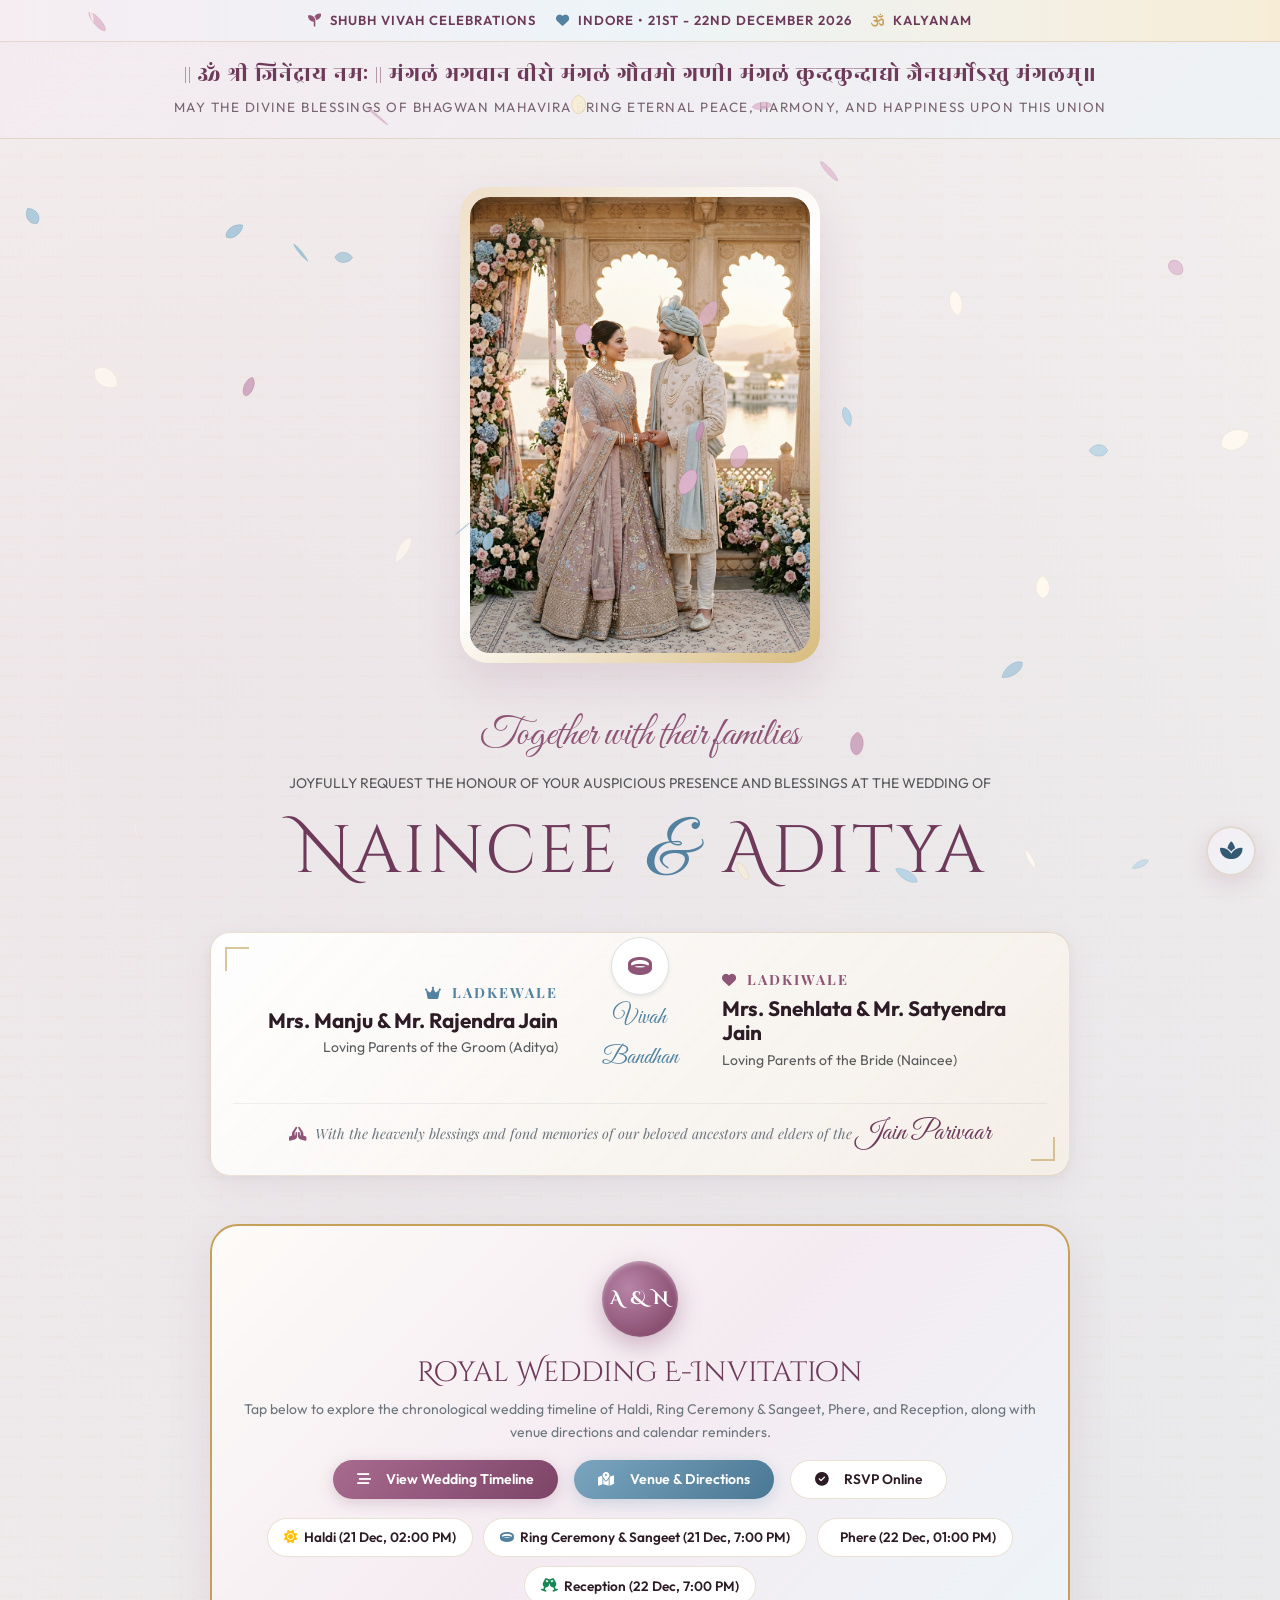
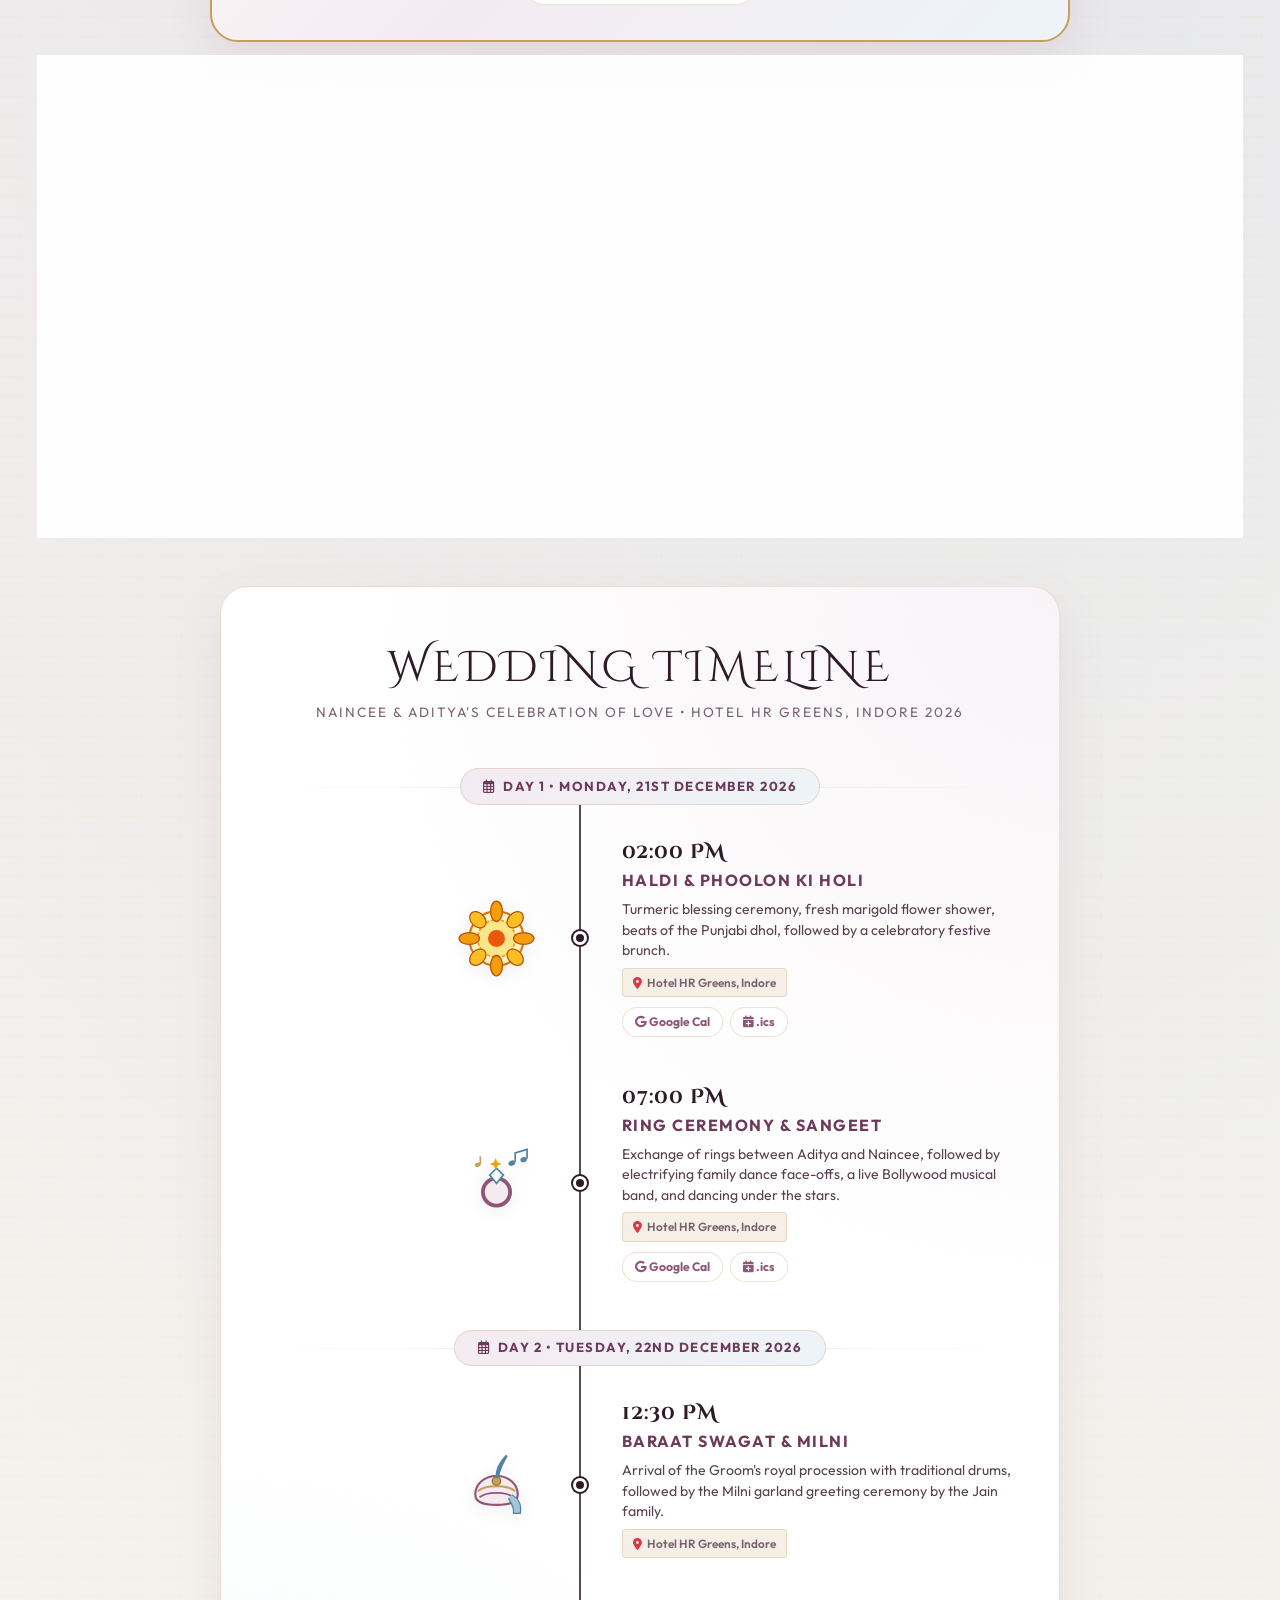
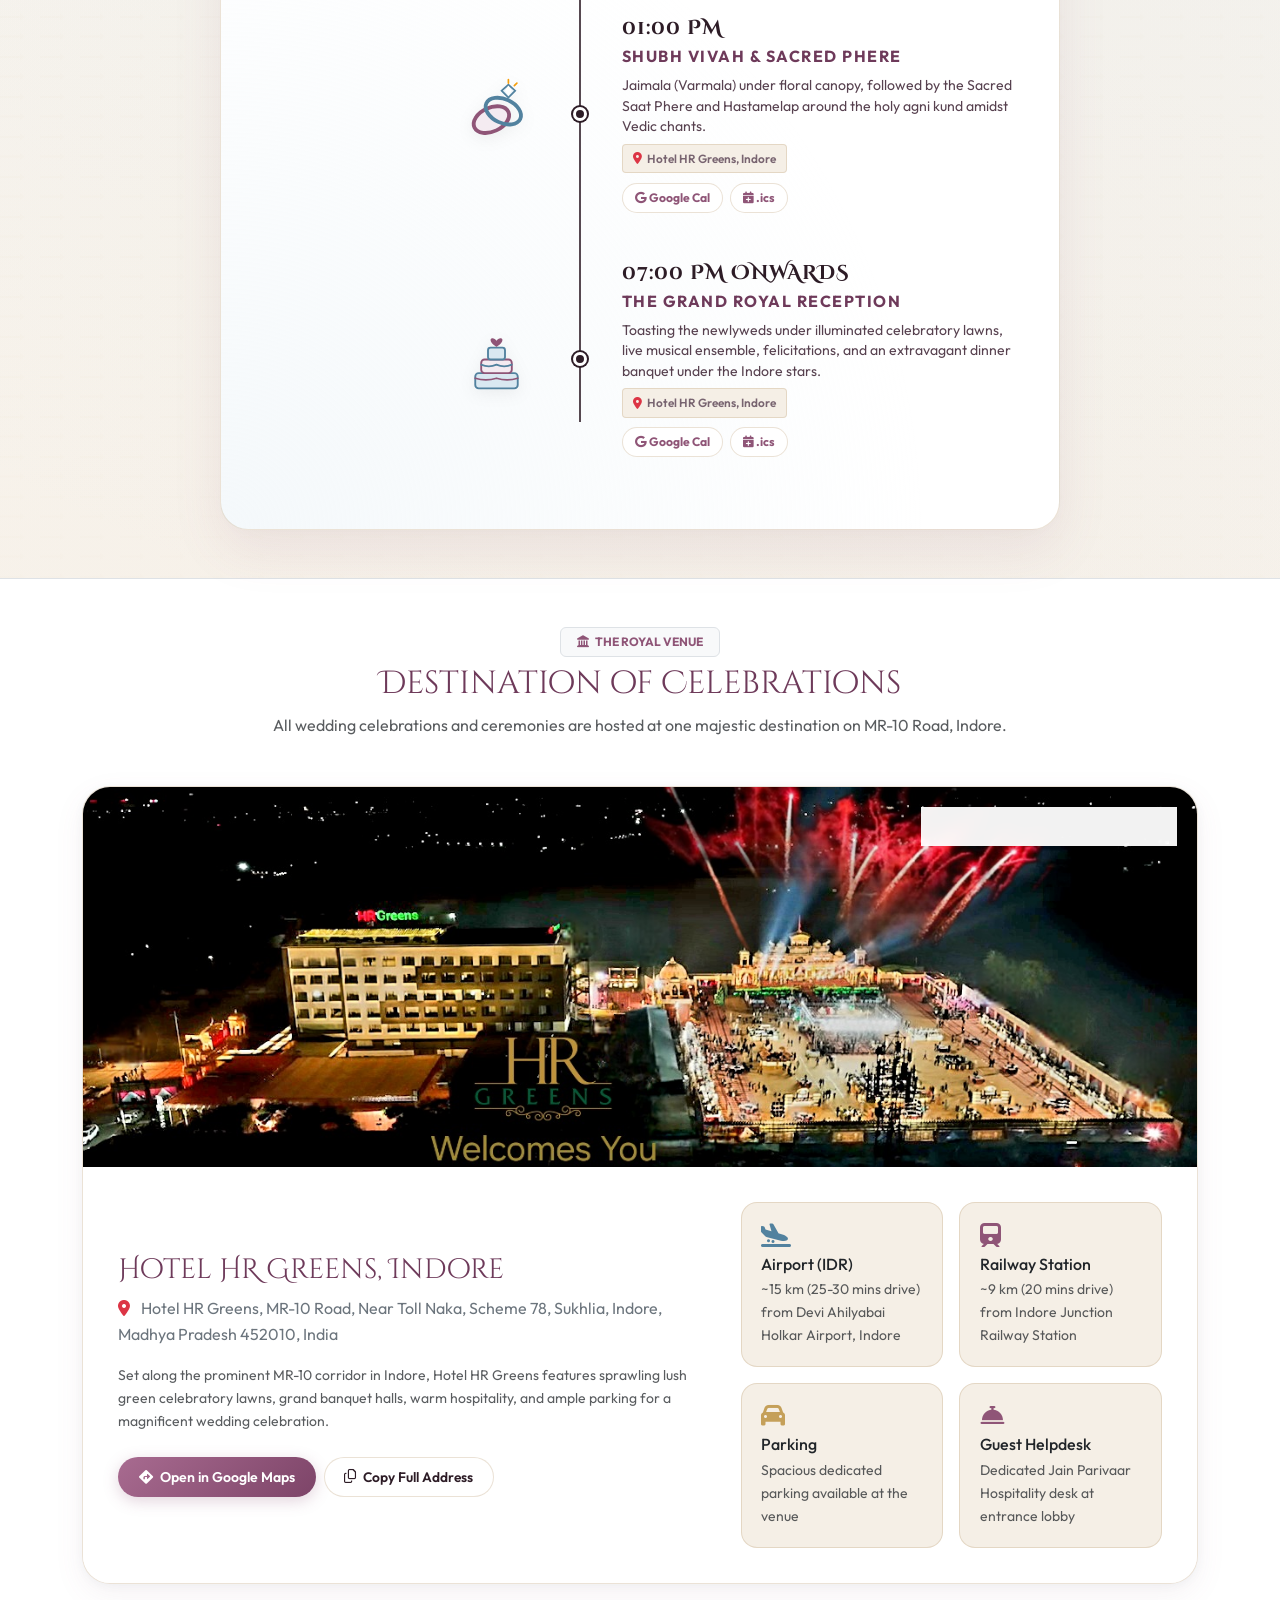
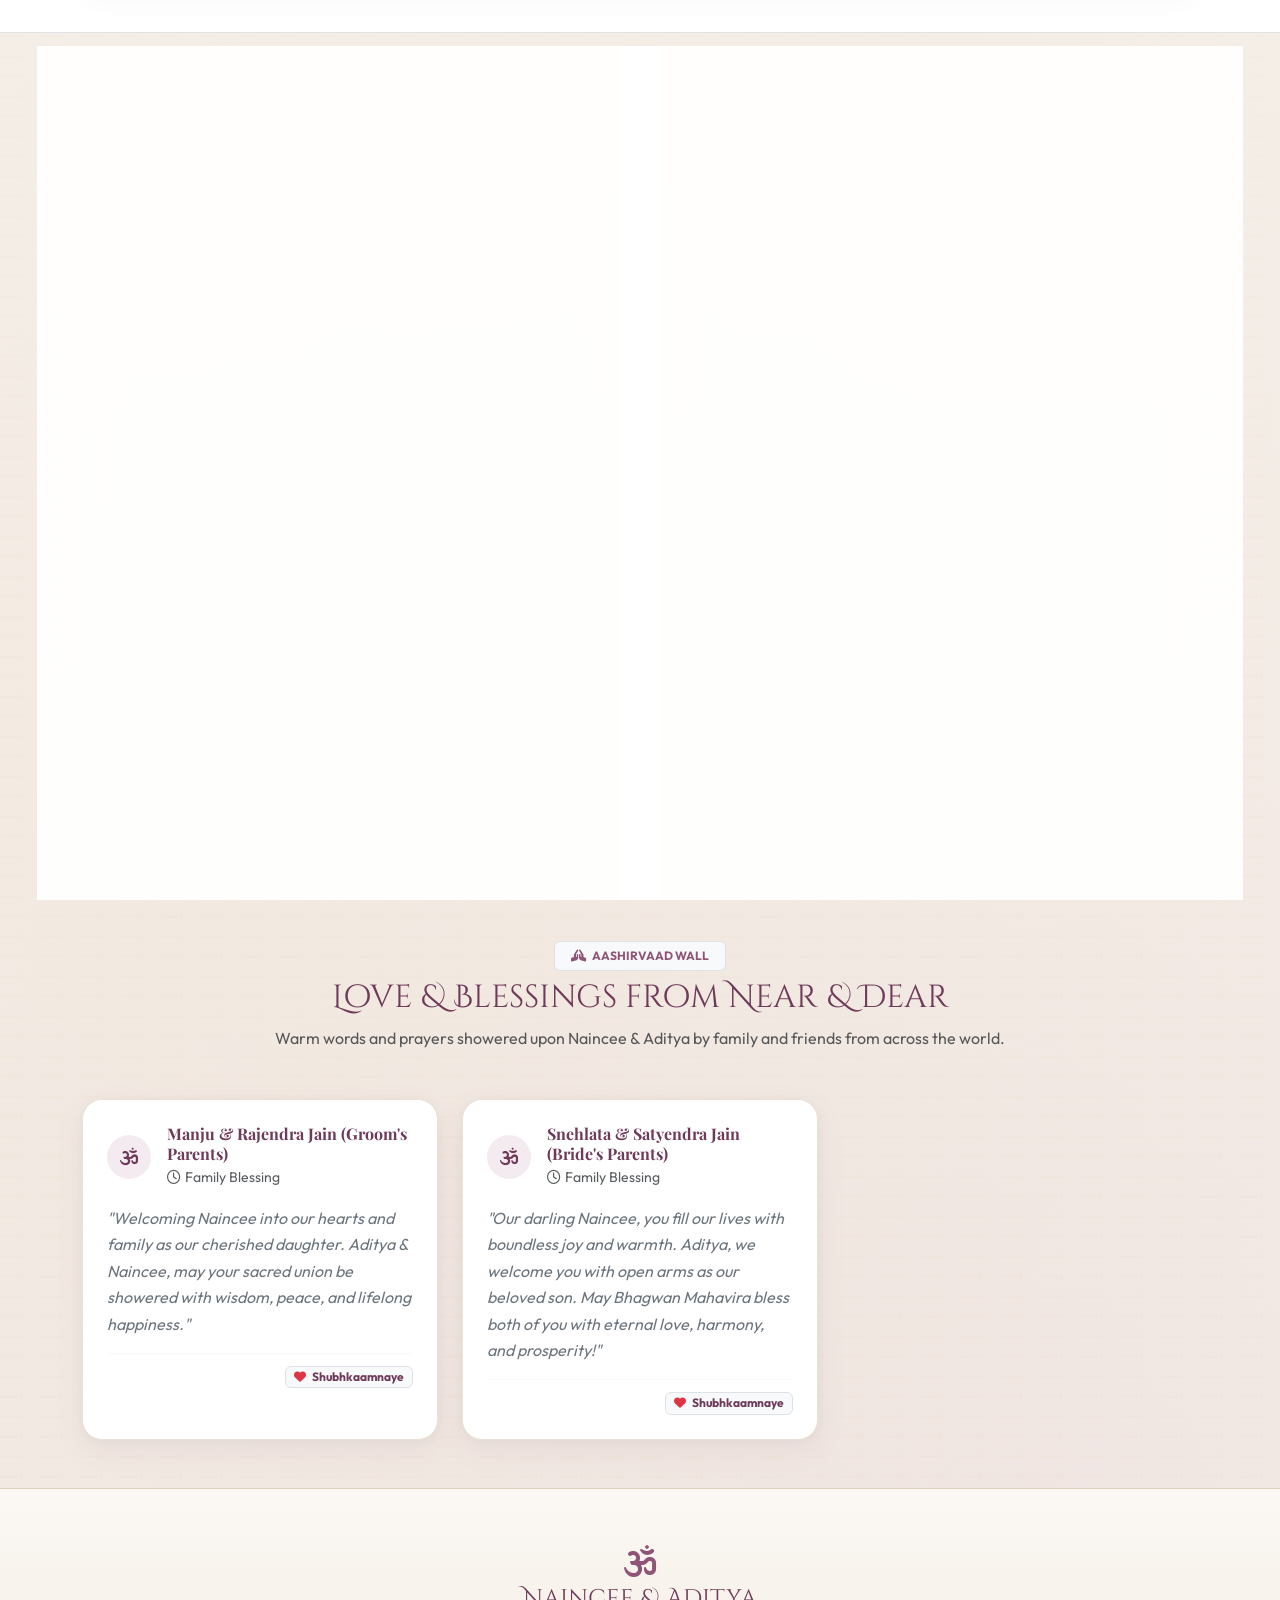
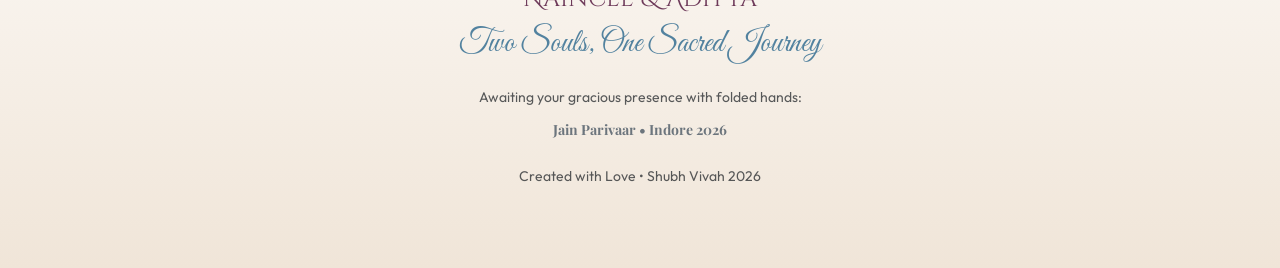
==== index.html @ c45d03c5 "Working Backend" ====
<!DOCTYPE html>
<html lang="en">

<head>
    <meta charset="UTF-8">
    <meta name="viewport" content="width=device-width, initial-scale=1.0">
    <title>Shubh Vivah | Naincee & Aditya - Royal Wedding Celebrations</title>
    <meta name="description"
        content="You are cordially invited to celebrate the royal wedding of Naincee & Aditya. Haldi, Ring Ceremony & Sangeet, Phere, and Reception at Hotel HR Greens, Indore.">

    <!-- Bootstrap 5.3 CSS -->
    <link href="https://cdn.jsdelivr.net/npm/bootstrap@5.3.3/dist/css/bootstrap.min.css" rel="stylesheet">

    <!-- Font Awesome Icons -->
    <link rel="stylesheet" href="https://cdnjs.cloudflare.com/ajax/libs/font-awesome/6.5.1/css/all.min.css">

    <!-- Google Fonts: Royal Serifs, Sanskrit-friendly and Elegant Scripts -->
    <link rel="preconnect" href="https://fonts.googleapis.com">
    <link rel="preconnect" href="https://fonts.gstatic.com" crossorigin>
    <link
        href="https://fonts.googleapis.com/css2?family=Cinzel+Decorative:wght@700;900&family=Cinzel:wght@500;700;800&family=Great+Vibes&family=Outfit:wght@300;400;500;600;700&family=Playfair+Display:ital,wght@0,500;0,700;1,400&family=Rozha+One&display=swap"
        rel="stylesheet">

    <!-- Custom Pastel Indian Wedding Stylesheet (Beige, Mauve, Powder Blue) -->
    <link rel="stylesheet" href="assets/css/style.css">
</head>

<body>

    <!-- Canvas for Floating Pastel Petals (Powder Blue, Mauve & Jasmine) -->
    <canvas id="petalsCanvas"
        style="position: fixed; top: 0; left: 0; width: 100vw; height: 100vh; pointer-events: none; z-index: 99;"></canvas>

    <!-- Top Pastel Floral Header -->
    <header class="pastel-floral-header">
        <div class="floral-badge-pill">
            <i class="fas fa-seedling text-mauve"></i>
            <span>Shubh Vivah Celebrations</span>
        </div>
        <div class="floral-badge-pill">
            <i class="fas fa-heart text-powder-blue"></i>
            <span>Indore • 21st - 22nd December 2026</span>
        </div>
        <div class="floral-badge-pill">
            <i class="fas fa-om text-gold"></i>
            <span>Kalyanam</span>
        </div>
    </header>

    <!-- Sanskrit & Prakrit Mangal Invocation Banner -->
    <section class="sanskrit-header-banner">
        <div class="container">
            <h5 class="sanskrit-title mb-1">
                || ॐ श्री जिनेंद्राय नमः || मंगलं भगवान वीरो मंगलं गौतमो गणी। मंगलं कुन्दकुन्दाद्यो जैनधर्मोऽस्तु
                मंगलम्॥
            </h5>
            <span class="sanskrit-sub">May the divine blessings of Bhagwan Mahavira bring eternal peace, harmony, and
                happiness upon this union</span>
        </div>
    </section>

    <main>
        <!-- =========================================================================
             1. HERO SECTION - COUPLE & FAMILY ANNOUNCEMENT
             ========================================================================= -->
        <section class="hero-section">
            <div class="container position-relative">

                <!-- Couple Royal Framed Portrait in Pastel -->
                <div class="couple-portrait-box">
                    <img src="assets/images/couple.jpg" alt="Naincee and Aditya - Wedding Celebrations in Indore"
                        class="img-fluid">
                </div>

                <!-- Invitation Tagline -->
                <p class="font-script fs-1 text-mauve mb-1">Together with their families</p>
                <p class="text-muted text-uppercase letter-spacing-2 small mb-2">
                    Joyfully request the honour of your auspicious presence and blessings at the wedding of
                </p>

                <!-- Bride & Groom Names -->
                <h1 class="names-main-title">
                    <span class="d-inline-block">Naincee</span>
                    <span class="ampersand-pastel">&</span>
                    <span class="d-inline-block">Aditya</span>
                </h1>

                <!-- Parents & Family Honor Card -->
                <div class="parents-pastel-card ornate-corners">
                    <div class="row g-4 align-items-center">

                        <!-- Groom's Parents -->
                        <div class="col-md-5 text-center text-md-end">
                            <span class="parivaar-role text-powder-blue d-block mb-1">
                                <i class="fas fa-crown me-1"></i> Ladkewale
                            </span>
                            <h4 class="parivaar-names">Mrs. Manju & Mr. Rajendra Jain</h4>
                            <p class="small text-muted mb-0">Loving Parents of the Groom (Aditya)</p>
                        </div>

                        <!-- Central Holy Knot Symbol -->
                        <div class="col-md-2 text-center my-2 my-md-0">
                            <div
                                class="d-inline-flex align-items-center justify-content-center p-3 rounded-circle bg-white border shadow-sm">
                                <i class="fas fa-ring text-mauve fs-4"></i>
                            </div>
                            <div class="small text-powder-blue mt-1 font-script fs-4">Vivah Bandhan</div>
                        </div>

                        <!-- Bride's Parents -->
                        <div class="col-md-5 text-center text-md-start">
                            <span class="parivaar-role text-mauve d-block mb-1">
                                <i class="fas fa-heart me-1"></i> Ladkiwale
                            </span>
                            <h4 class="parivaar-names">Mrs. Snehlata & Mr. Satyendra Jain</h4>
                            <p class="small text-muted mb-0">Loving Parents of the Bride (Naincee)</p>
                        </div>

                    </div>

                    <!-- Heavenly Blessings of Elders -->
                    <div class="border-top border-secondary border-opacity-10 mt-4 pt-3 text-center">
                        <small class="text-secondary font-serif fst-italic">
                            <i class="fas fa-praying-hands text-mauve me-1"></i>
                            With the heavenly blessings and fond memories of our beloved ancestors and elders of the
                            <strong class="parivaar-name">Jain Parivaar</strong>
                        </small>
                    </div>
                </div>

                <!-- =========================================================================
                     2. INTERACTIVE ROYAL SHAHI FARMAN / E-INVITE UNVEIL BANNER
                     ========================================================================= -->
                <div class="shahi-farman-wrapper text-center mt-5">
                    <div id="waxSealBtn" class="wax-seal-pastel" title="Click to View Timeline">
                        <div class="wax-seal-inner-monogram">
                            A & N
                        </div>
                    </div>

                    <h3 class="font-royal text-mauve-deep fs-3 mb-2">Royal Wedding E-Invitation</h3>
                    <p class="text-secondary small max-w-600 mx-auto mb-3">
                        Tap below to explore the chronological wedding timeline of Haldi, Ring Ceremony & Sangeet, Phere, and Reception,
                        along with venue directions and calendar reminders.
                    </p>

                    <div class="d-flex flex-wrap justify-content-center gap-3">
                        <button id="openInviteBtn" class="btn btn-mauve px-4 py-2">
                            <i class="fas fa-stream me-2"></i> View Wedding Timeline
                        </button>
                        <a href="#venue" class="btn btn-powder-blue px-4 py-2">
                            <i class="fas fa-map-marked-alt me-2"></i> Venue & Directions
                        </a>
                        <a href="#rsvp" class="btn btn-pastel-outline px-4 py-2">
                            <i class="fas fa-check-circle me-2"></i> RSVP Online
                        </a>
                    </div>

                    <!-- Quick Ceremony Jump Pills -->
                    <div class="event-quick-pills">
                        <a href="#weddingTimeline" class="quick-pill-btn"><i class="fas fa-sun text-warning"></i> Haldi
                            (21 Dec, 02:00 PM)</a>
                        <a href="#weddingTimeline" class="quick-pill-btn"><i
                                class="fas fa-ring text-powder-blue"></i> Ring Ceremony & Sangeet (21 Dec, 7:00 PM)</a>
                        <a href="#weddingTimeline" class="quick-pill-btn"><i
                                class="fas fa-rings-wedding text-mauve"></i> Phere (22 Dec, 01:00 PM)</a>
                        <a href="#weddingTimeline" class="quick-pill-btn"><i
                                class="fas fa-glass-cheers text-success"></i> Reception (22 Dec, 7:00 PM)</a>
                    </div>
                </div>

                <!-- =========================================================================
                     3. AUSPICIOUS WEDDING COUNTDOWN TIMER
                     ========================================================================= -->
                <div class="mt-5">
                    <div class="pastel-card p-4 p-md-5 max-w-860 mx-auto text-center">
                        <span class="badge bg-light text-mauve border px-3 py-2 text-uppercase letter-spacing-2">
                            <i class="fas fa-hourglass-half me-1"></i> Shubh Muhurat Countdown
                        </span>
                        <h2 class="font-royal text-mauve-deep fs-3 mt-2 mb-1">Counting Down to the Sacred Saat Phere
                        </h2>
                        <p class="text-muted small">Tuesday, 22nd December 2026 • 01:00 PM IST • Hotel HR Greens, Indore
                        </p>

                        <div id="countdownSection" class="countdown-grid">
                            <div class="countdown-box-pastel">
                                <span id="days" class="countdown-digit">00</span>
                                <span class="countdown-unit">Days</span>
                            </div>
                            <div class="countdown-box-pastel">
                                <span id="hours" class="countdown-digit">00</span>
                                <span class="countdown-unit">Hours</span>
                            </div>
                            <div class="countdown-box-pastel">
                                <span id="minutes" class="countdown-digit">00</span>
                                <span class="countdown-unit">Minutes</span>
                            </div>
                            <div class="countdown-box-pastel">
                                <span id="seconds" class="countdown-digit">00</span>
                                <span class="countdown-unit">Seconds</span>
                            </div>
                        </div>

                        <div class="mt-4">
                            <button class="btn btn-pastel-outline" onclick="window.showerBlessings(75)">
                                <i class="fas fa-spa text-mauve me-1"></i> Shower Floral Petals on Naincee & Aditya
                            </button>
                        </div>
                    </div>
                </div>

            </div>
        </section>

        <!-- =========================================================================
             4. WEDDING TIMELINE (SINGLE CONTAINER FORMAT AS REQUESTED)
             Clean, elegant vertical timeline with left-hand art, center line with nodes,
             and right-hand time, ceremony names, venues, and attire.
             ========================================================================= -->
        <section id="weddingTimeline" class="py-5">
            <div class="container">

                <!-- Single Card Container for Timeline -->
                <div class="timeline-single-card">

                    <!-- Main Header -->
                    <h2 class="timeline-main-title">Wedding Timeline</h2>
                    <p class="timeline-main-subtitle">
                        Naincee & Aditya's Celebration of Love • Hotel HR Greens, Indore 2026
                    </p>

                    <div class="timeline-vertical-flow">

                        <!-- ---------------- DAY 1 DIVIDER ---------------- -->
                        <div class="timeline-day-divider">
                            <span class="timeline-day-badge">
                                <i class="far fa-calendar-alt me-1"></i> Day 1 • Monday, 21st December 2026
                            </span>
                        </div>

                        <!-- EVENT 1: HALDI & PHOOLON KI HOLI -->
                        <div class="timeline-event-row">
                            <!-- Left Illustration -->
                            <div class="timeline-left-art">
                                <div class="timeline-art-box" title="Haldi & Floral Petals">
                                    <svg viewBox="0 0 100 100" fill="none" xmlns="http://www.w3.org/2000/svg">
                                        <!-- Floral bowl / Marigold bloom -->
                                        <circle cx="50" cy="50" r="32" fill="#FEF3C7" stroke="#D97706"
                                            stroke-width="2.5" />
                                        <circle cx="50" cy="50" r="22" fill="#FDE68A" stroke="#F59E0B" stroke-width="2"
                                            stroke-dasharray="4 2" />
                                        <!-- Petals -->
                                        <ellipse cx="50" cy="18" rx="7" ry="12" fill="#F59E0B" stroke="#B45309"
                                            stroke-width="1.5" />
                                        <ellipse cx="50" cy="82" rx="7" ry="12" fill="#F59E0B" stroke="#B45309"
                                            stroke-width="1.5" />
                                        <ellipse cx="18" cy="50" rx="12" ry="7" fill="#F59E0B" stroke="#B45309"
                                            stroke-width="1.5" />
                                        <ellipse cx="82" cy="50" rx="12" ry="7" fill="#F59E0B" stroke="#B45309"
                                            stroke-width="1.5" />
                                        <ellipse cx="28" cy="28" rx="8" ry="11" transform="rotate(-45 28 28)"
                                            fill="#FBBF24" stroke="#B45309" stroke-width="1.5" />
                                        <ellipse cx="72" cy="72" rx="8" ry="11" transform="rotate(-45 72 72)"
                                            fill="#FBBF24" stroke="#B45309" stroke-width="1.5" />
                                        <ellipse cx="72" cy="28" rx="8" ry="11" transform="rotate(45 72 28)"
                                            fill="#FBBF24" stroke="#B45309" stroke-width="1.5" />
                                        <ellipse cx="28" cy="72" rx="8" ry="11" transform="rotate(45 28 72)"
                                            fill="#FBBF24" stroke="#B45309" stroke-width="1.5" />
                                        <circle cx="50" cy="50" r="10" fill="#EA580C" />
                                    </svg>
                                </div>
                            </div>
                            <!-- Central Node Dot -->
                            <div class="timeline-center-dot"></div>
                            <!-- Right Info -->
                            <div class="timeline-right-info">
                                <div class="timeline-time-label">02:00 PM</div>
                                <div class="timeline-title-label">Haldi & Phoolon Ki Holi</div>
                                <div class="timeline-desc-text">
                                    Turmeric blessing ceremony, fresh marigold flower shower, beats of the Punjabi dhol,
                                    followed by a celebratory festive brunch.
                                </div>
                                <div class="timeline-meta-wrap">
                                    <span class="timeline-badge-tag">
                                        <i class="fas fa-map-marker-alt text-danger"></i> Hotel HR Greens, Indore
                                    </span>
                                </div>
                                <div class="timeline-cal-action">
                                    <button class="btn-cal-mini" onclick="window.addEventToCalendar('haldi')">
                                        <i class="fab fa-google"></i> Google Cal
                                    </button>
                                    <button class="btn-cal-mini" onclick="window.downloadICS('haldi')">
                                        <i class="fas fa-calendar-plus"></i> .ics
                                    </button>
                                </div>
                            </div>
                        </div>

                        <!-- EVENT 2: RING CEREMONY & SANGEET -->
                        <div class="timeline-event-row">
                            <!-- Left Illustration (Engagement Ring & Music Notes) -->
                            <div class="timeline-left-art">
                                <div class="timeline-art-box" title="Ring Ceremony & Music">
                                    <svg viewBox="0 0 100 100" fill="none" xmlns="http://www.w3.org/2000/svg">
                                        <!-- Engagement ring with a diamond -->
                                        <circle cx="50" cy="60" r="16" stroke="#8F5577" stroke-width="4.5"
                                            fill="#F4EBF1" />
                                        <polygon points="42,40 50,32 58,40 50,50" fill="#EBF3F8" stroke="#52829F"
                                            stroke-width="2" />
                                        <polygon points="46,40 50,34 54,40 50,47" fill="#FFFFFF" />
                                        <!-- Musical notes floating -->
                                        <ellipse cx="68" cy="26" rx="4" ry="3" fill="#52829F"
                                            transform="rotate(-20 68 26)" />
                                        <path d="M72 24V14L86 10V20" stroke="#52829F" stroke-width="2"
                                            stroke-linecap="round" />
                                        <ellipse cx="82" cy="22" rx="4" ry="3" fill="#52829F"
                                            transform="rotate(-20 82 22)" />
                                        <ellipse cx="28" cy="28" rx="3.5" ry="2.5" fill="#C5A059"
                                            transform="rotate(-20 28 28)" />
                                        <path d="M31 27V18" stroke="#C5A059" stroke-width="2" />
                                        <!-- Sparkles -->
                                        <path d="M49 20L51 25L56 27L51 29L49 34L47 29L42 27L47 25L49 20Z"
                                            fill="#F59E0B" />
                                    </svg>
                                </div>
                            </div>
                            <!-- Central Node Dot -->
                            <div class="timeline-center-dot"></div>
                            <!-- Right Info -->
                            <div class="timeline-right-info">
                                <div class="timeline-time-label">07:00 PM</div>
                                <div class="timeline-title-label">Ring Ceremony & Sangeet</div>
                                <div class="timeline-desc-text">
                                    Exchange of rings between Aditya and Naincee, followed by electrifying family dance
                                    face-offs, a live Bollywood musical band, and dancing under the stars.
                                </div>
                                <div class="timeline-meta-wrap">
                                    <span class="timeline-badge-tag">
                                        <i class="fas fa-map-marker-alt text-danger"></i> Hotel HR Greens, Indore
                                    </span>
                                </div>
                                <div class="timeline-cal-action">
                                    <button class="btn-cal-mini" onclick="window.addEventToCalendar('sangeet')">
                                        <i class="fab fa-google"></i> Google Cal
                                    </button>
                                    <button class="btn-cal-mini" onclick="window.downloadICS('sangeet')">
                                        <i class="fas fa-calendar-plus"></i> .ics
                                    </button>
                                </div>
                            </div>
                        </div>

                        <!-- ---------------- DAY 2 DIVIDER ---------------- -->
                        <div class="timeline-day-divider">
                            <span class="timeline-day-badge">
                                <i class="far fa-calendar-alt me-1"></i> Day 2 • Tuesday, 22nd December 2026
                            </span>
                        </div>

                        <!-- EVENT 3: BARAAT SWAGAT & MILNI -->
                        <div class="timeline-event-row">
                            <!-- Left Illustration (Royal Safa / Dhol Welcome) -->
                            <div class="timeline-left-art">
                                <div class="timeline-art-box" title="Baraat Swagat">
                                    <svg viewBox="0 0 100 100" fill="none" xmlns="http://www.w3.org/2000/svg">
                                        <!-- Royal Turban Safa & Feather Kalgi -->
                                        <path
                                            d="M25 62C25 50 35 40 50 40C65 40 75 50 75 62C75 70 65 74 50 74C35 74 25 70 25 62Z"
                                            fill="#F4EBF1" stroke="#8F5577" stroke-width="2.5" />
                                        <path d="M28 58C36 50 64 50 72 58" stroke="#C5A059" stroke-width="2.5" />
                                        <path d="M30 65C38 58 62 58 70 65" stroke="#8F5577" stroke-width="2" />
                                        <!-- Brooch / Kalgi -->
                                        <circle cx="50" cy="46" r="5" fill="#C5A059" stroke="#98722B"
                                            stroke-width="1.5" />
                                        <path d="M50 41C50 28 58 20 62 16C58 24 54 30 52 40" stroke="#52829F"
                                            stroke-width="2.5" stroke-linecap="round" />
                                        <!-- Stole tail -->
                                        <path d="M68 62C74 65 80 72 78 84H70C71 76 66 70 64 66" fill="#A3C4D7"
                                            stroke="#52829F" stroke-width="1.5" />
                                    </svg>
                                </div>
                            </div>
                            <!-- Central Node Dot -->
                            <div class="timeline-center-dot"></div>
                            <!-- Right Info -->
                            <div class="timeline-right-info">
                                <div class="timeline-time-label">12:30 PM</div>
                                <div class="timeline-title-label">Baraat Swagat & Milni</div>
                                <div class="timeline-desc-text">
                                    Arrival of the Groom's royal procession with traditional drums, followed by the
                                    Milni garland greeting ceremony by the Jain family.
                                </div>
                                <div class="timeline-meta-wrap">
                                    <span class="timeline-badge-tag">
                                        <i class="fas fa-map-marker-alt text-danger"></i> Hotel HR Greens, Indore
                                    </span>
                                </div>
                            </div>
                        </div>

                        <!-- EVENT 4: SHUBH VIVAH & SACRED PHERE -->
                        <div class="timeline-event-row">
                            <!-- Left Illustration (Interlocking Wedding Rings with Diamond - Like reference image!) -->
                            <div class="timeline-left-art">
                                <div class="timeline-art-box" title="Wedding Ceremony">
                                    <svg viewBox="0 0 100 100" fill="none" xmlns="http://www.w3.org/2000/svg">
                                        <!-- Interlocking Rings -->
                                        <!-- Ring 1 (Left, Pink/Mauve) -->
                                        <ellipse cx="44" cy="56" rx="22" ry="14" transform="rotate(-25 44 56)"
                                            stroke="#8F5577" stroke-width="4.5" fill="#F4EBF1" />
                                        <!-- Ring 2 (Right, Powder Blue/Gold) -->
                                        <ellipse cx="58" cy="46" rx="22" ry="14" transform="rotate(25 58 46)"
                                            stroke="#52829F" stroke-width="4.5" fill="none" />
                                        <!-- Diamond on Top -->
                                        <polygon points="56,22 64,15 72,22 64,30" fill="#EBF3F8" stroke="#52829F"
                                            stroke-width="2" />
                                        <polygon points="60,22 64,16 68,22 64,28" fill="#FFFFFF" />
                                        <line x1="64" y1="9" x2="64" y2="13" stroke="#F59E0B" stroke-width="2"
                                            stroke-linecap="round" />
                                        <line x1="74" y1="13" x2="71" y2="16" stroke="#F59E0B" stroke-width="2"
                                            stroke-linecap="round" />
                                    </svg>
                                </div>
                            </div>
                            <!-- Central Node Dot -->
                            <div class="timeline-center-dot"></div>
                            <!-- Right Info -->
                            <div class="timeline-right-info">
                                <div class="timeline-time-label">01:00 PM</div>
                                <div class="timeline-title-label">Shubh Vivah & Sacred Phere</div>
                                <div class="timeline-desc-text">
                                    Jaimala (Varmala) under floral canopy, followed by the Sacred Saat Phere and
                                    Hastamelap around the holy agni kund amidst Vedic chants.
                                </div>
                                <div class="timeline-meta-wrap">
                                    <span class="timeline-badge-tag">
                                        <i class="fas fa-map-marker-alt text-danger"></i> Hotel HR Greens, Indore
                                    </span>
                                </div>
                                <div class="timeline-cal-action">
                                    <button class="btn-cal-mini" onclick="window.addEventToCalendar('phere')">
                                        <i class="fab fa-google"></i> Google Cal
                                    </button>
                                    <button class="btn-cal-mini" onclick="window.downloadICS('phere')">
                                        <i class="fas fa-calendar-plus"></i> .ics
                                    </button>
                                </div>
                            </div>
                        </div>

                        <!-- EVENT 5: THE GRAND ROYAL RECEPTION -->
                        <div class="timeline-event-row">
                            <!-- Left Illustration (Tiered Wedding Cake - Exactly like reference image!) -->
                            <div class="timeline-left-art">
                                <div class="timeline-art-box" title="Reception & Cake">
                                    <svg viewBox="0 0 100 100" fill="none" xmlns="http://www.w3.org/2000/svg">
                                        <!-- Bottom Cake Tier -->
                                        <rect x="25" y="66" width="50" height="18" rx="4" fill="#D9E8F1"
                                            stroke="#52829F" stroke-width="2.2" />
                                        <path d="M25 72Q37.5 76 50 72Q62.5 76 75 72" stroke="#8F5577" stroke-width="2"
                                            stroke-linecap="round" />
                                        <!-- Middle Cake Tier -->
                                        <rect x="32" y="50" width="36" height="16" rx="4" fill="#F4EBF1"
                                            stroke="#8F5577" stroke-width="2.2" />
                                        <path d="M32 56Q41 60 50 56Q59 60 68 56" stroke="#52829F" stroke-width="2"
                                            stroke-linecap="round" />
                                        <!-- Top Cake Tier -->
                                        <rect x="40" y="36" width="20" height="14" rx="3" fill="#D9E8F1"
                                            stroke="#52829F" stroke-width="2.2" />
                                        <!-- Heart Cake Topper -->
                                        <path
                                            d="M50 28C48 24 43 24 43 27C43 31 50 35 50 35C50 35 57 31 57 27C57 24 52 24 50 28Z"
                                            fill="#8F5577" />
                                    </svg>
                                </div>
                            </div>
                            <!-- Central Node Dot -->
                            <div class="timeline-center-dot"></div>
                            <!-- Right Info -->
                            <div class="timeline-right-info">
                                <div class="timeline-time-label">07:00 PM ONWARDS</div>
                                <div class="timeline-title-label">The Grand Royal Reception</div>
                                <div class="timeline-desc-text">
                                    Toasting the newlyweds under illuminated celebratory lawns, live musical ensemble,
                                    felicitations, and an extravagant dinner banquet under the Indore stars.
                                </div>
                                <div class="timeline-meta-wrap">
                                    <span class="timeline-badge-tag">
                                        <i class="fas fa-map-marker-alt text-danger"></i> Hotel HR Greens, Indore
                                    </span>
                                </div>
                                <div class="timeline-cal-action">
                                    <button class="btn-cal-mini" onclick="window.addEventToCalendar('reception')">
                                        <i class="fab fa-google"></i> Google Cal
                                    </button>
                                    <button class="btn-cal-mini" onclick="window.downloadICS('reception')">
                                        <i class="fas fa-calendar-plus"></i> .ics
                                    </button>
                                </div>
                            </div>
                        </div>

                    </div>
                </div>

            </div>
        </section>

        <!-- =========================================================================
             5. VENUE DETAILS AT ONE PLACE (PALACE SHOWCASE & LOGISTICS)
             ========================================================================= -->
        <section id="venue" class="py-5 bg-white border-top border-bottom">
            <div class="container">
                <div class="text-center mb-5">
                    <span class="badge bg-light text-mauve border px-3 py-2 text-uppercase letter-spacing-2">
                        <i class="fas fa-landmark me-1"></i> The Royal Venue
                    </span>
                    <h2 class="font-royal text-mauve-deep fs-2 mt-2">Destination of Celebrations</h2>
                    <p class="text-muted max-w-600 mx-auto">
                        All wedding celebrations and ceremonies are hosted at one majestic destination on MR-10 Road,
                        Indore.
                    </p>
                </div>

                <div class="venue-showcase-pastel">
                    <div class="venue-pastel-img-wrap">
                        <img src="assets/images/venue.jpg" alt="Hotel HR Greens Indore Wedding Venue">
                        <div class="venue-tag-floating">
                            <i class="fas fa-gem text-mauve me-1"></i> Luxury Wedding Venue & Resort
                        </div>
                    </div>

                    <div class="venue-pastel-details">
                        <div class="row g-4 align-items-center">

                            <div class="col-lg-7">
                                <h3 class="font-royal text-mauve-deep fs-3 mb-2">Hotel HR Greens, Indore</h3>
                                <p class="text-secondary mb-3">
                                    <i class="fas fa-map-marker-alt text-danger me-2"></i>
                                    Hotel HR Greens, MR-10 Road, Near Toll Naka, Scheme 78, Sukhlia, Indore, Madhya
                                    Pradesh 452010, India
                                </p>
                                <p class="text-muted small mb-4">
                                    Set along the prominent MR-10 corridor in Indore, Hotel HR Greens features sprawling
                                    lush green celebratory lawns, grand banquet halls, warm hospitality, and ample
                                    parking for a magnificent wedding celebration.
                                </p>

                                <div class="d-flex flex-wrap gap-2">
                                    <a href="https://maps.app.goo.gl/BKoSPSNK9DEDNnwh8" target="_blank"
                                        class="btn btn-mauve">
                                        <i class="fas fa-directions"></i> Open in Google Maps
                                    </a>
                                    <button id="copyAddressBtn" class="btn btn-pastel-outline">
                                        <i class="far fa-copy"></i> Copy Full Address
                                    </button>
                                </div>
                            </div>

                            <div class="col-lg-5">
                                <div class="row g-3">
                                    <div class="col-sm-6">
                                        <div class="logistics-card-pastel">
                                            <i class="fas fa-plane-arrival text-powder-blue fs-4 mb-2"></i>
                                            <h6 class="text-dark mb-1">Airport (IDR)</h6>
                                            <p class="small text-muted mb-0">~15 km (25-30 mins drive) from Devi
                                                Ahilyabai Holkar Airport, Indore</p>
                                        </div>
                                    </div>
                                    <div class="col-sm-6">
                                        <div class="logistics-card-pastel">
                                            <i class="fas fa-train text-mauve fs-4 mb-2"></i>
                                            <h6 class="text-dark mb-1">Railway Station</h6>
                                            <p class="small text-muted mb-0">~9 km (20 mins drive) from Indore Junction
                                                Railway Station</p>
                                        </div>
                                    </div>
                                    <div class="col-sm-6">
                                        <div class="logistics-card-pastel">
                                            <i class="fas fa-car text-gold fs-4 mb-2"></i>
                                            <h6 class="text-dark mb-1">Parking</h6>
                                            <p class="small text-muted mb-0">Spacious dedicated parking available at
                                                the venue</p>
                                        </div>
                                    </div>
                                    <div class="col-sm-6">
                                        <div class="logistics-card-pastel">
                                            <i class="fas fa-concierge-bell text-mauve fs-4 mb-2"></i>
                                            <h6 class="text-dark mb-1">Guest Helpdesk</h6>
                                            <p class="small text-muted mb-0">Dedicated Jain Parivaar Hospitality desk at
                                                entrance lobby</p>
                                        </div>
                                    </div>
                                </div>
                            </div>

                        </div>
                    </div>
                </div>

            </div>
        </section>

        <!-- =========================================================================
             6. INTERACTIVE RSVP FORM & BLESSINGS
             ========================================================================= -->
        <section id="rsvp" class="py-5">
            <div class="container">
                <div class="row g-5">

                    <!-- Left: Interactive RSVP Form -->
                    <div class="col-lg-6">
                        <div class="pastel-card p-4 p-md-5 ornate-corners h-100">
                            <span
                                class="badge bg-light text-mauve border px-3 py-2 text-uppercase letter-spacing-2 mb-2">
                                <i class="fas fa-envelope-open-text me-1"></i> R.S.V.P
                            </span>
                            <h2 class="font-royal text-mauve-deep fs-3 mb-2">Confirm Your Presence</h2>
                            <p class="text-muted small mb-4">
                                Kindly let us know of your arrival by 15th November 2026 to ensure comfortable
                                arrangements.
                            </p>

                            <form id="weddingRsvpForm">
                                <div class="mb-3">
                                    <label class="form-label text-dark small fw-semibold">Full Name / Parivaar Name
                                        *</label>
                                    <input type="text" id="guestName" class="form-control"
                                        placeholder="e.g. Rahul & Neha Kapoor" required>
                                </div>

                                <div class="row g-3 mb-3">
                                    <div class="col-md-6">
                                        <label class="form-label text-dark small fw-semibold">Phone / WhatsApp Number
                                            *</label>
                                        <input type="tel" id="guestPhone" class="form-control"
                                            placeholder="+91 98765 43210" required>
                                    </div>
                                    <div class="col-md-6">
                                        <label class="form-label text-dark small fw-semibold">Total Guests Attending
                                            *</label>
                                        <select id="guestCount" class="form-select">
                                            <option value="1">1 Guest</option>
                                            <option value="2" selected>2 Guests</option>
                                            <option value="3">3 Guests</option>
                                            <option value="4">4 Guests</option>
                                            <option value="5+">5+ (Family/Group)</option>
                                        </select>
                                    </div>
                                </div>

                                <!-- Attendance Radio -->
                                <div class="mb-3">
                                    <label class="form-label text-dark small fw-semibold d-block">Will you grace the
                                        occasion? *</label>
                                    <div class="d-flex gap-4">
                                        <div class="form-check">
                                            <input class="form-check-input" type="radio" name="attendance"
                                                id="attendingYes" value="Attending with Joy" checked>
                                            <label class="form-check-label text-dark small fw-semibold"
                                                for="attendingYes">
                                                Joyfully Attending
                                            </label>
                                        </div>
                                        <div class="form-check">
                                            <input class="form-check-input" type="radio" name="attendance"
                                                id="attendingNo" value="Regretfully Declining">
                                            <label class="form-check-label text-muted small" for="attendingNo">
                                                Regretfully Unable
                                            </label>
                                        </div>
                                    </div>
                                </div>

                                <!-- Side Radio -->
                                <div class="mb-3">
                                    <label class="form-label text-dark small fw-semibold d-block">Which side are you
                                        from? *</label>
                                    <div class="d-flex gap-4">
                                        <div class="form-check">
                                            <input class="form-check-input" type="radio" name="side" id="sideGroom"
                                                value="Groom" required>
                                            <label class="form-check-label text-dark small fw-semibold" for="sideGroom">
                                                <i class="fas fa-crown text-powder-blue me-1"></i> Groom (Aditya)
                                            </label>
                                        </div>
                                        <div class="form-check">
                                            <input class="form-check-input" type="radio" name="side" id="sideBride"
                                                value="Bride" required>
                                            <label class="form-check-label text-dark small fw-semibold" for="sideBride">
                                                <i class="fas fa-heart text-mauve me-1"></i> Bride (Naincee)
                                            </label>
                                        </div>
                                    </div>
                                </div>

                                <div class="mb-4">
                                    <label class="form-label text-dark small fw-semibold">Aashirvaad / Warm Message for
                                        the Couple</label>
                                    <textarea id="guestWishes" class="form-control" rows="2"
                                        placeholder="Write your heartfelt blessing..."></textarea>
                                </div>

                                <!-- Honeypot: hidden from guests, bots tend to fill it in -->
                                <div class="d-none" aria-hidden="true">
                                    <label for="guestWebsite">Website</label>
                                    <input type="text" id="guestWebsite" name="website" tabindex="-1"
                                        autocomplete="off">
                                </div>

                                <button type="submit" class="btn btn-mauve w-100 py-2">
                                    <i class="fas fa-paper-plane me-2"></i> Submit RSVP & Send Blessings
                                </button>
                            </form>
                        </div>
                    </div>

                    <!-- Right: Quick Blessing Wish Form & Information -->
                    <div class="col-lg-6">
                        <div
                            class="pastel-card p-4 p-md-5 ornate-corners h-100 d-flex flex-column justify-content-between">
                            <div>
                                <span
                                    class="badge bg-light text-powder-blue border px-3 py-2 text-uppercase letter-spacing-2 mb-2">
                                    <i class="fas fa-heart text-mauve me-1"></i> Shubhkaamnaye
                                </span>
                                <h2 class="font-royal text-mauve-deep fs-3 mb-2">Send Digital Shagun & Wishes</h2>
                                <p class="text-muted small mb-4">
                                    Leave a blessing for Naincee & Aditya. Your warm message will appear immediately on
                                    the live digital blessings wall!
                                </p>

                                <form id="quickBlessingForm" class="mb-4">
                                    <div class="mb-3">
                                        <label class="form-label text-dark small fw-semibold">Your Name /
                                            Relationship</label>
                                        <input type="text" id="blessingAuthor" class="form-control"
                                            placeholder="e.g. Priya Masi & Family" required>
                                    </div>
                                    <div class="mb-3">
                                        <label class="form-label text-dark small fw-semibold">Blessing Message</label>
                                        <textarea id="blessingContent" class="form-control" rows="3"
                                            placeholder="May your lives together be filled with boundless laughter, health, and prosperity..."
                                            required></textarea>
                                    </div>
                                    <button type="submit" class="btn btn-powder-blue w-100">
                                        <i class="fas fa-feather-alt me-1"></i> Post Blessing on Wall
                                    </button>
                                </form>
                            </div>

                            <!-- Family Helpline Contact Card -->
                            <div class="border-top border-secondary border-opacity-10 pt-4 mt-2">
                                <h6 class="text-mauve-deep font-serif mb-2"><i
                                        class="fas fa-phone-alt me-2 text-mauve"></i> Wedding Coordination Helpdesk:
                                </h6>
                                <div class="row g-2 small text-secondary">
                                    <div class="col-sm-6">
                                        <div><strong>Jain Hospitality Desk:</strong></div>
                                        <a href="tel:+919826012345"
                                            class="text-mauve text-decoration-none fw-semibold">+91 98260 12345</a>
                                    </div>
                                    <div class="col-sm-6">
                                        <div><strong>Jain Logistics Desk:</strong></div>
                                        <a href="tel:+919827054321"
                                            class="text-powder-blue text-decoration-none fw-semibold">+91 98270
                                            54321</a>
                                    </div>
                                </div>
                            </div>

                        </div>
                    </div>

                </div>
            </div>
        </section>

        <!-- =========================================================================
             7. LIVE BLESSINGS WALL (COMMUNITY WALL)
             ========================================================================= -->
        <section class="py-5">
            <div class="container">
                <div class="text-center mb-5">
                    <span class="badge bg-light text-mauve border px-3 py-2 text-uppercase letter-spacing-2">
                        <i class="fas fa-praying-hands me-1"></i> Aashirvaad Wall
                    </span>
                    <h2 class="font-royal text-mauve-deep fs-2 mt-2">Love & Blessings from Near & Dear</h2>
                    <p class="text-muted max-w-600 mx-auto">
                        Warm words and prayers showered upon Naincee & Aditya by family and friends from across the
                        world.
                    </p>
                </div>

                <div id="blessingsContainer" class="row g-4">
                    <!-- Populated via script.js -->
                </div>
            </div>
        </section>
    </main>

    <!-- =========================================================================
         8. FOOTER SECTION
         ========================================================================= -->
    <footer class="pastel-footer">
        <div class="container">
            <div class="mb-3">
                <i class="fas fa-om fa-2x text-mauve mb-2"></i>
                <h4 class="font-royal text-mauve-deep mb-1">Naincee & Aditya</h4>
                <p class="font-script fs-2 text-powder-blue mb-0">Two Souls, One Sacred Journey</p>
            </div>

            <p class="text-muted small mb-2">
                Awaiting your gracious presence with folded hands:
            </p>
            <p class="text-secondary font-serif fw-bold small mb-4">
                Jain Parivaar • Indore 2026
            </p>

            <div class="text-muted small">
                <p class="mb-0">Created with Love • Shubh Vivah 2026</p>
            </div>
        </div>
    </footer>

    <!-- =========================================================================
         9. FLOATING INTERACTIVE CONTROLS
         ========================================================================= -->
    <div class="floating-actions-container">
        <!-- "Phool Barsao" (Flower Shower) Button -->
        <button id="showerBlessingsBtn" class="floating-btn blessing-shower-btn"
            title="Shower Flower Petals (Phool Barsao)">
            <i class="fas fa-spa"></i>
        </button>
    </div>

    <!-- =========================================================================
         10. RSVP SUCCESS MODAL
         ========================================================================= -->
    <div class="modal fade" id="rsvpSuccessModal" tabindex="-1" aria-hidden="true">
        <div class="modal-dialog modal-dialog-centered">
            <div class="modal-content pastel-card p-4 text-center border-0">
                <div class="my-3">
                    <div class="d-inline-flex p-3 rounded-circle bg-light text-mauve mb-3">
                        <i class="fas fa-praying-hands fa-3x"></i>
                    </div>
                    <h3 class="font-royal text-mauve-deep mb-2">Dhanyavaad!</h3>
                    <h5 class="text-dark mb-3">
                        Dear <span id="rsvpGuestDisplayName" class="text-mauve font-serif">Guest</span>
                    </h5>
                    <p class="text-muted small mb-4">
                        Your RSVP has been lovingly received. We eagerly look forward to welcoming you with folded hands
                        and open hearts at Hotel HR Greens, Indore!
                    </p>
                    <button type="button" class="btn btn-mauve w-100" data-bs-dismiss="modal">
                        <i class="fas fa-heart me-1"></i> Jai Jinendra
                    </button>
                </div>
            </div>
        </div>
    </div>

    <!-- =========================================================================
         11. TOAST NOTIFICATIONS
         ========================================================================= -->
    <div class="toast-container position-fixed bottom-0 start-50 translate-middle-x p-3">
        <div id="weddingToast" class="toast wedding-toast align-items-center" role="alert" aria-live="assertive"
            aria-atomic="true">
            <div class="d-flex">
                <div id="toastMessage" class="toast-body font-serif text-dark">
                    🌸 Shubh Aashirvaad!
                </div>
                <button type="button" class="btn-close me-2 m-auto" data-bs-dismiss="toast" aria-label="Close"></button>
            </div>
        </div>
    </div>

    <!-- Bootstrap 5.3 JS Bundle -->
    <script src="https://cdn.jsdelivr.net/npm/bootstrap@5.3.3/dist/js/bootstrap.bundle.min.js"></script>

    <!-- Interactive Scripts -->
    <script src="assets/js/petals.js"></script>
    <script src="assets/js/script.js"></script>
</body>

</html>
---- assets/css/style.css ----
/* ==========================================================================
   ROYAL INDIAN WEDDING INVITATION - PASTEL HERITAGE THEME
   Palette: Warm Linen Beige, Dusty Mauve, Serene Powder Blue & Champagne Gold
   ========================================================================== */

:root {
    /* Base Palette: Warm Linen Beige */
    --bg-page: #fbf8f4;
    --bg-page-soft: #f5efe6;
    --bg-card: rgba(255, 255, 255, 0.92);
    --bg-card-hover: rgba(255, 255, 255, 0.98);
    --border-beige: #e8decb;
    --border-card: rgba(184, 150, 110, 0.28);
    
    /* Dusty Mauve */
    --mauve-primary: #8f5577;
    --mauve-deep: #6e3a5a;
    --mauve-light: #b784a7;
    --mauve-soft: #f4ebf1;
    --mauve-gradient: linear-gradient(135deg, #a86b90 0%, #7d4468 100%);

    /* Powder Blue */
    --powder-blue-primary: #52829f;
    --powder-blue-light: #a3c4d7;
    --powder-blue-soft: #edf4f8;
    --powder-blue-deep: #325a73;
    --powder-gradient: linear-gradient(135deg, #7ba5bf 0%, #4a7794 100%);

    /* Champagne Gold & Rose Gold Accents */
    --gold-accent: #c5a059;
    --gold-light: #f7edd7;
    --gold-dark: #98722b;
    --gold-gradient: linear-gradient(135deg, #d8bc7e 0%, #b88f42 50%, #e2cb98 100%);

    /* Typography Colors: High Contrast Deep Charcoal Plum */
    --text-primary: #2d1c26;
    --text-secondary: #57414f;
    --text-muted: #786470;

    /* Fonts */
    --font-heading: 'Cinzel Decorative', 'Rozha One', 'Cinzel', serif;
    --font-script: 'Great Vibes', cursive;
    --font-serif: 'Playfair Display', serif;
    --font-sans: 'Outfit', 'Montserrat', sans-serif;

    /* Shadows & Transitions */
    --shadow-soft: 0 10px 30px rgba(143, 85, 119, 0.08), 0 2px 8px rgba(82, 130, 159, 0.06);
    --shadow-hover: 0 16px 40px rgba(143, 85, 119, 0.16), 0 6px 16px rgba(197, 160, 89, 0.18);
    --transition-smooth: all 0.35s cubic-bezier(0.16, 1, 0.3, 1);
}

/* Base Styles */
* {
    box-sizing: border-box;
    margin: 0;
    padding: 0;
}

#petalsCanvas {
    position: fixed !important;
    top: 0 !important;
    left: 0 !important;
    width: 100vw !important;
    height: 100vh !important;
    pointer-events: none !important;
    z-index: 99 !important;
}

html {
    scroll-behavior: smooth;
}

body {
    background-color: var(--bg-page);
    background-image: 
        radial-gradient(circle at 15% 10%, rgba(183, 132, 167, 0.12) 0%, transparent 40%),
        radial-gradient(circle at 85% 25%, rgba(163, 196, 215, 0.18) 0%, transparent 45%),
        radial-gradient(circle at 50% 60%, rgba(245, 239, 230, 0.8) 0%, transparent 60%),
        radial-gradient(circle at 20% 85%, rgba(197, 160, 89, 0.1) 0%, transparent 45%),
        radial-gradient(circle at 80% 95%, rgba(183, 132, 167, 0.12) 0%, transparent 45%),
        url("data:image/svg+xml,%3Csvg width='40' height='40' viewBox='0 0 40 40' xmlns='http://www.w3.org/2000/svg'%3E%3Cpath d='M20 20.5V18H0v-2h20v-2.5l5 3.5-5 3.5zm0 15v-2.5l5 3.5-5 3.5V37.5H0v-2h20z' fill='%23c5a059' fill-opacity='0.035' fill-rule='evenodd'/%3E%3C/svg%3E");
    color: var(--text-primary);
    font-family: var(--font-sans);
    line-height: 1.65;
    overflow-x: hidden;
    position: relative;
    min-height: 100vh;
}

/* Typography Utility */
.font-royal {
    font-family: var(--font-heading);
}

.font-script {
    font-family: var(--font-script);
}

/* "Jain Parivaar" in the elders' blessing line: Playfair's italic J reads as an F at small size,
   so the name is set in Great Vibes, the same script as "Vivah Bandhan" */
.parivaar-name {
    font-family: var(--font-script);
    font-style: normal;
    font-weight: 400;
    font-size: 1.9em;
    letter-spacing: 0;
    color: var(--mauve-deep);
    white-space: nowrap;
    line-height: 1;
}

.font-serif {
    font-family: var(--font-serif);
}

.text-mauve {
    color: var(--mauve-primary) !important;
}

.text-mauve-deep {
    color: var(--mauve-deep) !important;
}

.text-powder-blue {
    color: var(--powder-blue-primary) !important;
}

.text-gold {
    color: var(--gold-accent) !important;
}

.text-gold-gradient {
    background: var(--gold-gradient);
    -webkit-background-clip: text;
    -webkit-text-fill-color: transparent;
    display: inline-block;
}

/* Top Pastel Floral Header */
.pastel-floral-header {
    width: 100%;
    padding: 0.6rem 1rem;
    background: linear-gradient(90deg, #f5edf2 0%, #edf4f8 50%, #f7edd7 100%);
    border-bottom: 1.5px solid var(--border-card);
    display: flex;
    flex-wrap: wrap;
    justify-content: center;
    align-items: center;
    gap: 0.4rem 1.2rem;
    box-shadow: 0 2px 10px rgba(0, 0, 0, 0.03);
}

.floral-badge-pill {
    display: inline-flex;
    align-items: center;
    gap: 0.5rem;
    font-size: 0.82rem;
    font-weight: 600;
    letter-spacing: 1px;
    text-transform: uppercase;
    color: var(--mauve-deep);
}

/* Sanskrit Mangal Banner */
.sanskrit-header-banner {
    background: linear-gradient(135deg, rgba(244, 235, 241, 0.7) 0%, rgba(237, 244, 248, 0.7) 100%);
    border-bottom: 1px solid var(--border-card);
    padding: 1.2rem 1rem;
    text-align: center;
}

.sanskrit-title {
    font-family: 'Rozha One', serif;
    font-size: clamp(1.1rem, 2.3vw, 1.45rem);
    color: var(--mauve-deep);
    letter-spacing: 1px;
    margin-bottom: 0.25rem;
}

.sanskrit-sub {
    font-size: 0.84rem;
    color: var(--text-muted);
    letter-spacing: 1.5px;
    text-transform: uppercase;
}

/* Cards & Glassmorphism in Pastel */
.pastel-card {
    background: var(--bg-card);
    backdrop-filter: blur(16px);
    -webkit-backdrop-filter: blur(16px);
    border: 1.5px solid var(--border-card);
    border-radius: 24px;
    box-shadow: var(--shadow-soft);
    transition: var(--transition-smooth);
    position: relative;
    overflow: hidden;
}

.pastel-card:hover {
    background: var(--bg-card-hover);
    border-color: rgba(197, 160, 89, 0.5);
    box-shadow: var(--shadow-hover);
}

/* Corner Ornaments */
.ornate-corners {
    position: relative;
}

.ornate-corners::before,
.ornate-corners::after {
    content: '';
    position: absolute;
    width: 24px;
    height: 24px;
    pointer-events: none;
    border: 2px solid var(--gold-accent);
    opacity: 0.6;
}

.ornate-corners::before {
    top: 14px;
    left: 14px;
    border-right: none;
    border-bottom: none;
}

.ornate-corners::after {
    bottom: 14px;
    right: 14px;
    border-left: none;
    border-top: none;
}

/* Hero Section */
.hero-section {
    padding: 3rem 1rem 3.5rem;
    text-align: center;
    position: relative;
}

.couple-portrait-box {
    position: relative;
    display: inline-block;
    padding: 10px;
    background: linear-gradient(135deg, #eedfc8, #ffffff, #d8bc7e);
    border-radius: 28px;
    box-shadow: 0 20px 45px rgba(143, 85, 119, 0.16);
    margin-bottom: 2rem;
    max-width: 320px;
}

@media (min-width: 768px) {
    .couple-portrait-box {
        max-width: 360px;
    }
}

.couple-portrait-box img {
    width: 100%;
    height: auto;
    border-radius: 20px;
    display: block;
}

.names-main-title {
    font-family: var(--font-heading);
    font-size: clamp(2.3rem, 5.2vw, 4.4rem);
    color: var(--mauve-deep);
    letter-spacing: 2px;
    line-height: 1.15;
    margin: 1rem 0;
}

.ampersand-pastel {
    font-family: var(--font-script);
    color: var(--powder-blue-primary);
    font-size: clamp(2.6rem, 6vw, 4.8rem);
    display: inline-block;
    padding: 0 0.5rem;
}

/* Parents Blessing Highlight Card */
.parents-pastel-card {
    background: linear-gradient(135deg, rgba(255, 255, 255, 0.95), rgba(245, 239, 230, 0.85));
    border: 1.5px solid var(--border-card);
    border-radius: 20px;
    padding: 1.8rem 1.4rem;
    max-width: 860px;
    margin: 2rem auto 0;
    box-shadow: var(--shadow-soft);
}

.parivaar-role {
    font-family: var(--font-serif);
    font-size: 0.88rem;
    text-transform: uppercase;
    letter-spacing: 2px;
    font-weight: 700;
}

.parivaar-names {
    font-size: 1.3rem;
    font-weight: 700;
    color: var(--text-primary);
    margin-bottom: 0.2rem;
}

/* Interactive Royal Shahi Farman / E-Invite Unfold Card */
.shahi-farman-wrapper {
    background: linear-gradient(135deg, #fdfbf8 0%, #f4ebf1 50%, #edf4f8 100%);
    border: 2px solid var(--gold-accent);
    border-radius: 28px;
    padding: 2.2rem 1.5rem;
    max-width: 860px;
    margin: 2rem auto;
    box-shadow: 0 15px 45px rgba(143, 85, 119, 0.12);
    position: relative;
}

.wax-seal-pastel {
    width: 76px;
    height: 76px;
    border-radius: 50%;
    background: radial-gradient(circle at 35% 35%, #b784a7, #8f5577 65%, #6e3a5a 100%);
    margin: 0 auto 1.2rem;
    display: flex;
    justify-content: center;
    align-items: center;
    color: #fff;
    box-shadow: 0 8px 24px rgba(143, 85, 119, 0.4), inset 0 2px 4px rgba(255, 255, 255, 0.4);
    cursor: pointer;
    transition: var(--transition-smooth);
}

.wax-seal-pastel:hover {
    transform: scale(1.08) rotate(4deg);
    box-shadow: 0 12px 30px rgba(143, 85, 119, 0.5), 0 0 20px rgba(197, 160, 89, 0.6);
}

.wax-seal-inner-monogram {
    font-family: var(--font-heading);
    font-size: 1.15rem;
    font-weight: 700;
    letter-spacing: 1px;
}

.event-quick-pills {
    display: flex;
    flex-wrap: wrap;
    justify-content: center;
    gap: 0.6rem;
    margin-top: 1.2rem;
}

.quick-pill-btn {
    background: #fff;
    border: 1px solid var(--border-card);
    color: var(--text-primary);
    padding: 0.45rem 1rem;
    border-radius: 50px;
    font-size: 0.85rem;
    font-weight: 600;
    text-decoration: none;
    transition: var(--transition-smooth);
    display: inline-flex;
    align-items: center;
    gap: 0.4rem;
}

.quick-pill-btn:hover {
    background: var(--mauve-soft);
    border-color: var(--mauve-primary);
    color: var(--mauve-deep);
    transform: translateY(-2px);
}

/* Live Countdown Boxes in Pastel */
.countdown-grid {
    display: grid;
    grid-template-columns: repeat(4, 1fr);
    gap: 0.8rem;
    max-width: 640px;
    margin: 1.5rem auto 0;
}

@media (max-width: 576px) {
    .countdown-grid {
        grid-template-columns: repeat(2, 1fr);
    }
}

.countdown-box-pastel {
    background: #ffffff;
    border: 1.5px solid var(--border-card);
    border-radius: 16px;
    padding: 1.1rem 0.5rem;
    text-align: center;
    box-shadow: 0 4px 15px rgba(0, 0, 0, 0.04);
    transition: var(--transition-smooth);
}

.countdown-box-pastel:hover {
    border-color: var(--mauve-primary);
    transform: translateY(-3px);
}

.countdown-digit {
    font-family: var(--font-heading);
    font-size: clamp(1.8rem, 3.5vw, 2.5rem);
    font-weight: 700;
    color: var(--mauve-deep);
    line-height: 1;
    display: block;
    margin-bottom: 0.2rem;
}

.countdown-unit {
    font-size: 0.75rem;
    text-transform: uppercase;
    letter-spacing: 1.8px;
    color: var(--text-muted);
    font-weight: 600;
}

/* ==========================================================================
   WEDDING TIMELINE FORMAT (SINGLE CONTAINER AS PER REFERENCE IMAGE)
   Clean, vertical line, left artistic illustrations, right time and details
   ========================================================================== */

.timeline-single-card {
    background: #ffffff;
    background-image: 
        radial-gradient(circle at 100% 0%, rgba(244, 235, 241, 0.6) 0%, transparent 40%),
        radial-gradient(circle at 0% 100%, rgba(237, 244, 248, 0.6) 0%, transparent 40%);
    border: 1.5px solid var(--border-card);
    border-radius: 28px;
    box-shadow: 0 20px 50px rgba(143, 85, 119, 0.1), 0 4px 15px rgba(0,0,0,0.02);
    padding: 3.5rem 2.8rem;
    max-width: 840px;
    margin: 0 auto;
    position: relative;
}

@media (max-width: 768px) {
    .timeline-single-card {
        padding: 2.2rem 1.2rem;
        border-radius: 20px;
    }
}

.timeline-main-title {
    font-family: var(--font-heading);
    font-size: clamp(1.8rem, 3.8vw, 2.7rem);
    letter-spacing: 4px;
    text-transform: uppercase;
    color: var(--text-primary);
    text-align: center;
    margin-bottom: 0.4rem;
}

.timeline-main-subtitle {
    text-align: center;
    font-size: 0.85rem;
    color: var(--text-muted);
    letter-spacing: 2px;
    text-transform: uppercase;
    margin-bottom: 2.8rem;
}

/* Day Divider Ribbon */
.timeline-day-divider {
    text-align: center;
    position: relative;
    margin: 2.5rem 0 2.2rem;
}

.timeline-day-divider::before {
    content: '';
    position: absolute;
    top: 50%;
    left: 0;
    right: 0;
    height: 1.5px;
    background: linear-gradient(90deg, transparent, var(--border-card), transparent);
    z-index: 1;
}

.timeline-day-badge {
    position: relative;
    z-index: 2;
    display: inline-block;
    background: linear-gradient(135deg, var(--mauve-soft) 0%, var(--powder-blue-soft) 100%);
    border: 1px solid var(--border-card);
    color: var(--mauve-deep);
    padding: 0.4rem 1.4rem;
    border-radius: 50px;
    font-size: 0.82rem;
    font-weight: 700;
    letter-spacing: 1.5px;
    text-transform: uppercase;
}

/* Continuous Vertical Timeline Line */
.timeline-vertical-flow {
    position: relative;
    margin: 0 auto;
    padding: 0;
}

.timeline-vertical-flow::before {
    content: '';
    position: absolute;
    top: 35px;
    bottom: 35px;
    left: 42%;
    width: 2px;
    background: var(--text-primary);
    opacity: 0.8;
    transform: translateX(-50%);
}

@media (max-width: 768px) {
    .timeline-vertical-flow::before {
        left: 75px;
    }
}

/* Timeline Item Row */
.timeline-event-row {
    display: flex;
    align-items: center;
    margin-bottom: 3rem;
    position: relative;
}

.timeline-event-row:last-child {
    margin-bottom: 1rem;
}

/* Left Illustration Column */
.timeline-left-art {
    width: 42%;
    padding-right: 2.6rem;
    text-align: right;
    display: flex;
    justify-content: flex-end;
    align-items: center;
}

@media (max-width: 768px) {
    .timeline-left-art {
        width: 75px;
        padding-right: 1.2rem;
        justify-content: center;
    }
}

.timeline-art-box {
    width: 85px;
    height: 85px;
    display: inline-flex;
    align-items: center;
    justify-content: center;
    transition: transform 0.3s ease;
}

.timeline-art-box svg, .timeline-art-box img {
    max-width: 100%;
    max-height: 100%;
    filter: drop-shadow(0 4px 8px rgba(0, 0, 0, 0.06));
}

.timeline-event-row:hover .timeline-art-box {
    transform: scale(1.1) rotate(2deg);
}

@media (max-width: 768px) {
    .timeline-art-box {
        width: 52px;
        height: 52px;
    }
}

/* Central Solid Node Dot (Directly on the line) */
.timeline-center-dot {
    position: absolute;
    left: 42%;
    top: 50%;
    transform: translate(-50%, -50%);
    width: 14px;
    height: 14px;
    border-radius: 50%;
    background: var(--text-primary);
    border: 3px solid #ffffff;
    box-shadow: 0 0 0 2px var(--text-primary);
    z-index: 3;
    transition: transform 0.25s ease, background-color 0.25s ease;
}

.timeline-event-row:hover .timeline-center-dot {
    transform: translate(-50%, -50%) scale(1.3);
    background: var(--mauve-primary);
    box-shadow: 0 0 0 2px var(--mauve-primary);
}

@media (max-width: 768px) {
    .timeline-center-dot {
        left: 75px;
    }
}

/* Right Information Column */
.timeline-right-info {
    width: 58%;
    padding-left: 2.6rem;
    text-align: left;
}

@media (max-width: 768px) {
    .timeline-right-info {
        width: calc(100% - 75px);
        padding-left: 1.6rem;
    }
}

.timeline-time-label {
    font-family: var(--font-heading);
    font-size: 1.25rem;
    font-weight: 700;
    color: var(--text-primary);
    letter-spacing: 1px;
    line-height: 1.2;
    margin-bottom: 0.2rem;
}

.timeline-title-label {
    font-family: var(--font-sans);
    font-size: 1rem;
    font-weight: 700;
    letter-spacing: 1.5px;
    text-transform: uppercase;
    color: var(--mauve-deep);
    margin-bottom: 0.35rem;
}

.timeline-desc-text {
    font-size: 0.88rem;
    color: var(--text-secondary);
    line-height: 1.45;
    margin-bottom: 0.45rem;
}

.timeline-meta-wrap {
    display: flex;
    flex-wrap: wrap;
    gap: 0.4rem;
    margin-bottom: 0.6rem;
}

.timeline-badge-tag {
    font-size: 0.74rem;
    font-weight: 600;
    padding: 0.25rem 0.65rem;
    border-radius: 4px;
    background: var(--bg-page-soft);
    border: 1px solid var(--border-card);
    color: var(--text-muted);
    display: inline-flex;
    align-items: center;
    gap: 0.3rem;
}

.timeline-cal-action {
    display: inline-flex;
    align-items: center;
    gap: 0.45rem;
}

.btn-cal-mini {
    font-size: 0.76rem;
    font-weight: 700;
    padding: 0.25rem 0.75rem;
    border-radius: 50px;
    border: 1px solid var(--border-card);
    background: #fff;
    color: var(--mauve-primary);
    text-decoration: none;
    transition: var(--transition-smooth);
    cursor: pointer;
}

.btn-cal-mini:hover {
    background: var(--mauve-soft);
    color: var(--mauve-deep);
    border-color: var(--mauve-primary);
}

/* Custom Buttons */
.btn-mauve {
    background: var(--mauve-gradient);
    color: #fff;
    font-weight: 600;
    border: none;
    padding: 0.6rem 1.3rem;
    border-radius: 50px;
    font-size: 0.88rem;
    box-shadow: 0 4px 15px rgba(143, 85, 119, 0.25);
    transition: var(--transition-smooth);
    display: inline-flex;
    align-items: center;
    gap: 0.45rem;
    text-decoration: none;
}

.btn-mauve:hover {
    background: linear-gradient(135deg, #7d4468 0%, #572b47 100%);
    color: #fff;
    transform: translateY(-2px);
    box-shadow: 0 6px 20px rgba(143, 85, 119, 0.35);
}

.btn-powder-blue {
    background: var(--powder-gradient);
    color: #fff;
    font-weight: 600;
    border: none;
    padding: 0.6rem 1.3rem;
    border-radius: 50px;
    font-size: 0.88rem;
    box-shadow: 0 4px 15px rgba(82, 130, 159, 0.25);
    transition: var(--transition-smooth);
    display: inline-flex;
    align-items: center;
    gap: 0.45rem;
    text-decoration: none;
}

.btn-powder-blue:hover {
    background: linear-gradient(135deg, #4a7794 0%, #305872 100%);
    color: #fff;
    transform: translateY(-2px);
}

.btn-pastel-outline {
    background: #fff;
    border: 1.5px solid var(--border-card);
    color: var(--text-primary);
    font-weight: 600;
    padding: 0.55rem 1.2rem;
    border-radius: 50px;
    font-size: 0.86rem;
    transition: var(--transition-smooth);
    display: inline-flex;
    align-items: center;
    gap: 0.45rem;
    text-decoration: none;
}

.btn-pastel-outline:hover {
    background: var(--mauve-soft);
    border-color: var(--mauve-primary);
    color: var(--mauve-deep);
    transform: translateY(-2px);
}

/* Venue Showcase */
.venue-showcase-pastel {
    border-radius: 28px;
    overflow: hidden;
    background: #fff;
    border: 1.5px solid var(--border-card);
    box-shadow: var(--shadow-soft);
}

.venue-pastel-img-wrap {
    height: 380px;
    overflow: hidden;
    position: relative;
}

.venue-pastel-img-wrap img {
    width: 100%;
    height: 100%;
    object-fit: cover;
    transition: transform 0.8s ease;
}

.venue-showcase-pastel:hover .venue-pastel-img-wrap img {
    transform: scale(1.04);
}

.venue-tag-floating {
    position: absolute;
    top: 20px;
    right: 20px;
    background: rgba(255, 255, 255, 0.95);
    backdrop-filter: blur(8px);
    padding: 0.45rem 1.1rem;
    border-radius: 50px;
    border: 1px solid var(--border-card);
    color: var(--mauve-deep);
    font-size: 0.85rem;
    font-weight: 700;
}

.venue-pastel-details {
    padding: 2.2rem;
    background: #fff;
}

.logistics-card-pastel {
    background: var(--bg-page-soft);
    border: 1px solid var(--border-card);
    border-radius: 16px;
    padding: 1.2rem;
    height: 100%;
    transition: var(--transition-smooth);
}

.logistics-card-pastel:hover {
    background: #fff;
    border-color: var(--mauve-primary);
    transform: translateY(-3px);
}

/* RSVP Form */
.form-control, .form-select {
    background-color: #fff !important;
    border: 1.5px solid var(--border-card) !important;
    color: var(--text-primary) !important;
    border-radius: 12px !important;
    padding: 0.75rem 1rem !important;
    font-size: 0.95rem !important;
}

.form-control:focus, .form-select:focus {
    border-color: var(--mauve-primary) !important;
    box-shadow: 0 0 0 3px rgba(143, 85, 119, 0.15) !important;
    outline: none !important;
}

.form-check-input {
    border: 1.5px solid var(--mauve-light);
}

.form-check-input:checked {
    background-color: var(--mauve-primary);
    border-color: var(--mauve-primary);
}

/* Blessings Wall */
.blessing-card-pastel {
    background: #fff;
    border: 1.5px solid var(--border-card);
    border-radius: 20px;
    padding: 1.5rem;
    box-shadow: var(--shadow-soft);
    transition: var(--transition-smooth);
    height: 100%;
}

.blessing-card-pastel:hover {
    transform: translateY(-4px);
    border-color: var(--powder-blue-primary);
    box-shadow: var(--shadow-hover);
}

.blessing-avatar-circle {
    width: 44px;
    height: 44px;
    border-radius: 50%;
    background: var(--mauve-soft);
    color: var(--mauve-deep);
    display: flex;
    align-items: center;
    justify-content: center;
    font-size: 1.1rem;
    flex-shrink: 0;
}

/* Floating Controls */
.floating-actions-container {
    position: fixed;
    bottom: 24px;
    right: 24px;
    z-index: 9999;
    display: flex;
    flex-direction: column;
    gap: 12px;
}

.floating-btn {
    width: 50px;
    height: 50px;
    border-radius: 50%;
    background: #fff;
    border: 2px solid var(--border-card);
    color: var(--mauve-deep);
    display: flex;
    align-items: center;
    justify-content: center;
    font-size: 1.25rem;
    box-shadow: 0 8px 24px rgba(143, 85, 119, 0.18);
    cursor: pointer;
    transition: var(--transition-smooth);
}

.floating-btn:hover {
    transform: scale(1.1);
    background: var(--mauve-soft);
    border-color: var(--mauve-primary);
}

.floating-btn.blessing-shower-btn {
    background: linear-gradient(135deg, #f5edf2 0%, #edf4f8 100%);
    color: var(--powder-blue-deep);
}

/* Toast */
.wedding-toast {
    background: #ffffff;
    border: 1.5px solid var(--border-card);
    border-radius: 14px;
    color: var(--text-primary);
    box-shadow: 0 12px 35px rgba(0, 0, 0, 0.12);
}

/* Footer */
.pastel-footer {
    background: linear-gradient(180deg, var(--bg-page) 0%, #f0e5d8 100%);
    border-top: 1.5px solid var(--border-card);
    padding: 3.5rem 1rem 5rem;
    text-align: center;
}

/* Responsive adjustments */
@media (max-width: 768px) {
    .venue-pastel-img-wrap {
        height: 240px;
    }
    .floating-actions-container {
        bottom: 16px;
        right: 16px;
    }
    .floating-btn {
        width: 45px;
        height: 45px;
        font-size: 1.1rem;
    }
}
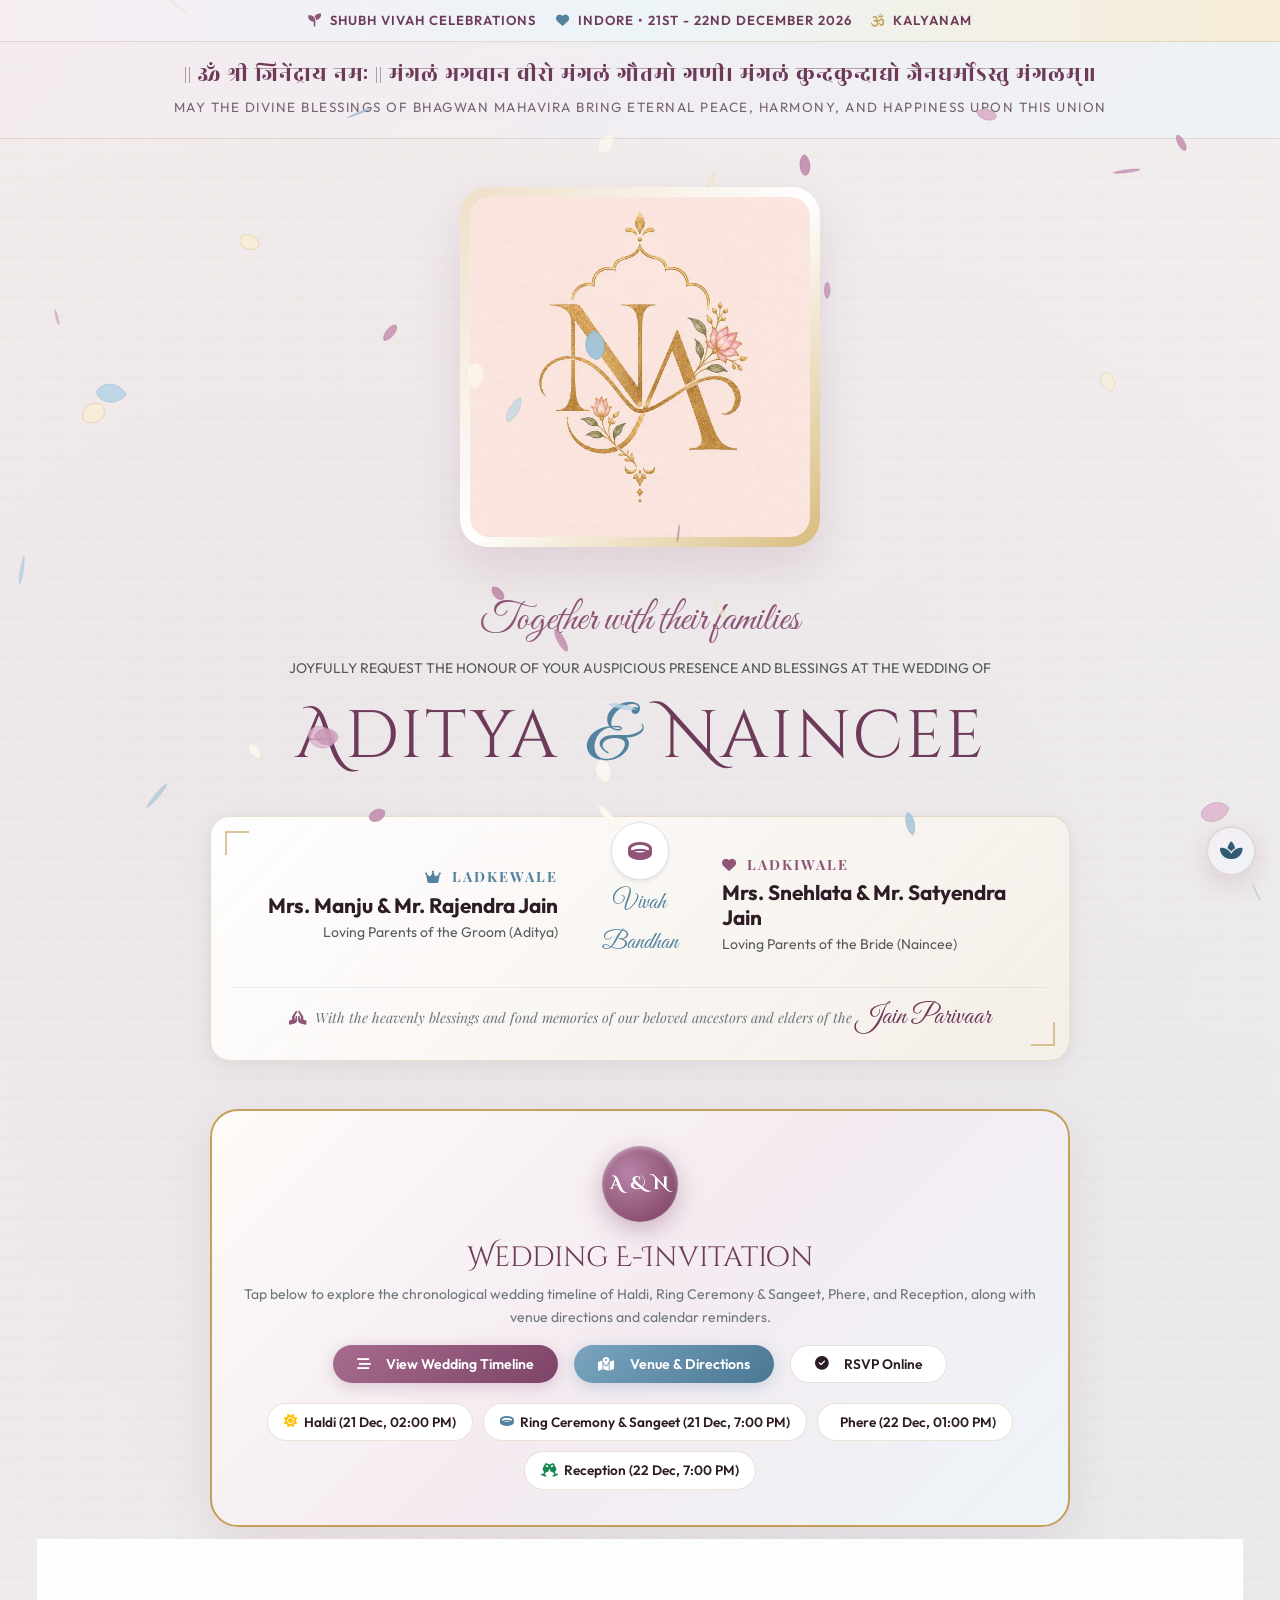
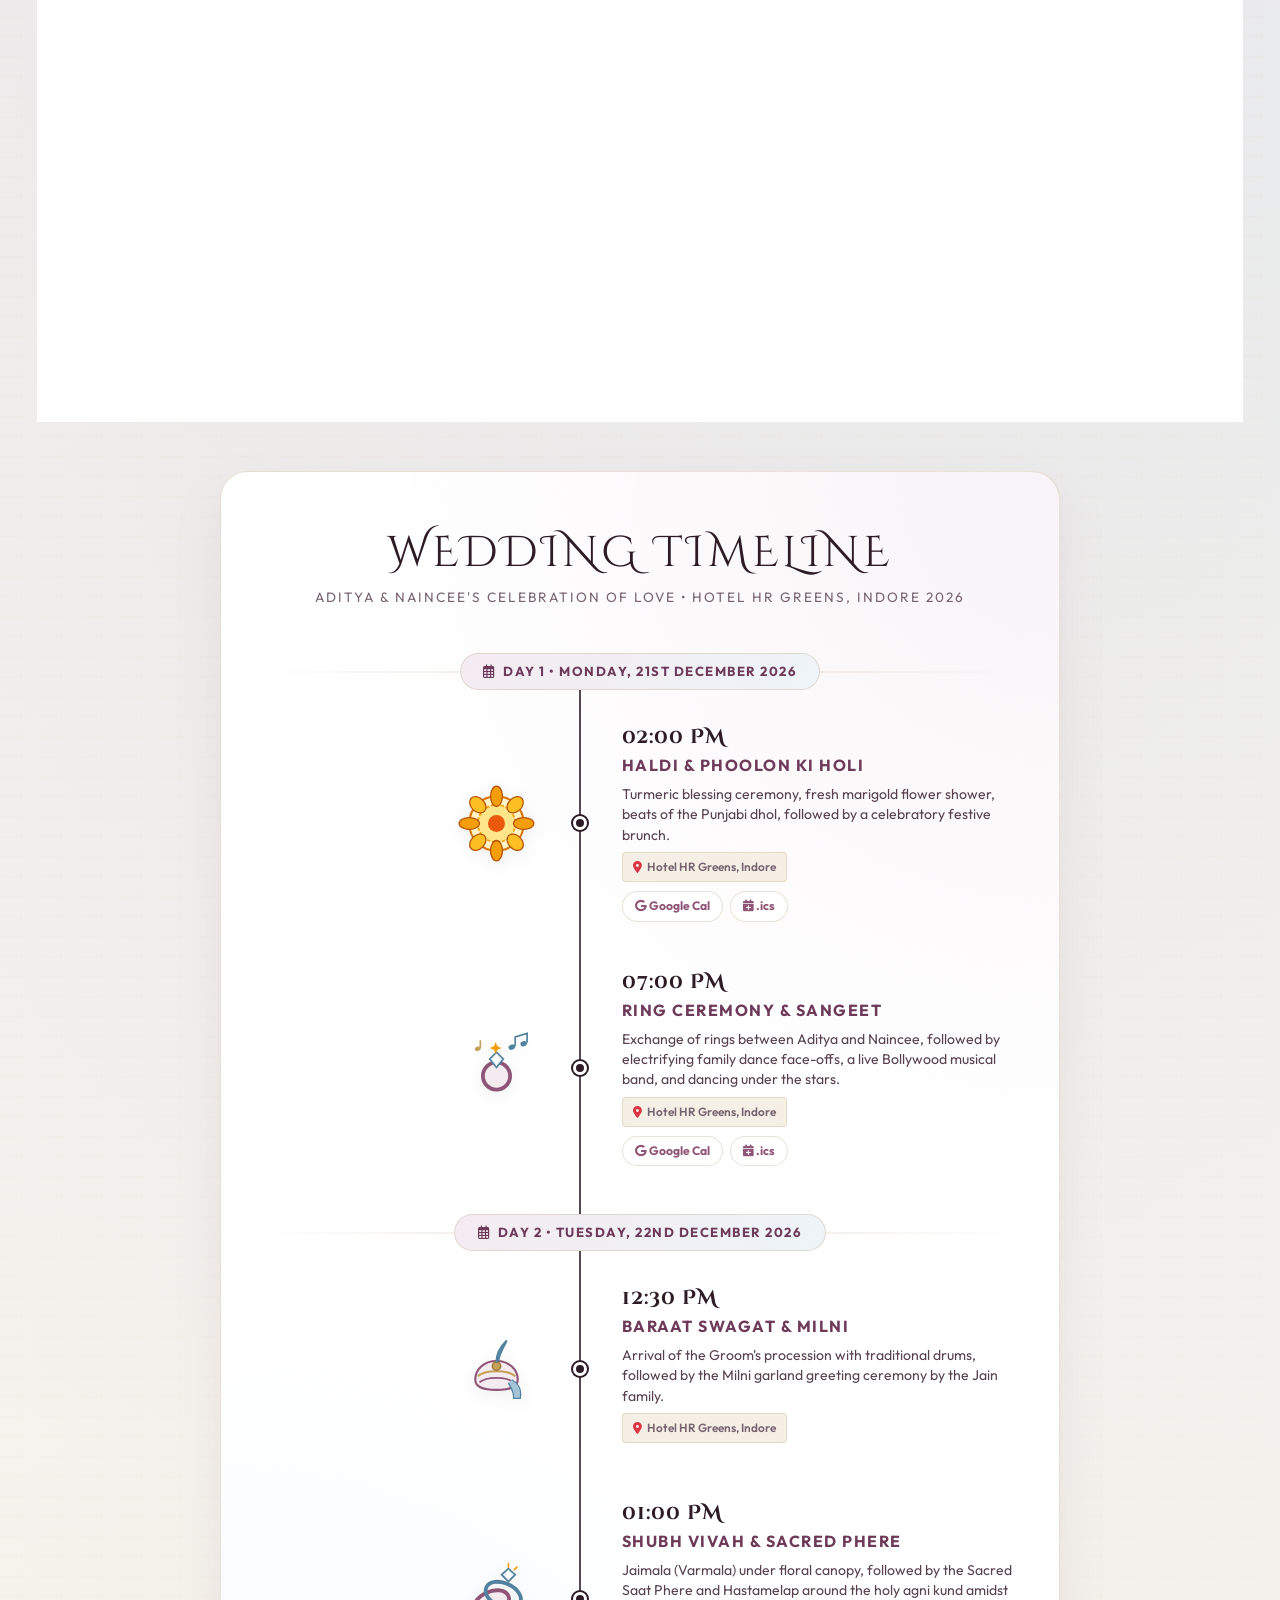
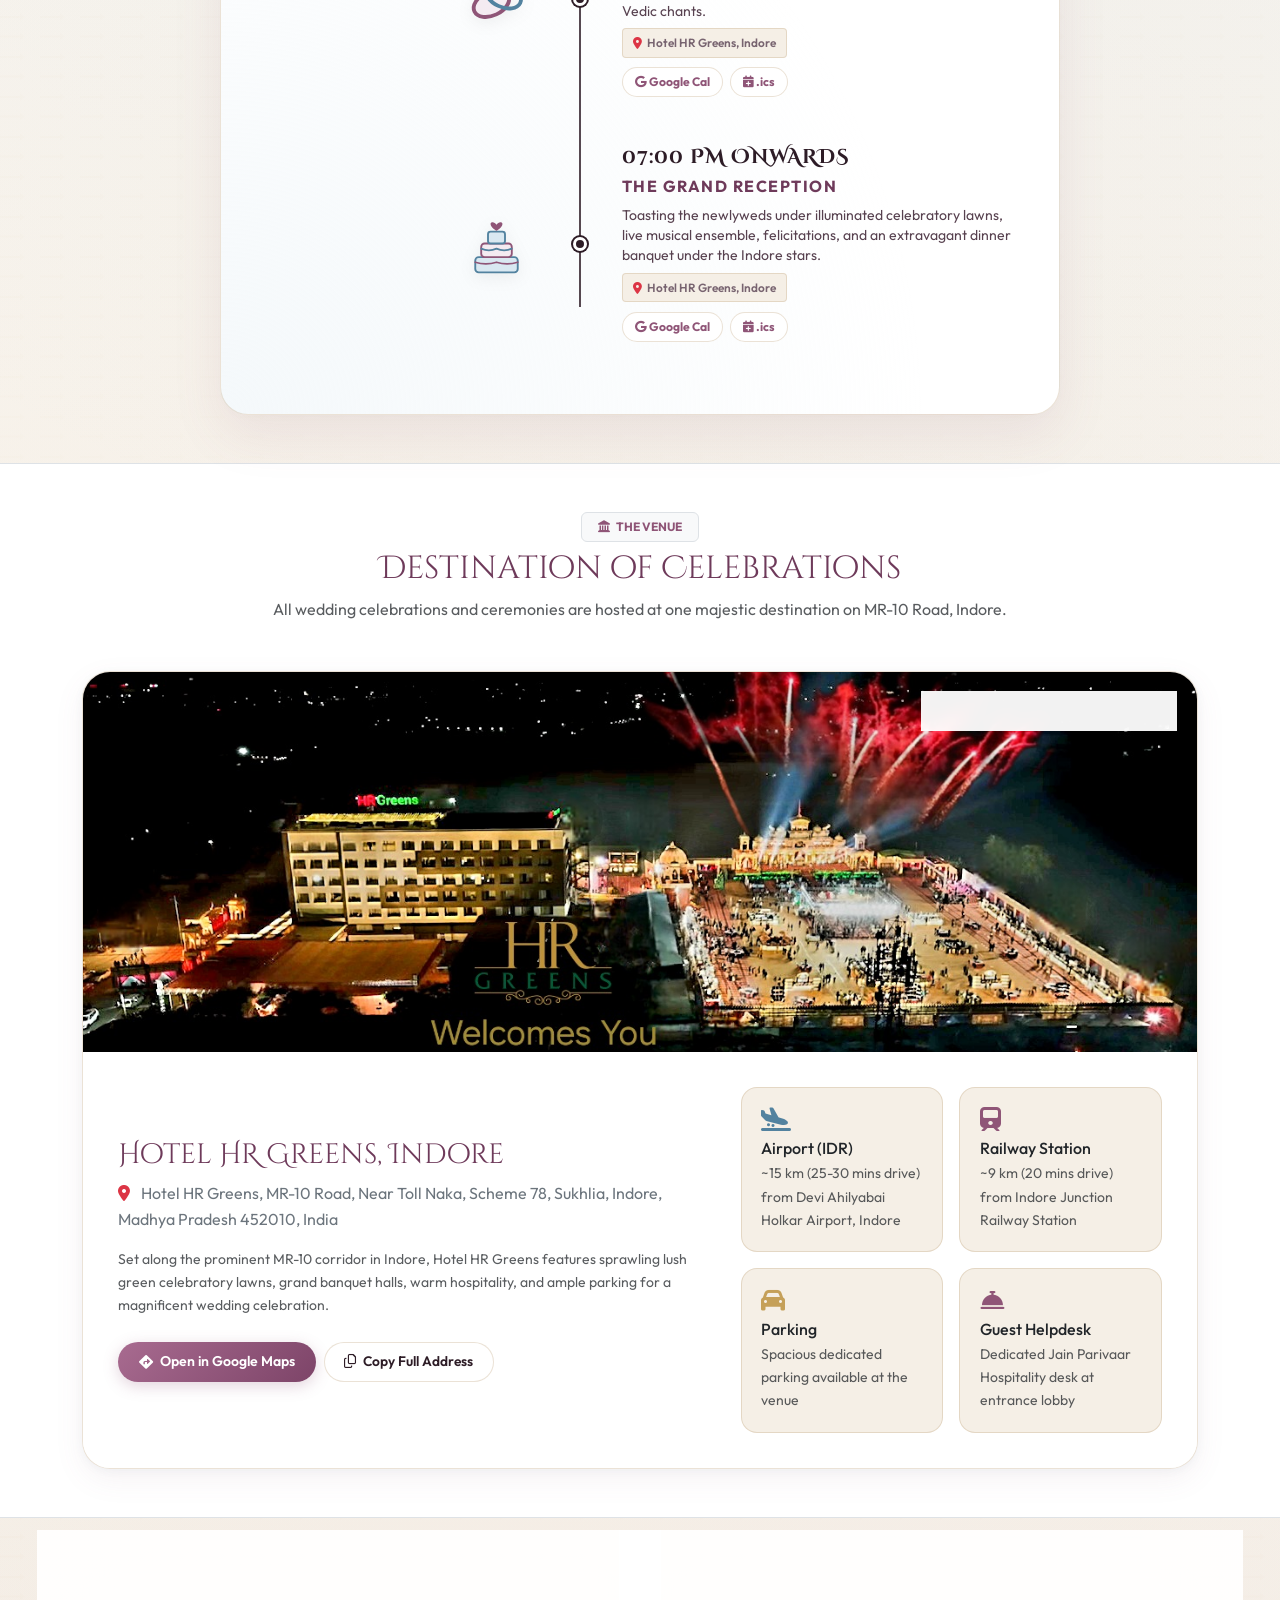
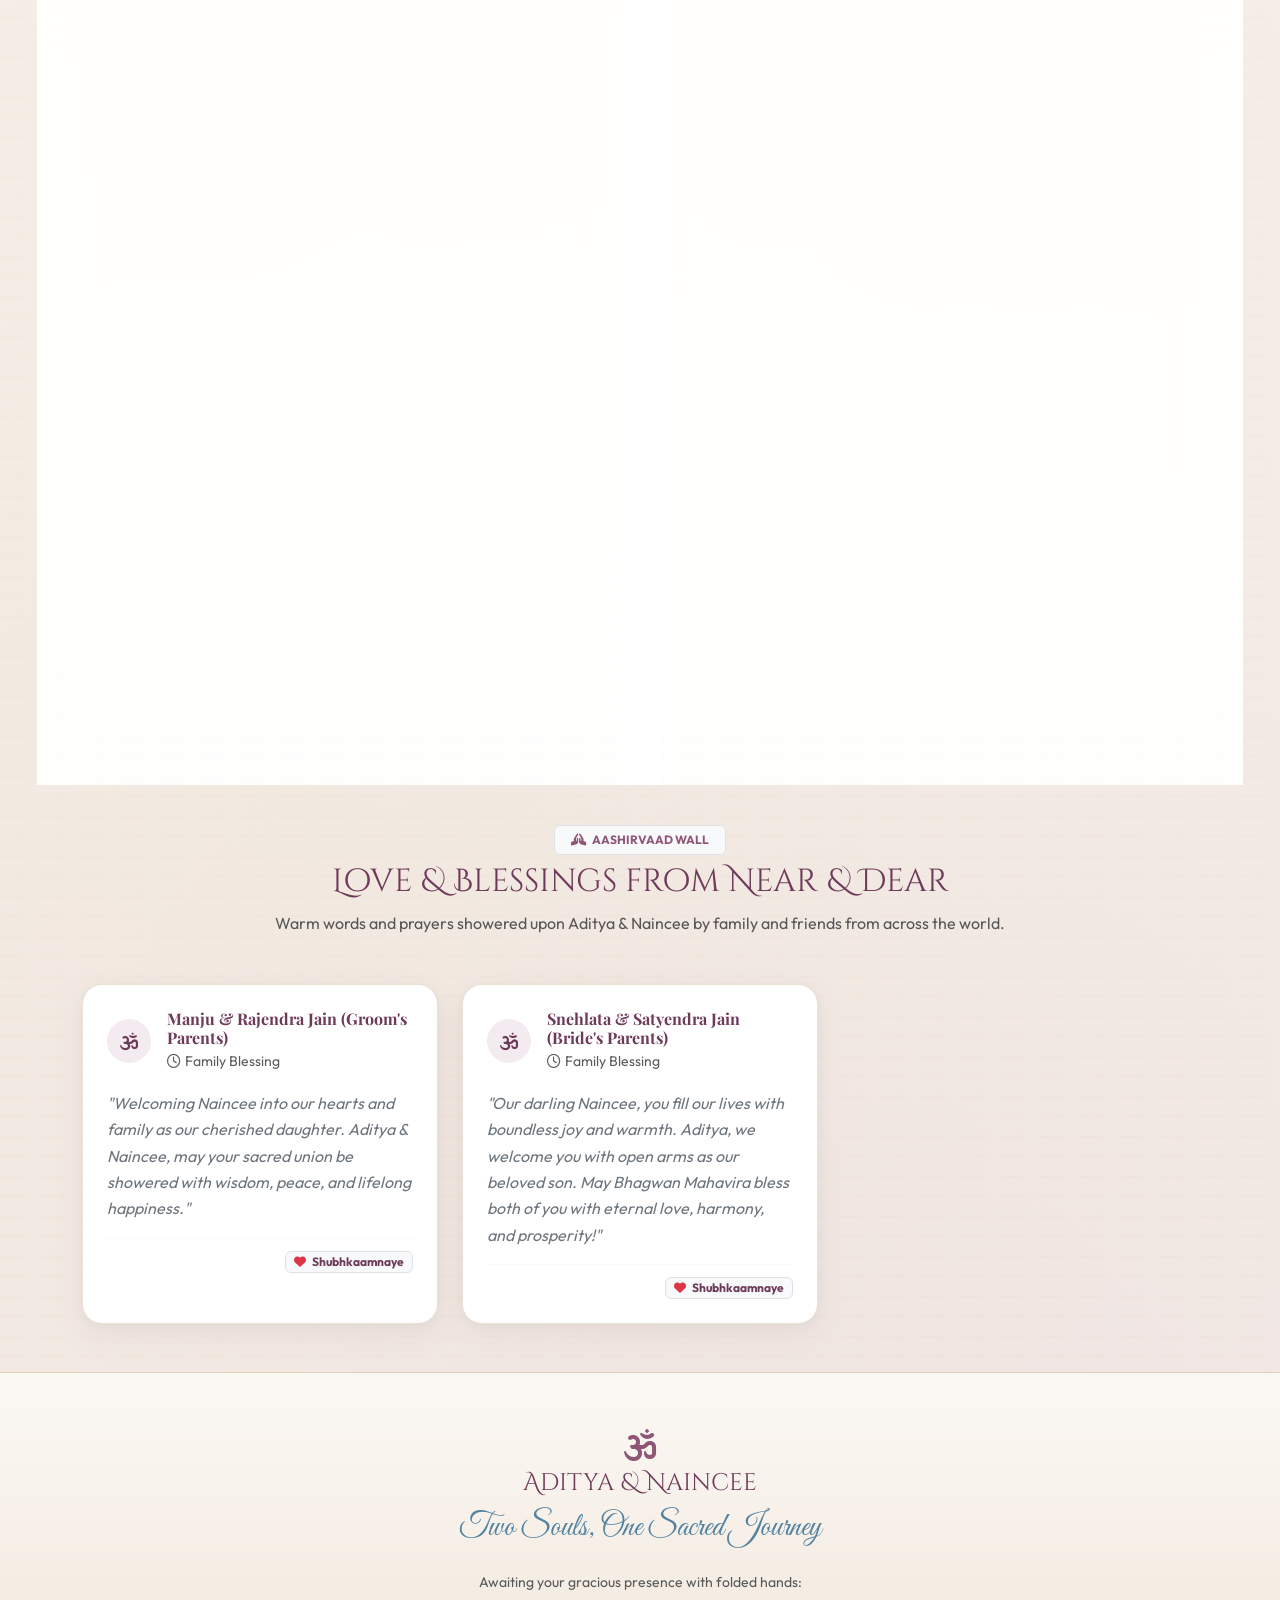
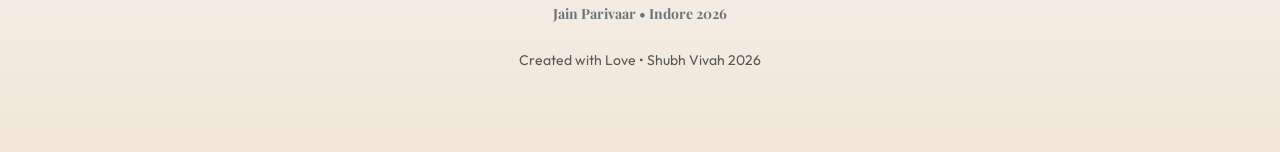
==== commit bdca2fe2: "Changed Royal Shagun and Arrival Timings" ====
--- a/index.html
+++ b/index.html
@@ -4,9 +4,9 @@
 <head>
     <meta charset="UTF-8">
     <meta name="viewport" content="width=device-width, initial-scale=1.0">
-    <title>Shubh Vivah | Naincee & Aditya - Royal Wedding Celebrations</title>
+    <title>Shubh Vivah | Aditya & Naincee - Wedding Celebrations</title>
     <meta name="description"
-        content="You are cordially invited to celebrate the royal wedding of Naincee & Aditya. Haldi, Ring Ceremony & Sangeet, Phere, and Reception at Hotel HR Greens, Indore.">
+        content="You are cordially invited to celebrate the wedding of Aditya & Naincee. Haldi, Ring Ceremony & Sangeet, Phere, and Reception at Hotel HR Greens, Indore.">
 
     <!-- Bootstrap 5.3 CSS -->
     <link href="https://cdn.jsdelivr.net/npm/bootstrap@5.3.3/dist/css/bootstrap.min.css" rel="stylesheet">
@@ -68,7 +68,7 @@
 
                 <!-- Couple Royal Framed Portrait in Pastel -->
                 <div class="couple-portrait-box">
-                    <img src="assets/images/couple.jpg" alt="Naincee and Aditya - Wedding Celebrations in Indore"
+                    <img src="assets/images/couple.jpg" alt="Aditya & Naincee - Wedding Celebrations in Indore"
                         class="img-fluid">
                 </div>
 
@@ -80,9 +80,9 @@
 
                 <!-- Bride & Groom Names -->
                 <h1 class="names-main-title">
+                    <span class="d-inline-block">Aditya</span>
+                    <span class="ampersand-pastel">&</span>
                     <span class="d-inline-block">Naincee</span>
-                    <span class="ampersand-pastel">&</span>
-                    <span class="d-inline-block">Aditya</span>
                 </h1>
 
                 <!-- Parents & Family Honor Card -->
@@ -138,7 +138,7 @@
                         </div>
                     </div>
 
-                    <h3 class="font-royal text-mauve-deep fs-3 mb-2">Royal Wedding E-Invitation</h3>
+                    <h3 class="font-royal text-mauve-deep fs-3 mb-2">Wedding E-Invitation</h3>
                     <p class="text-secondary small max-w-600 mx-auto mb-3">
                         Tap below to explore the chronological wedding timeline of Haldi, Ring Ceremony & Sangeet, Phere, and Reception,
                         along with venue directions and calendar reminders.
@@ -203,7 +203,7 @@
 
                         <div class="mt-4">
                             <button class="btn btn-pastel-outline" onclick="window.showerBlessings(75)">
-                                <i class="fas fa-spa text-mauve me-1"></i> Shower Floral Petals on Naincee & Aditya
+                                <i class="fas fa-spa text-mauve me-1"></i> Shower Floral Petals on Aditya & Naincee
                             </button>
                         </div>
                     </div>
@@ -226,7 +226,7 @@
                     <!-- Main Header -->
                     <h2 class="timeline-main-title">Wedding Timeline</h2>
                     <p class="timeline-main-subtitle">
-                        Naincee & Aditya's Celebration of Love • Hotel HR Greens, Indore 2026
+                        Aditya & Naincee's Celebration of Love • Hotel HR Greens, Indore 2026
                     </p>
 
                     <div class="timeline-vertical-flow">
@@ -387,7 +387,7 @@
                                 <div class="timeline-time-label">12:30 PM</div>
                                 <div class="timeline-title-label">Baraat Swagat & Milni</div>
                                 <div class="timeline-desc-text">
-                                    Arrival of the Groom's royal procession with traditional drums, followed by the
+                                    Arrival of the Groom's procession with traditional drums, followed by the
                                     Milni garland greeting ceremony by the Jain family.
                                 </div>
                                 <div class="timeline-meta-wrap">
@@ -479,7 +479,7 @@
                             <!-- Right Info -->
                             <div class="timeline-right-info">
                                 <div class="timeline-time-label">07:00 PM ONWARDS</div>
-                                <div class="timeline-title-label">The Grand Royal Reception</div>
+                                <div class="timeline-title-label">The Grand Reception</div>
                                 <div class="timeline-desc-text">
                                     Toasting the newlyweds under illuminated celebratory lawns, live musical ensemble,
                                     felicitations, and an extravagant dinner banquet under the Indore stars.
@@ -513,7 +513,7 @@
             <div class="container">
                 <div class="text-center mb-5">
                     <span class="badge bg-light text-mauve border px-3 py-2 text-uppercase letter-spacing-2">
-                        <i class="fas fa-landmark me-1"></i> The Royal Venue
+                        <i class="fas fa-landmark me-1"></i> The Venue
                     </span>
                     <h2 class="font-royal text-mauve-deep fs-2 mt-2">Destination of Celebrations</h2>
                     <p class="text-muted max-w-600 mx-auto">
@@ -695,10 +695,9 @@
                                 </div>
 
                                 <div class="mb-4">
-                                    <label class="form-label text-dark small fw-semibold">Aashirvaad / Warm Message for
-                                        the Couple</label>
-                                    <textarea id="guestWishes" class="form-control" rows="2"
-                                        placeholder="Write your heartfelt blessing..."></textarea>
+                                    <label class="form-label text-dark small fw-semibold">Arrival Details</label>
+                                    <textarea id="guestArrival" class="form-control" rows="2"
+                                        placeholder="e.g. Arriving 20th Dec by train, leaving 23rd morning"></textarea>
                                 </div>
 
                                 <!-- Honeypot: hidden from guests, bots tend to fill it in -->
@@ -709,7 +708,7 @@
                                 </div>
 
                                 <button type="submit" class="btn btn-mauve w-100 py-2">
-                                    <i class="fas fa-paper-plane me-2"></i> Submit RSVP & Send Blessings
+                                    <i class="fas fa-paper-plane me-2"></i> Submit RSVP
                                 </button>
                             </form>
                         </div>
@@ -724,10 +723,10 @@
                                     class="badge bg-light text-powder-blue border px-3 py-2 text-uppercase letter-spacing-2 mb-2">
                                     <i class="fas fa-heart text-mauve me-1"></i> Shubhkaamnaye
                                 </span>
-                                <h2 class="font-royal text-mauve-deep fs-3 mb-2">Send Digital Shagun & Wishes</h2>
+                                <h2 class="font-royal text-mauve-deep fs-3 mb-2">Send Your Wishes</h2>
                                 <p class="text-muted small mb-4">
-                                    Leave a blessing for Naincee & Aditya. Your warm message will appear immediately on
-                                    the live digital blessings wall!
+                                    Leave a blessing for Aditya & Naincee. Your warm message will appear on the
+                                    blessings wall once the family approves it.
                                 </p>
 
                                 <form id="quickBlessingForm" class="mb-4">
@@ -748,27 +747,6 @@
                                     </button>
                                 </form>
                             </div>
-
-                            <!-- Family Helpline Contact Card -->
-                            <div class="border-top border-secondary border-opacity-10 pt-4 mt-2">
-                                <h6 class="text-mauve-deep font-serif mb-2"><i
-                                        class="fas fa-phone-alt me-2 text-mauve"></i> Wedding Coordination Helpdesk:
-                                </h6>
-                                <div class="row g-2 small text-secondary">
-                                    <div class="col-sm-6">
-                                        <div><strong>Jain Hospitality Desk:</strong></div>
-                                        <a href="tel:+919826012345"
-                                            class="text-mauve text-decoration-none fw-semibold">+91 98260 12345</a>
-                                    </div>
-                                    <div class="col-sm-6">
-                                        <div><strong>Jain Logistics Desk:</strong></div>
-                                        <a href="tel:+919827054321"
-                                            class="text-powder-blue text-decoration-none fw-semibold">+91 98270
-                                            54321</a>
-                                    </div>
-                                </div>
-                            </div>
-
                         </div>
                     </div>
 
@@ -787,7 +765,7 @@
                     </span>
                     <h2 class="font-royal text-mauve-deep fs-2 mt-2">Love & Blessings from Near & Dear</h2>
                     <p class="text-muted max-w-600 mx-auto">
-                        Warm words and prayers showered upon Naincee & Aditya by family and friends from across the
+                        Warm words and prayers showered upon Aditya & Naincee by family and friends from across the
                         world.
                     </p>
                 </div>
@@ -806,7 +784,7 @@
         <div class="container">
             <div class="mb-3">
                 <i class="fas fa-om fa-2x text-mauve mb-2"></i>
-                <h4 class="font-royal text-mauve-deep mb-1">Naincee & Aditya</h4>
+                <h4 class="font-royal text-mauve-deep mb-1">Aditya & Naincee</h4>
                 <p class="font-script fs-2 text-powder-blue mb-0">Two Souls, One Sacred Journey</p>
             </div>
 
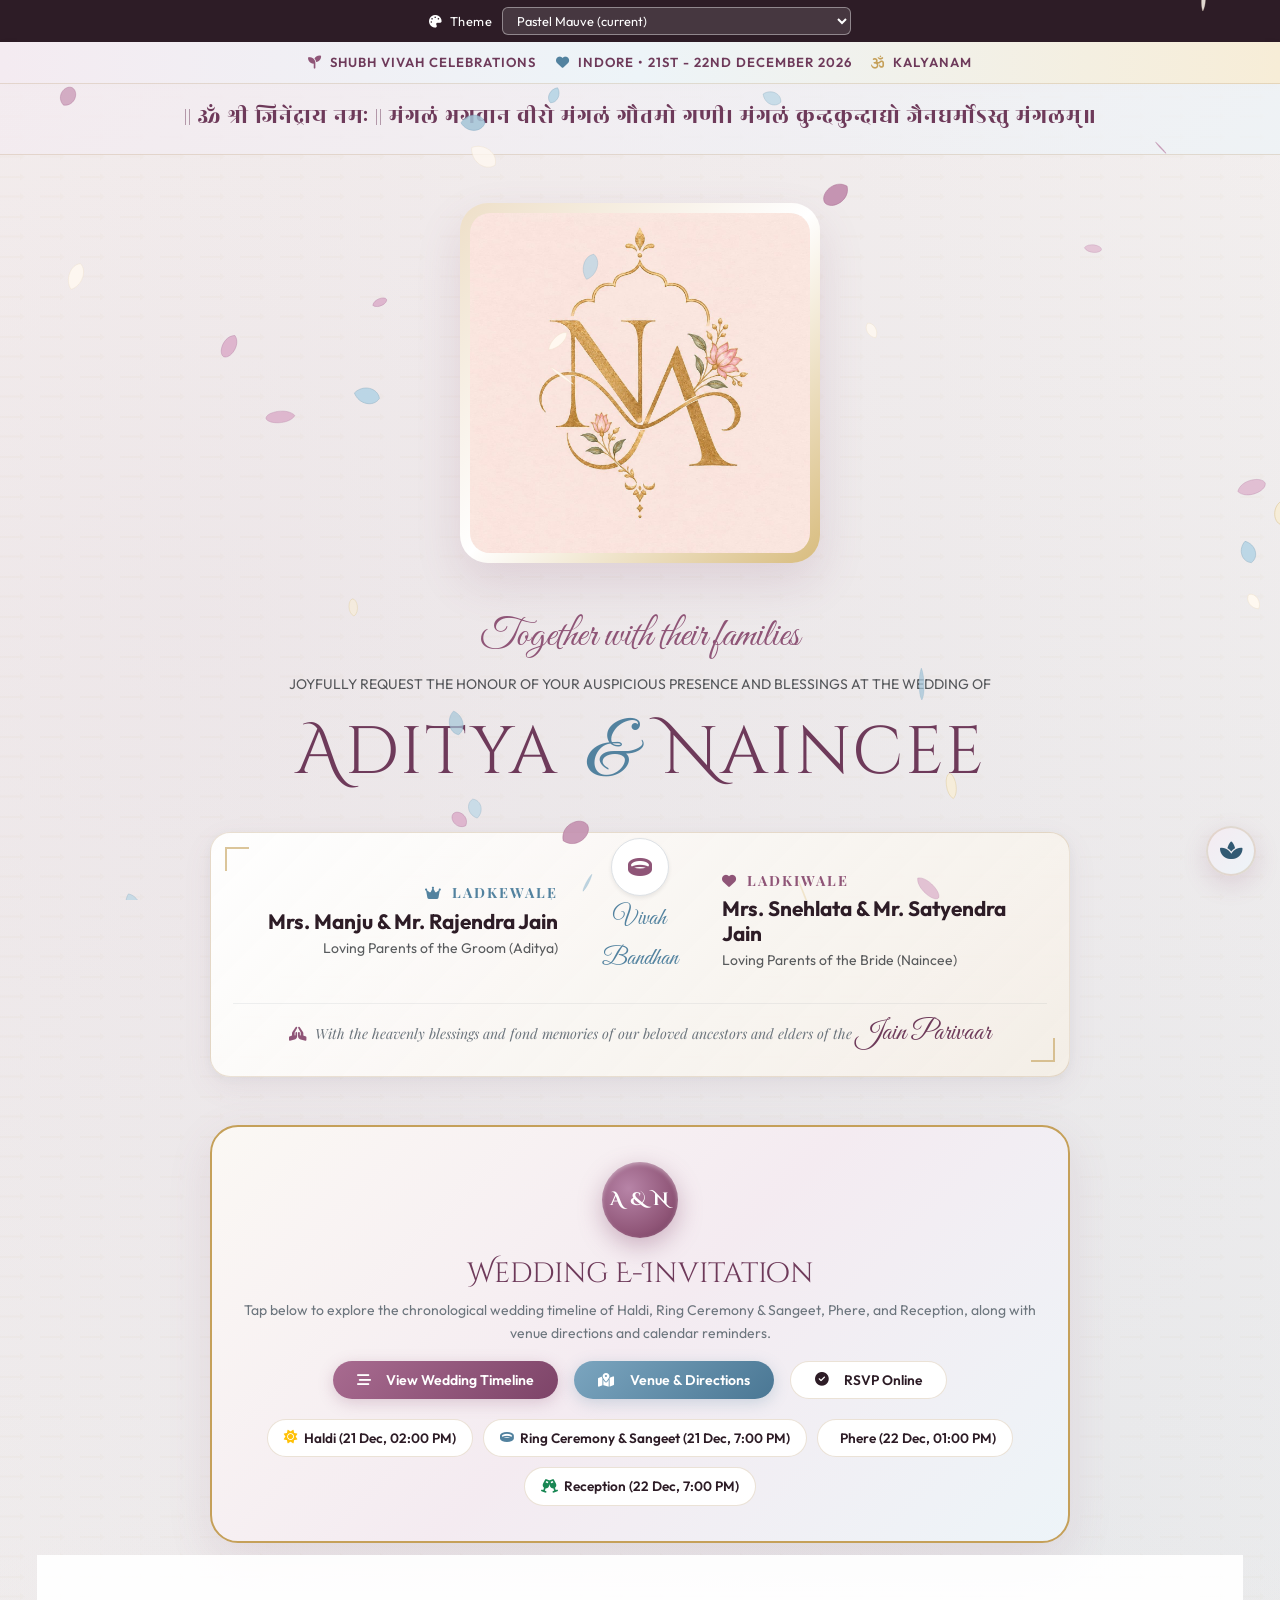
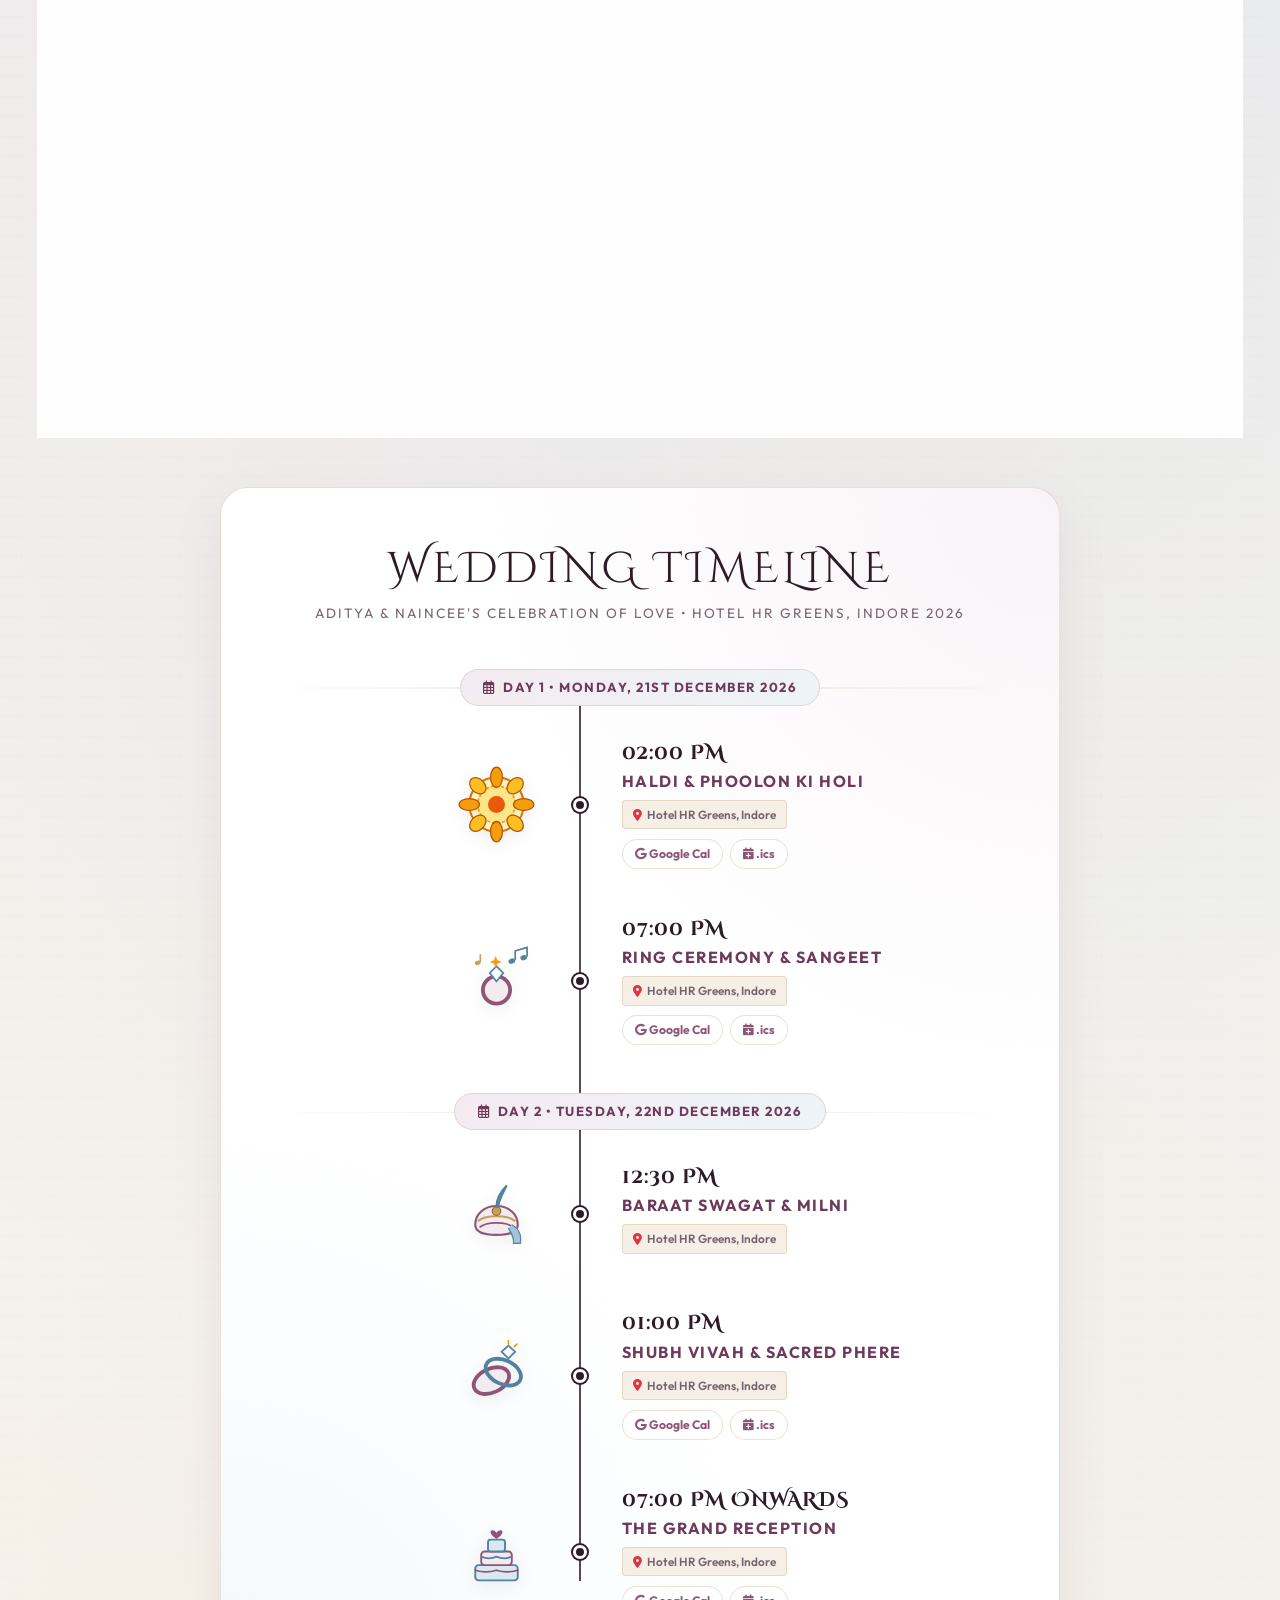
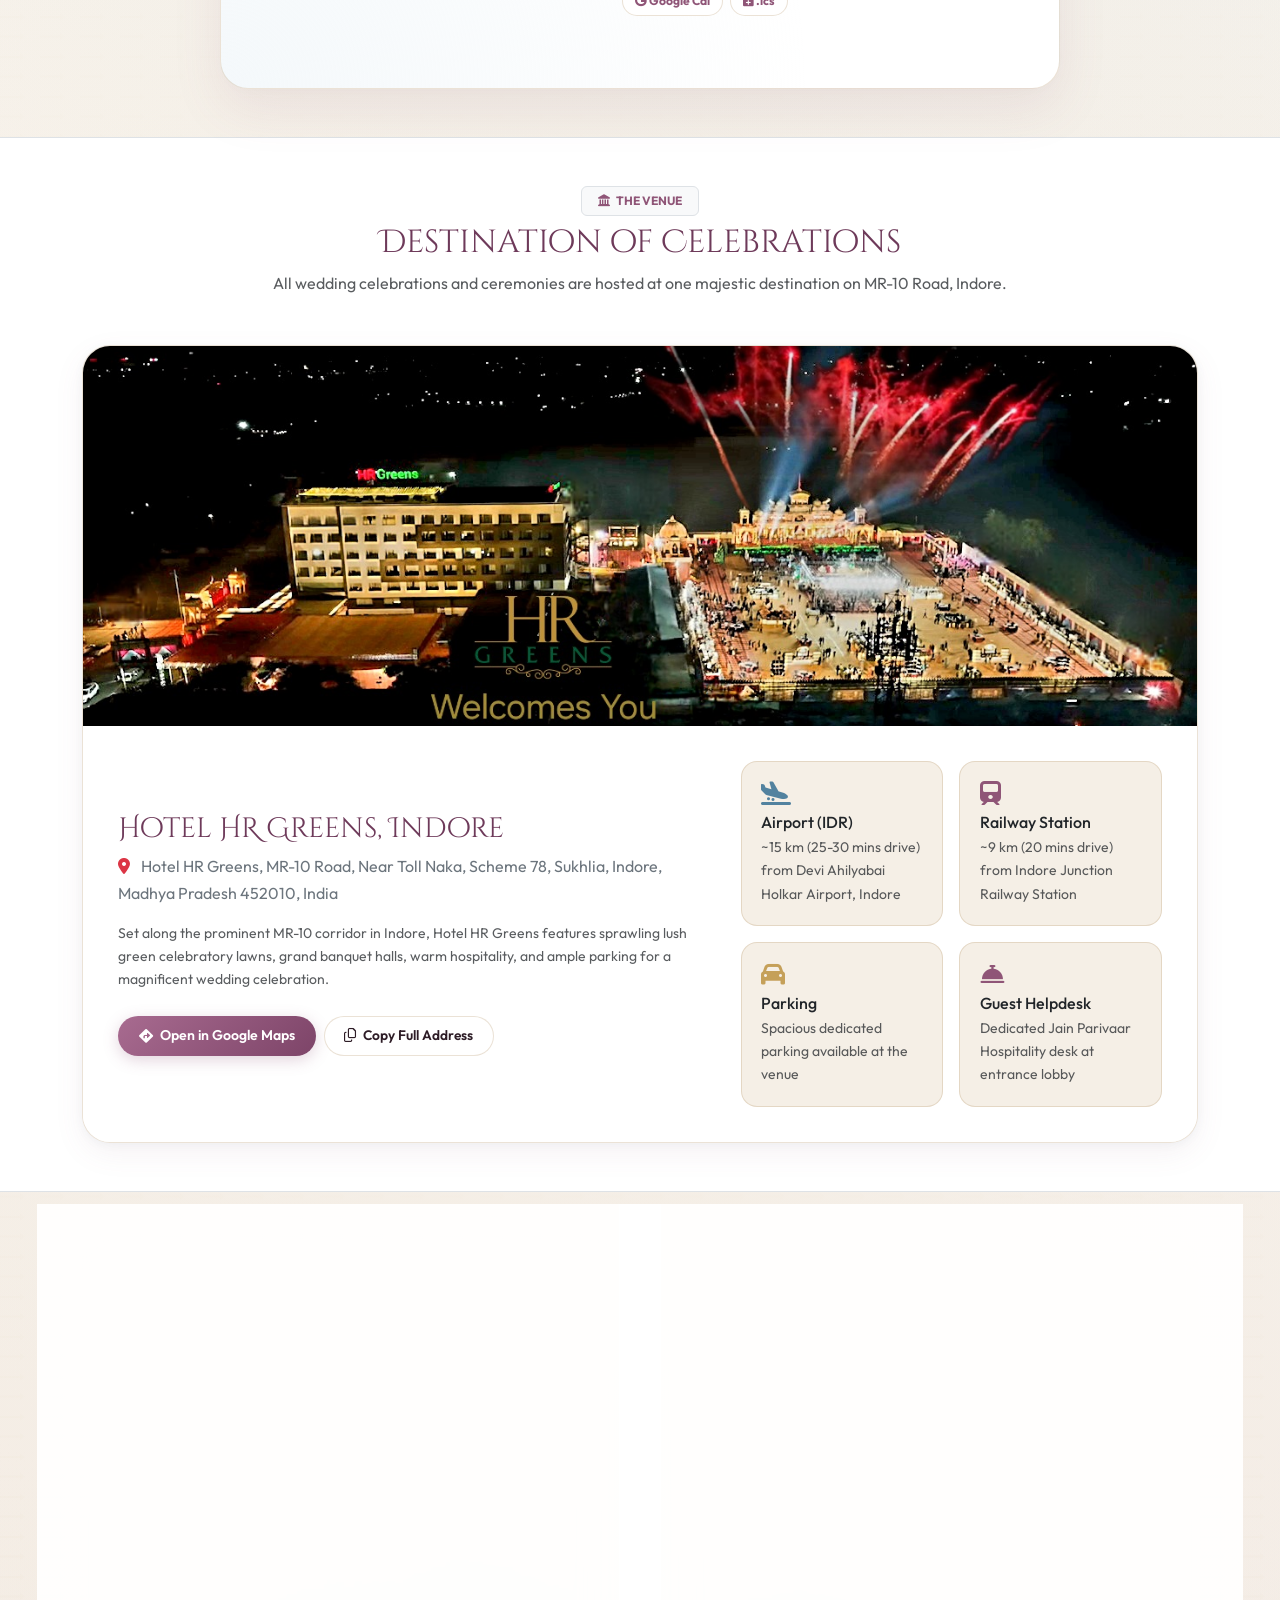
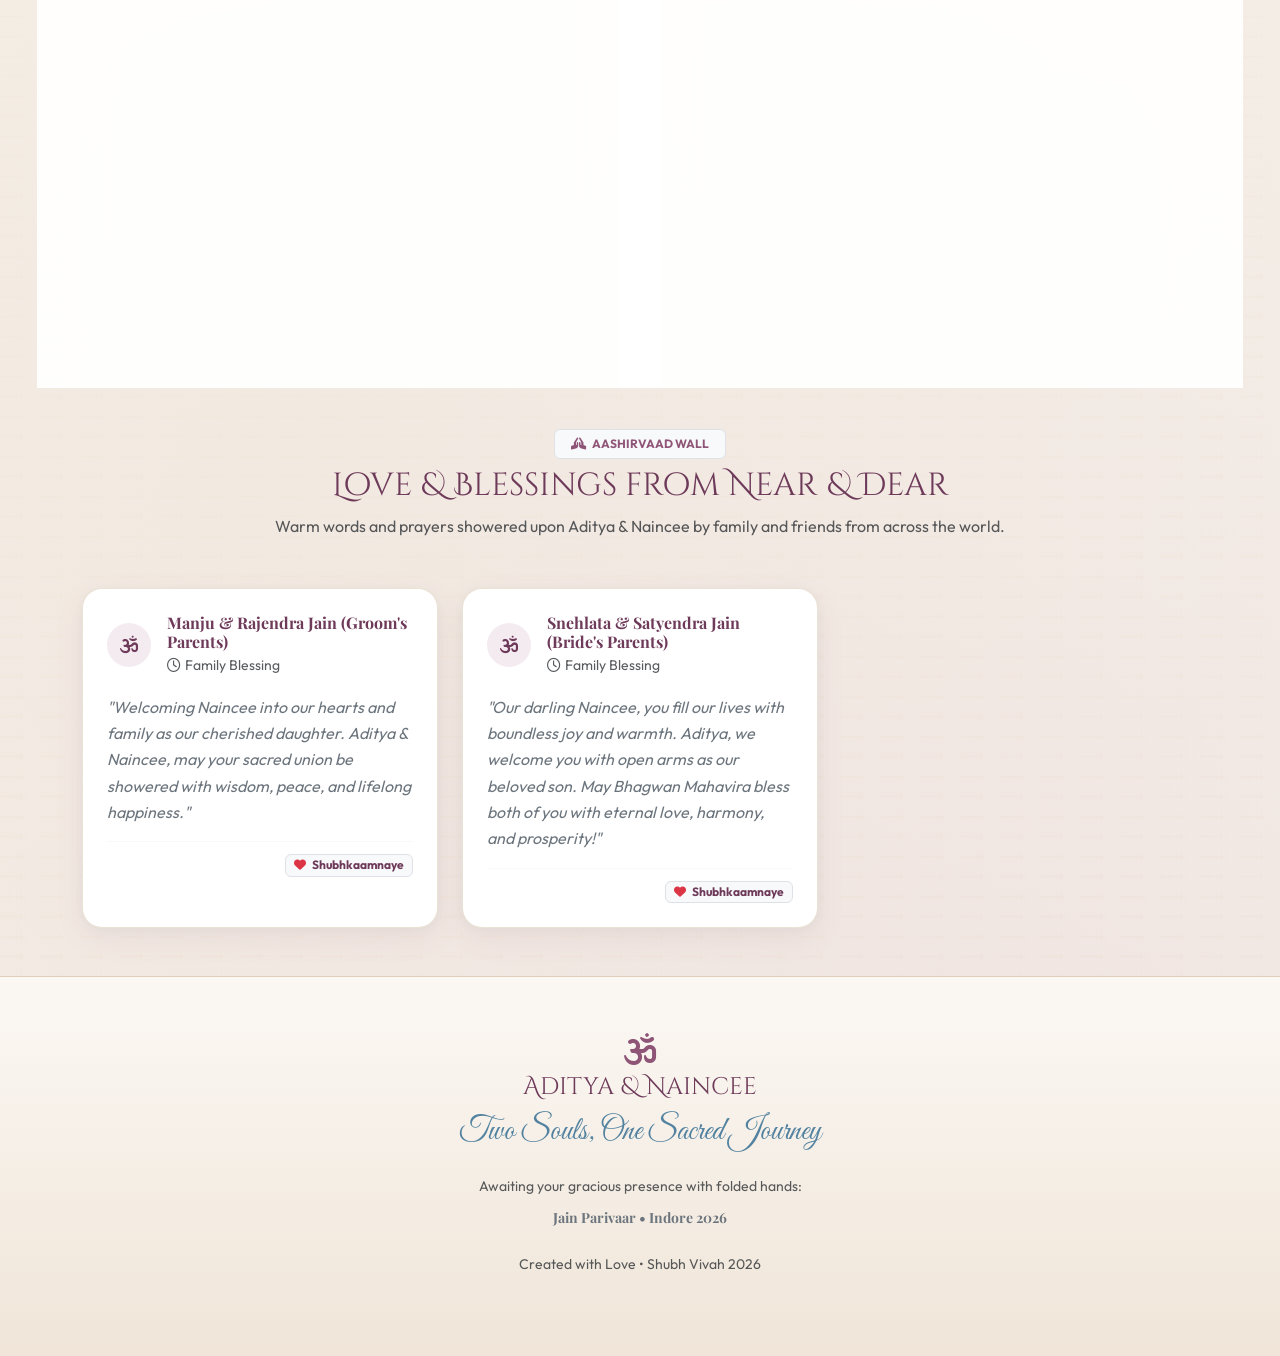
==== commit a7812d6f: "Added Themes" ====
--- a/index.html
+++ b/index.html
@@ -26,6 +26,17 @@
 </head>
 
 <body>
+
+    <!-- Temporary theme switcher (colours only; remove before sharing) -->
+    <div class="theme-switcher">
+        <label for="themeSelect"><i class="fas fa-palette me-1"></i> Theme</label>
+        <select id="themeSelect">
+            <option value="pastel-mauve">Pastel Mauve (current)</option>
+            <option value="blush-sage">Option 1 · Blush Pink, Sage Green & Ivory</option>
+            <option value="mint-aqua">Option 2 · Mint Aqua, Powder Blue & Champagne Gold</option>
+            <option value="peach-camel">Option 3 · Peach, Apricot & Camel on Warm White</option>
+        </select>
+    </div>
 
     <!-- Canvas for Floating Pastel Petals (Powder Blue, Mauve & Jasmine) -->
     <canvas id="petalsCanvas"
@@ -54,8 +65,6 @@
                 || ॐ श्री जिनेंद्राय नमः || मंगलं भगवान वीरो मंगलं गौतमो गणी। मंगलं कुन्दकुन्दाद्यो जैनधर्मोऽस्तु
                 मंगलम्॥
             </h5>
-            <span class="sanskrit-sub">May the divine blessings of Bhagwan Mahavira bring eternal peace, harmony, and
-                happiness upon this union</span>
         </div>
     </section>
 
@@ -276,10 +285,6 @@
                             <div class="timeline-right-info">
                                 <div class="timeline-time-label">02:00 PM</div>
                                 <div class="timeline-title-label">Haldi & Phoolon Ki Holi</div>
-                                <div class="timeline-desc-text">
-                                    Turmeric blessing ceremony, fresh marigold flower shower, beats of the Punjabi dhol,
-                                    followed by a celebratory festive brunch.
-                                </div>
                                 <div class="timeline-meta-wrap">
                                     <span class="timeline-badge-tag">
                                         <i class="fas fa-map-marker-alt text-danger"></i> Hotel HR Greens, Indore
@@ -330,10 +335,6 @@
                             <div class="timeline-right-info">
                                 <div class="timeline-time-label">07:00 PM</div>
                                 <div class="timeline-title-label">Ring Ceremony & Sangeet</div>
-                                <div class="timeline-desc-text">
-                                    Exchange of rings between Aditya and Naincee, followed by electrifying family dance
-                                    face-offs, a live Bollywood musical band, and dancing under the stars.
-                                </div>
                                 <div class="timeline-meta-wrap">
                                     <span class="timeline-badge-tag">
                                         <i class="fas fa-map-marker-alt text-danger"></i> Hotel HR Greens, Indore
@@ -386,10 +387,6 @@
                             <div class="timeline-right-info">
                                 <div class="timeline-time-label">12:30 PM</div>
                                 <div class="timeline-title-label">Baraat Swagat & Milni</div>
-                                <div class="timeline-desc-text">
-                                    Arrival of the Groom's procession with traditional drums, followed by the
-                                    Milni garland greeting ceremony by the Jain family.
-                                </div>
                                 <div class="timeline-meta-wrap">
                                     <span class="timeline-badge-tag">
                                         <i class="fas fa-map-marker-alt text-danger"></i> Hotel HR Greens, Indore
@@ -428,10 +425,6 @@
                             <div class="timeline-right-info">
                                 <div class="timeline-time-label">01:00 PM</div>
                                 <div class="timeline-title-label">Shubh Vivah & Sacred Phere</div>
-                                <div class="timeline-desc-text">
-                                    Jaimala (Varmala) under floral canopy, followed by the Sacred Saat Phere and
-                                    Hastamelap around the holy agni kund amidst Vedic chants.
-                                </div>
                                 <div class="timeline-meta-wrap">
                                     <span class="timeline-badge-tag">
                                         <i class="fas fa-map-marker-alt text-danger"></i> Hotel HR Greens, Indore
@@ -480,10 +473,6 @@
                             <div class="timeline-right-info">
                                 <div class="timeline-time-label">07:00 PM ONWARDS</div>
                                 <div class="timeline-title-label">The Grand Reception</div>
-                                <div class="timeline-desc-text">
-                                    Toasting the newlyweds under illuminated celebratory lawns, live musical ensemble,
-                                    felicitations, and an extravagant dinner banquet under the Indore stars.
-                                </div>
                                 <div class="timeline-meta-wrap">
                                     <span class="timeline-badge-tag">
                                         <i class="fas fa-map-marker-alt text-danger"></i> Hotel HR Greens, Indore
@@ -525,9 +514,6 @@
                 <div class="venue-showcase-pastel">
                     <div class="venue-pastel-img-wrap">
                         <img src="assets/images/venue.jpg" alt="Hotel HR Greens Indore Wedding Venue">
-                        <div class="venue-tag-floating">
-                            <i class="fas fa-gem text-mauve me-1"></i> Luxury Wedding Venue & Resort
-                        </div>
                     </div>
 
                     <div class="venue-pastel-details">
@@ -616,10 +602,6 @@
                                 <i class="fas fa-envelope-open-text me-1"></i> R.S.V.P
                             </span>
                             <h2 class="font-royal text-mauve-deep fs-3 mb-2">Confirm Your Presence</h2>
-                            <p class="text-muted small mb-4">
-                                Kindly let us know of your arrival by 15th November 2026 to ensure comfortable
-                                arrangements.
-                            </p>
 
                             <form id="weddingRsvpForm">
                                 <div class="mb-3">
--- a/assets/css/style.css
+++ b/assets/css/style.css
@@ -37,6 +37,26 @@
     --text-secondary: #57414f;
     --text-muted: #786470;
 
+    /* Extra stops used by gradients and hovers (kept as variables so themes can swap them) */
+    --mauve-darkest: #572b47;
+    --powder-blue-darkest: #305872;
+    --bg-page-deep: #f0e5d8;
+    --gold-pale: #eedfc8;
+    --gold-mid: #d8bc7e;
+
+    /* Soft colour washes behind the page (body radial gradients) */
+    --wash-1: rgba(183, 132, 167, 0.12);
+    --wash-2: rgba(163, 196, 215, 0.18);
+    --wash-3: rgba(197, 160, 89, 0.10);
+
+    /* Falling petals (read by petals.js) */
+    --petal-1-bg: #A3C4D7; --petal-1-border: #7BA5BF;
+    --petal-2-bg: #B8D5E5; --petal-2-border: #8FAFC3;
+    --petal-3-bg: #C492B1; --petal-3-border: #A86B90;
+    --petal-4-bg: #DDB3CC; --petal-4-border: #B784A7;
+    --petal-5-bg: #FFF9F0; --petal-5-border: #EEDFC8;
+    --petal-6-bg: #F7EDD7; --petal-6-border: #D8BC7E;
+
     /* Fonts */
     --font-heading: 'Cinzel Decorative', 'Rozha One', 'Cinzel', serif;
     --font-script: 'Great Vibes', cursive;
@@ -47,6 +67,195 @@
     --shadow-soft: 0 10px 30px rgba(143, 85, 119, 0.08), 0 2px 8px rgba(82, 130, 159, 0.06);
     --shadow-hover: 0 16px 40px rgba(143, 85, 119, 0.16), 0 6px 16px rgba(197, 160, 89, 0.18);
     --transition-smooth: all 0.35s cubic-bezier(0.16, 1, 0.3, 1);
+}
+
+/* ==========================================================================
+   THEMES (temporary switcher at the top of the page)
+   Each theme only overrides the colour variables above; layout is untouched.
+   The default "Pastel Mauve" theme is the :root block itself.
+   ========================================================================== */
+
+/* Theme switcher bar */
+.theme-switcher {
+    display: flex;
+    justify-content: center;
+    align-items: center;
+    gap: 0.6rem;
+    padding: 0.45rem 1rem;
+    background: var(--text-primary);
+    color: #ffffff;
+    font-family: var(--font-sans);
+    font-size: 0.8rem;
+    letter-spacing: 0.5px;
+}
+
+.theme-switcher select {
+    font: inherit;
+    max-width: 70vw;
+    padding: 0.25rem 0.6rem;
+    border-radius: 6px;
+    border: 1px solid rgba(255, 255, 255, 0.4);
+    background: rgba(255, 255, 255, 0.12);
+    color: #ffffff;
+    cursor: pointer;
+}
+
+.theme-switcher select option {
+    color: var(--text-primary);
+}
+
+/* ---- Theme overrides go below. Pattern:
+html[data-theme="theme-id"] {
+    --bg-page: ...;
+    ...
+}
+---- */
+
+/* Option 3 · Peach, Apricot & Camel on Warm White (editorial, understated)
+   Warm camel takes the mauve role, peach/apricot takes the powder-blue role,
+   handmade warm-white paper ground, gold foil kept. */
+html[data-theme="peach-camel"] {
+    --bg-page: #fcf9f4;
+    --bg-page-soft: #f6efe6;
+    --bg-page-deep: #efe3d5;
+    --border-beige: #e6d7c4;
+    --border-card: rgba(176, 124, 82, 0.26);
+
+    --mauve-primary: #b07c52;
+    --mauve-deep: #86593a;
+    --mauve-light: #d9b48f;
+    --mauve-soft: #f7eee5;
+    --mauve-darkest: #5e3d26;
+    --mauve-gradient: linear-gradient(135deg, #c8946a 0%, #96663f 100%);
+
+    --powder-blue-primary: #d9896a;
+    --powder-blue-light: #f2bda4;
+    --powder-blue-soft: #fdf0ea;
+    --powder-blue-deep: #b8623f;
+    --powder-blue-darkest: #8a4429;
+    --powder-gradient: linear-gradient(135deg, #e8a287 0%, #c2704d 100%);
+
+    --gold-accent: #c5a059;
+    --gold-light: #f7edd7;
+    --gold-dark: #98722b;
+    --gold-pale: #efe4cf;
+    --gold-mid: #d8bc7e;
+
+    --text-primary: #2f2520;
+    --text-secondary: #5a4a40;
+    --text-muted: #7d6b60;
+
+    --wash-1: rgba(242, 189, 164, 0.24);
+    --wash-2: rgba(217, 180, 143, 0.22);
+    --wash-3: rgba(197, 160, 89, 0.10);
+
+    --shadow-soft: 0 10px 30px rgba(176, 124, 82, 0.08), 0 2px 8px rgba(217, 137, 106, 0.06);
+    --shadow-hover: 0 16px 40px rgba(176, 124, 82, 0.16), 0 6px 16px rgba(197, 160, 89, 0.18);
+
+    --petal-1-bg: #F6DCCD; --petal-1-border: #E8B9A3;  /* peach */
+    --petal-2-bg: #F2BDA4; --petal-2-border: #D9896A;  /* apricot */
+    --petal-3-bg: #FBF3EC; --petal-3-border: #E6D7C4;  /* warm white */
+    --petal-4-bg: #D9B48F; --petal-4-border: #B07C52;  /* camel */
+    --petal-5-bg: #E8D7AD; --petal-5-border: #C5A059;  /* gold */
+    --petal-6-bg: #F1CFC8; --petal-6-border: #D9A49A;  /* blush */
+}
+
+/* Option 2 · Mint Aqua, Powder Blue & Champagne Gold (serene, modern, royal)
+   Deep aqua takes the mauve role, powder blue stays in its role, champagne gold kept,
+   ground is a pale aqua-white watercolour wash. */
+html[data-theme="mint-aqua"] {
+    --bg-page: #f6fbfa;
+    --bg-page-soft: #eaf5f3;
+    --bg-page-deep: #dcefeb;
+    --border-beige: #cfe3e0;
+    --border-card: rgba(120, 170, 170, 0.28);
+
+    --mauve-primary: #3f8f8c;
+    --mauve-deep: #2a6b69;
+    --mauve-light: #8fc9c5;
+    --mauve-soft: #e6f5f3;
+    --mauve-darkest: #1d4d4b;
+    --mauve-gradient: linear-gradient(135deg, #5fb0ac 0%, #2f7b78 100%);
+
+    --powder-blue-primary: #5b8fb9;
+    --powder-blue-light: #a9c8e0;
+    --powder-blue-soft: #ecf4fa;
+    --powder-blue-deep: #3a6a90;
+    --powder-blue-darkest: #27496a;
+    --powder-gradient: linear-gradient(135deg, #86b2d3 0%, #4a7ba3 100%);
+
+    --gold-accent: #c5a059;
+    --gold-light: #f7edd7;
+    --gold-dark: #98722b;
+    --gold-pale: #efe4cf;
+    --gold-mid: #d8bc7e;
+
+    --text-primary: #1f2e33;
+    --text-secondary: #44565c;
+    --text-muted: #6b7c82;
+
+    --wash-1: rgba(143, 201, 197, 0.24);
+    --wash-2: rgba(169, 200, 224, 0.26);
+    --wash-3: rgba(197, 160, 89, 0.10);
+
+    --shadow-soft: 0 10px 30px rgba(63, 143, 140, 0.08), 0 2px 8px rgba(91, 143, 185, 0.06);
+    --shadow-hover: 0 16px 40px rgba(63, 143, 140, 0.16), 0 6px 16px rgba(197, 160, 89, 0.18);
+
+    --petal-1-bg: #FBF6E6; --petal-1-border: #E8D9B0;  /* jasmine */
+    --petal-2-bg: #F0D79A; --petal-2-border: #D8BC7E;  /* marigold */
+    --petal-3-bg: #BDE3DF; --petal-3-border: #8FC9C5;  /* mint */
+    --petal-4-bg: #C9DDEE; --petal-4-border: #A9C8E0;  /* powder blue */
+    --petal-5-bg: #F4D4D8; --petal-5-border: #E6B8BF;  /* rose petal */
+    --petal-6-bg: #E8D7AD; --petal-6-border: #C5A059;  /* gold */
+}
+
+/* Option 1 · Blush Pink, Sage Green & Ivory (floral and romantic)
+   Blush rose takes the mauve role, sage green takes the powder-blue role, matte ivory ground,
+   gold foil accents kept. */
+html[data-theme="blush-sage"] {
+    --bg-page: #fdfbf6;
+    --bg-page-soft: #f6f1e6;
+    --bg-page-deep: #efe6d6;
+    --border-beige: #e9dfcd;
+    --border-card: rgba(184, 160, 120, 0.26);
+
+    --mauve-primary: #c97d90;
+    --mauve-deep: #a3586c;
+    --mauve-light: #e3aeba;
+    --mauve-soft: #fbeef1;
+    --mauve-darkest: #7d3f51;
+    --mauve-gradient: linear-gradient(135deg, #dc9aa8 0%, #b86a7e 100%);
+
+    --powder-blue-primary: #7c9879;
+    --powder-blue-light: #b7c9b1;
+    --powder-blue-soft: #eef3ea;
+    --powder-blue-deep: #5a7458;
+    --powder-blue-darkest: #40563f;
+    --powder-gradient: linear-gradient(135deg, #9bb598 0%, #6b8768 100%);
+
+    --gold-accent: #c5a059;
+    --gold-light: #f7edd7;
+    --gold-dark: #98722b;
+    --gold-pale: #efe4cf;
+    --gold-mid: #d8bc7e;
+
+    --text-primary: #2e2523;
+    --text-secondary: #574a45;
+    --text-muted: #7a6c66;
+
+    --wash-1: rgba(201, 125, 144, 0.13);
+    --wash-2: rgba(183, 201, 177, 0.22);
+    --wash-3: rgba(197, 160, 89, 0.10);
+
+    --shadow-soft: 0 10px 30px rgba(201, 125, 144, 0.08), 0 2px 8px rgba(124, 152, 121, 0.06);
+    --shadow-hover: 0 16px 40px rgba(201, 125, 144, 0.16), 0 6px 16px rgba(197, 160, 89, 0.18);
+
+    --petal-1-bg: #B7C9B1; --petal-1-border: #8FA98B;
+    --petal-2-bg: #D3DFCF; --petal-2-border: #A9BBA4;
+    --petal-3-bg: #E8B4BF; --petal-3-border: #C97D90;
+    --petal-4-bg: #F3CFD6; --petal-4-border: #E0A3B0;
+    --petal-5-bg: #FFFBF2; --petal-5-border: #EFE4CF;
+    --petal-6-bg: #F7EDD7; --petal-6-border: #D8BC7E;
 }
 
 /* Base Styles */
@@ -73,11 +282,11 @@
 body {
     background-color: var(--bg-page);
     background-image: 
-        radial-gradient(circle at 15% 10%, rgba(183, 132, 167, 0.12) 0%, transparent 40%),
-        radial-gradient(circle at 85% 25%, rgba(163, 196, 215, 0.18) 0%, transparent 45%),
-        radial-gradient(circle at 50% 60%, rgba(245, 239, 230, 0.8) 0%, transparent 60%),
-        radial-gradient(circle at 20% 85%, rgba(197, 160, 89, 0.1) 0%, transparent 45%),
-        radial-gradient(circle at 80% 95%, rgba(183, 132, 167, 0.12) 0%, transparent 45%),
+        radial-gradient(circle at 15% 10%, var(--wash-1) 0%, transparent 40%),
+        radial-gradient(circle at 85% 25%, var(--wash-2) 0%, transparent 45%),
+        radial-gradient(circle at 50% 60%, var(--bg-page-soft) 0%, transparent 60%),
+        radial-gradient(circle at 20% 85%, var(--wash-3) 0%, transparent 45%),
+        radial-gradient(circle at 80% 95%, var(--wash-1) 0%, transparent 45%),
         url("data:image/svg+xml,%3Csvg width='40' height='40' viewBox='0 0 40 40' xmlns='http://www.w3.org/2000/svg'%3E%3Cpath d='M20 20.5V18H0v-2h20v-2.5l5 3.5-5 3.5zm0 15v-2.5l5 3.5-5 3.5V37.5H0v-2h20z' fill='%23c5a059' fill-opacity='0.035' fill-rule='evenodd'/%3E%3C/svg%3E");
     color: var(--text-primary);
     font-family: var(--font-sans);
@@ -140,7 +349,7 @@
 .pastel-floral-header {
     width: 100%;
     padding: 0.6rem 1rem;
-    background: linear-gradient(90deg, #f5edf2 0%, #edf4f8 50%, #f7edd7 100%);
+    background: linear-gradient(90deg, var(--mauve-soft) 0%, var(--powder-blue-soft) 50%, var(--gold-light) 100%);
     border-bottom: 1.5px solid var(--border-card);
     display: flex;
     flex-wrap: wrap;
@@ -244,7 +453,7 @@
     position: relative;
     display: inline-block;
     padding: 10px;
-    background: linear-gradient(135deg, #eedfc8, #ffffff, #d8bc7e);
+    background: linear-gradient(135deg, var(--gold-pale), #ffffff, var(--gold-mid));
     border-radius: 28px;
     box-shadow: 0 20px 45px rgba(143, 85, 119, 0.16);
     margin-bottom: 2rem;
@@ -309,7 +518,7 @@
 
 /* Interactive Royal Shahi Farman / E-Invite Unfold Card */
 .shahi-farman-wrapper {
-    background: linear-gradient(135deg, #fdfbf8 0%, #f4ebf1 50%, #edf4f8 100%);
+    background: linear-gradient(135deg, var(--bg-page) 0%, var(--mauve-soft) 50%, var(--powder-blue-soft) 100%);
     border: 2px solid var(--gold-accent);
     border-radius: 28px;
     padding: 2.2rem 1.5rem;
@@ -323,7 +532,7 @@
     width: 76px;
     height: 76px;
     border-radius: 50%;
-    background: radial-gradient(circle at 35% 35%, #b784a7, #8f5577 65%, #6e3a5a 100%);
+    background: radial-gradient(circle at 35% 35%, var(--mauve-light), var(--mauve-primary) 65%, var(--mauve-deep) 100%);
     margin: 0 auto 1.2rem;
     display: flex;
     justify-content: center;
@@ -715,7 +924,7 @@
 }
 
 .btn-mauve:hover {
-    background: linear-gradient(135deg, #7d4468 0%, #572b47 100%);
+    background: linear-gradient(135deg, var(--mauve-deep) 0%, var(--mauve-darkest) 100%);
     color: #fff;
     transform: translateY(-2px);
     box-shadow: 0 6px 20px rgba(143, 85, 119, 0.35);
@@ -738,7 +947,7 @@
 }
 
 .btn-powder-blue:hover {
-    background: linear-gradient(135deg, #4a7794 0%, #305872 100%);
+    background: linear-gradient(135deg, var(--powder-blue-deep) 0%, var(--powder-blue-darkest) 100%);
     color: #fff;
     transform: translateY(-2px);
 }
@@ -914,7 +1123,7 @@
 }
 
 .floating-btn.blessing-shower-btn {
-    background: linear-gradient(135deg, #f5edf2 0%, #edf4f8 100%);
+    background: linear-gradient(135deg, var(--mauve-soft) 0%, var(--powder-blue-soft) 100%);
     color: var(--powder-blue-deep);
 }
 
@@ -929,7 +1138,7 @@
 
 /* Footer */
 .pastel-footer {
-    background: linear-gradient(180deg, var(--bg-page) 0%, #f0e5d8 100%);
+    background: linear-gradient(180deg, var(--bg-page) 0%, var(--bg-page-deep) 100%);
     border-top: 1.5px solid var(--border-card);
     padding: 3.5rem 1rem 5rem;
     text-align: center;
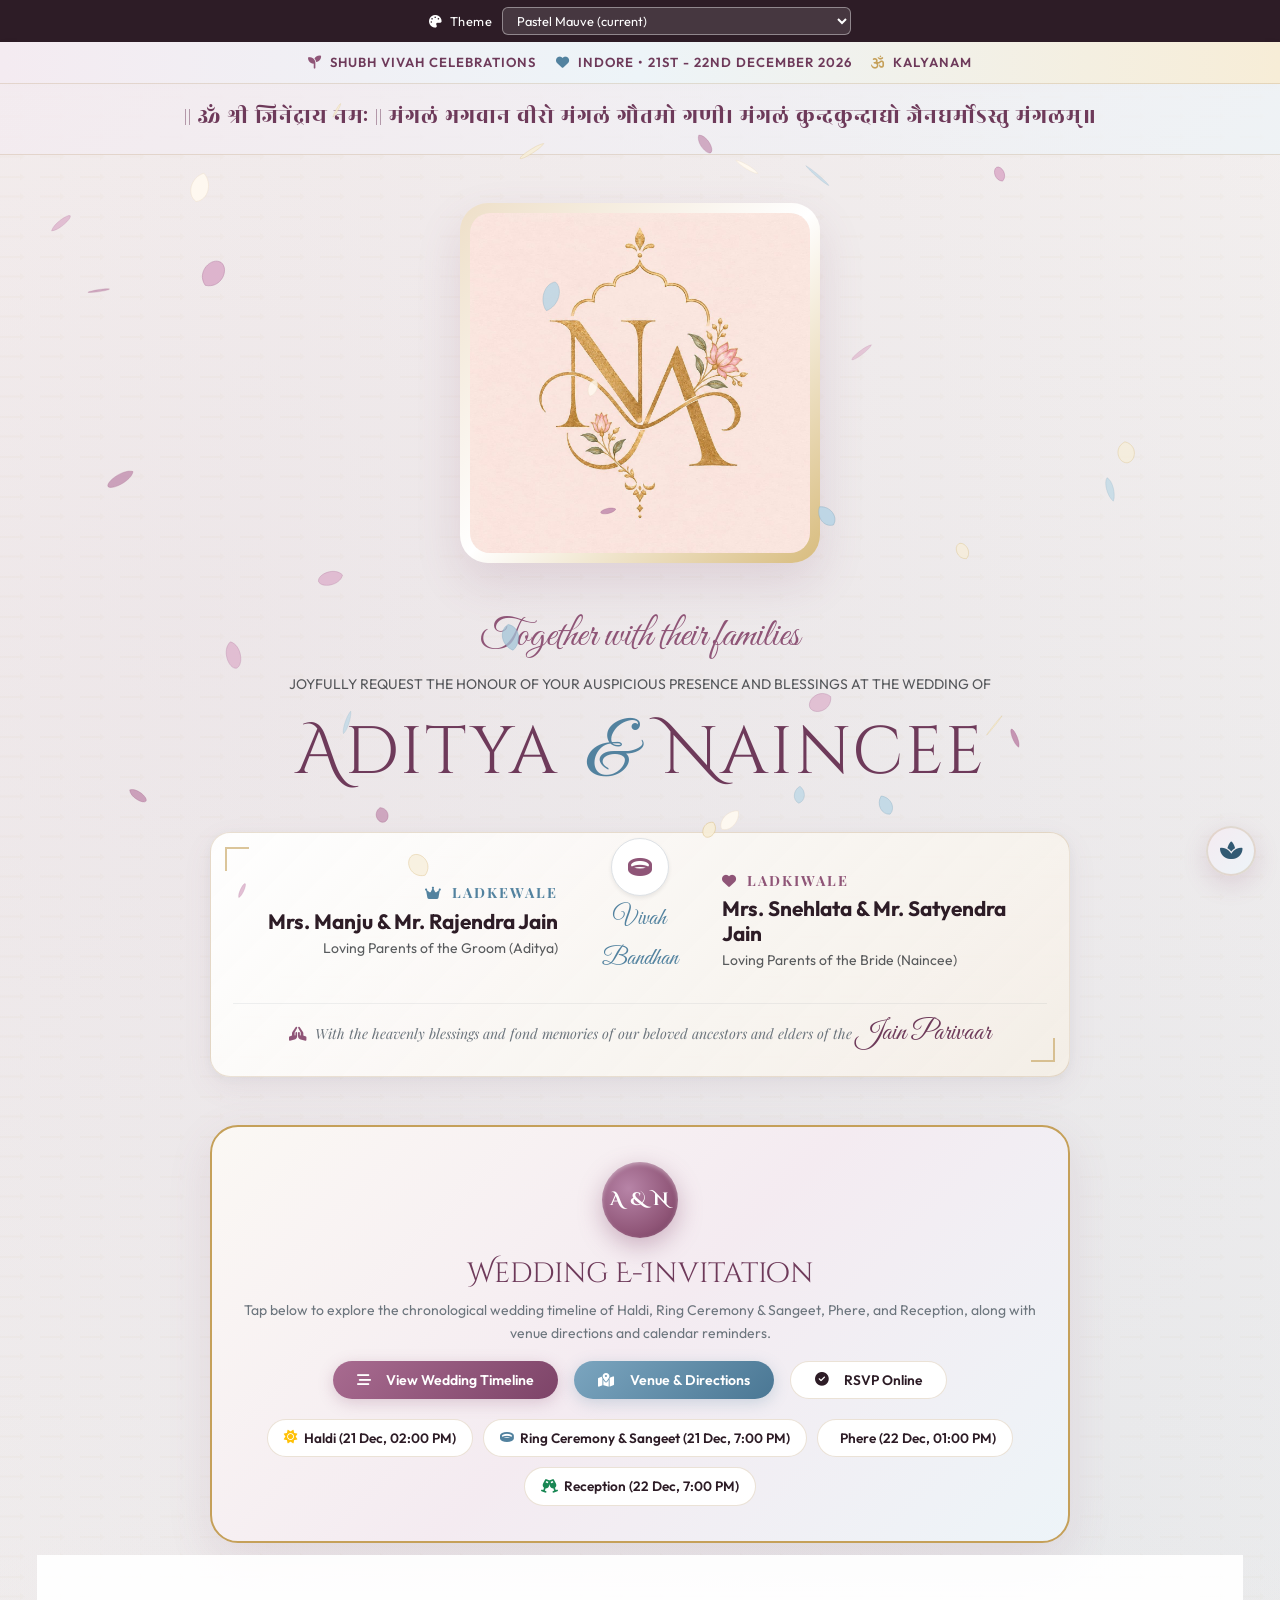
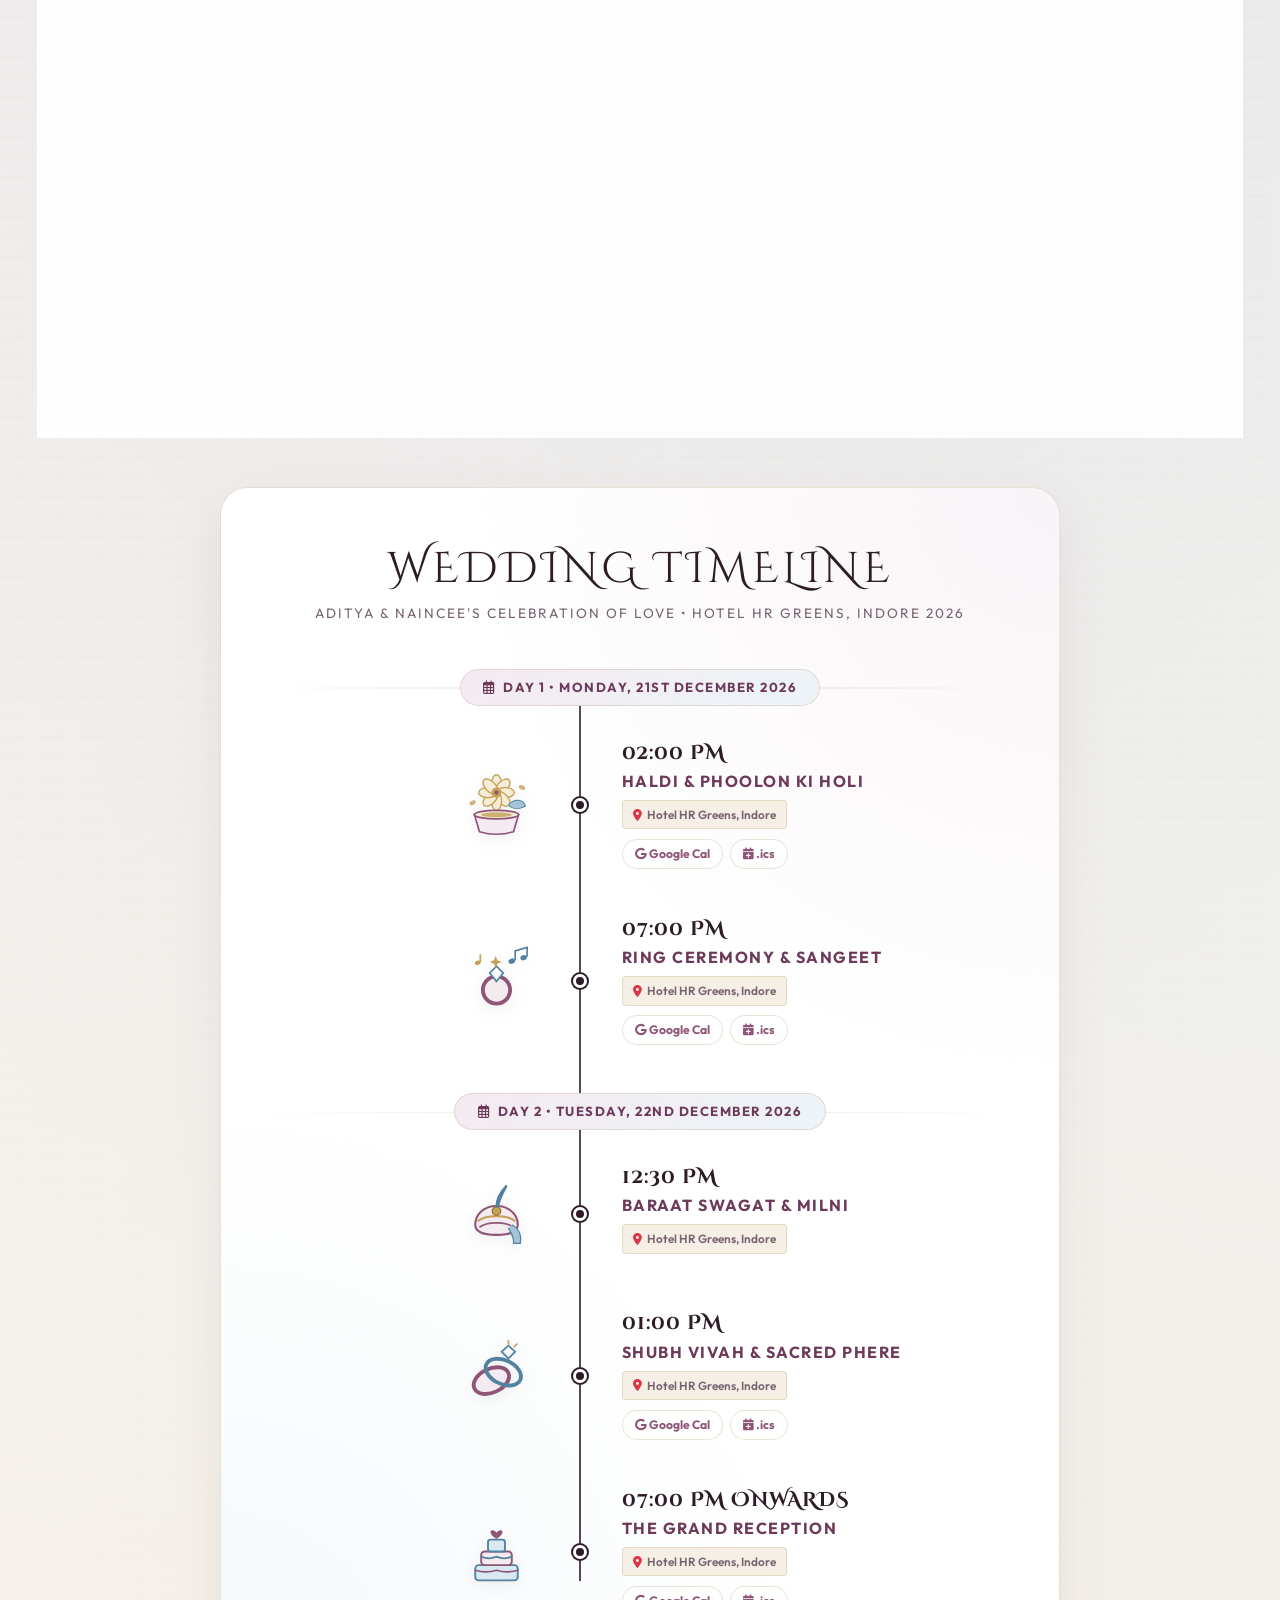
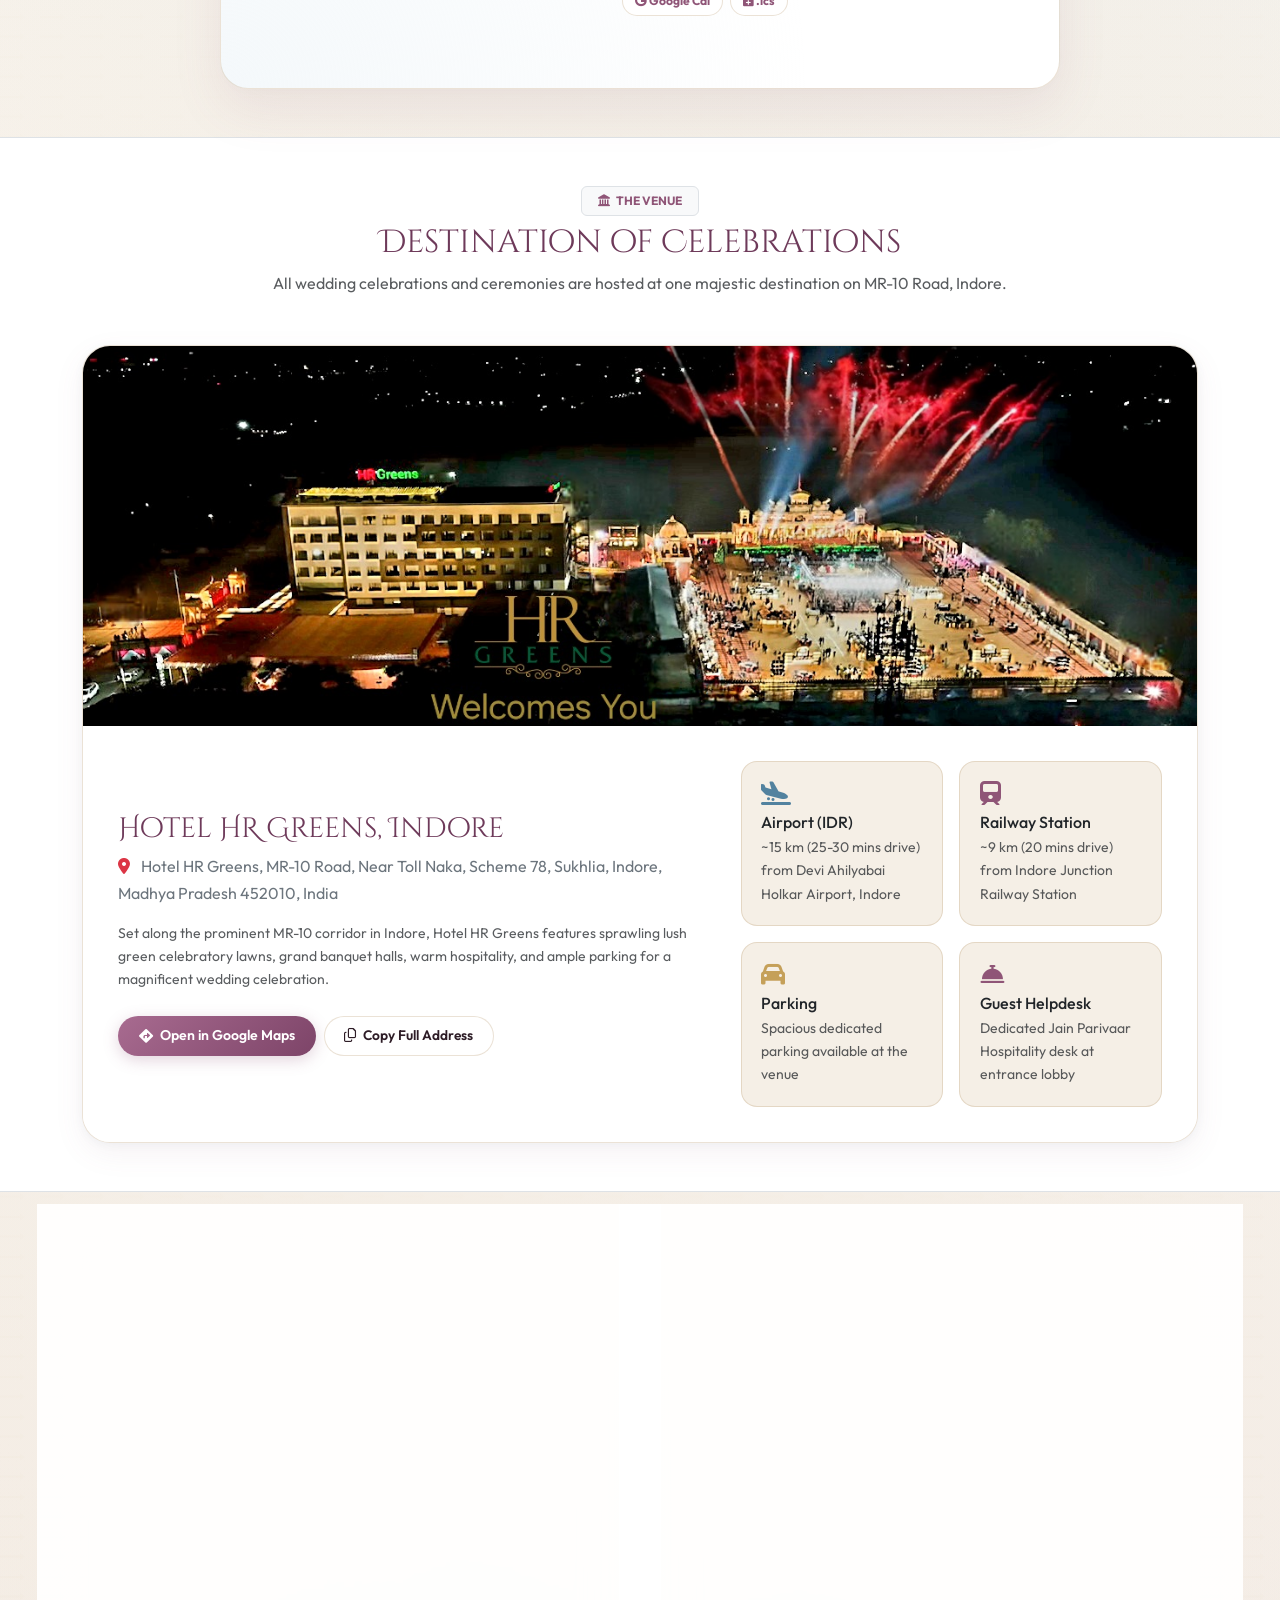
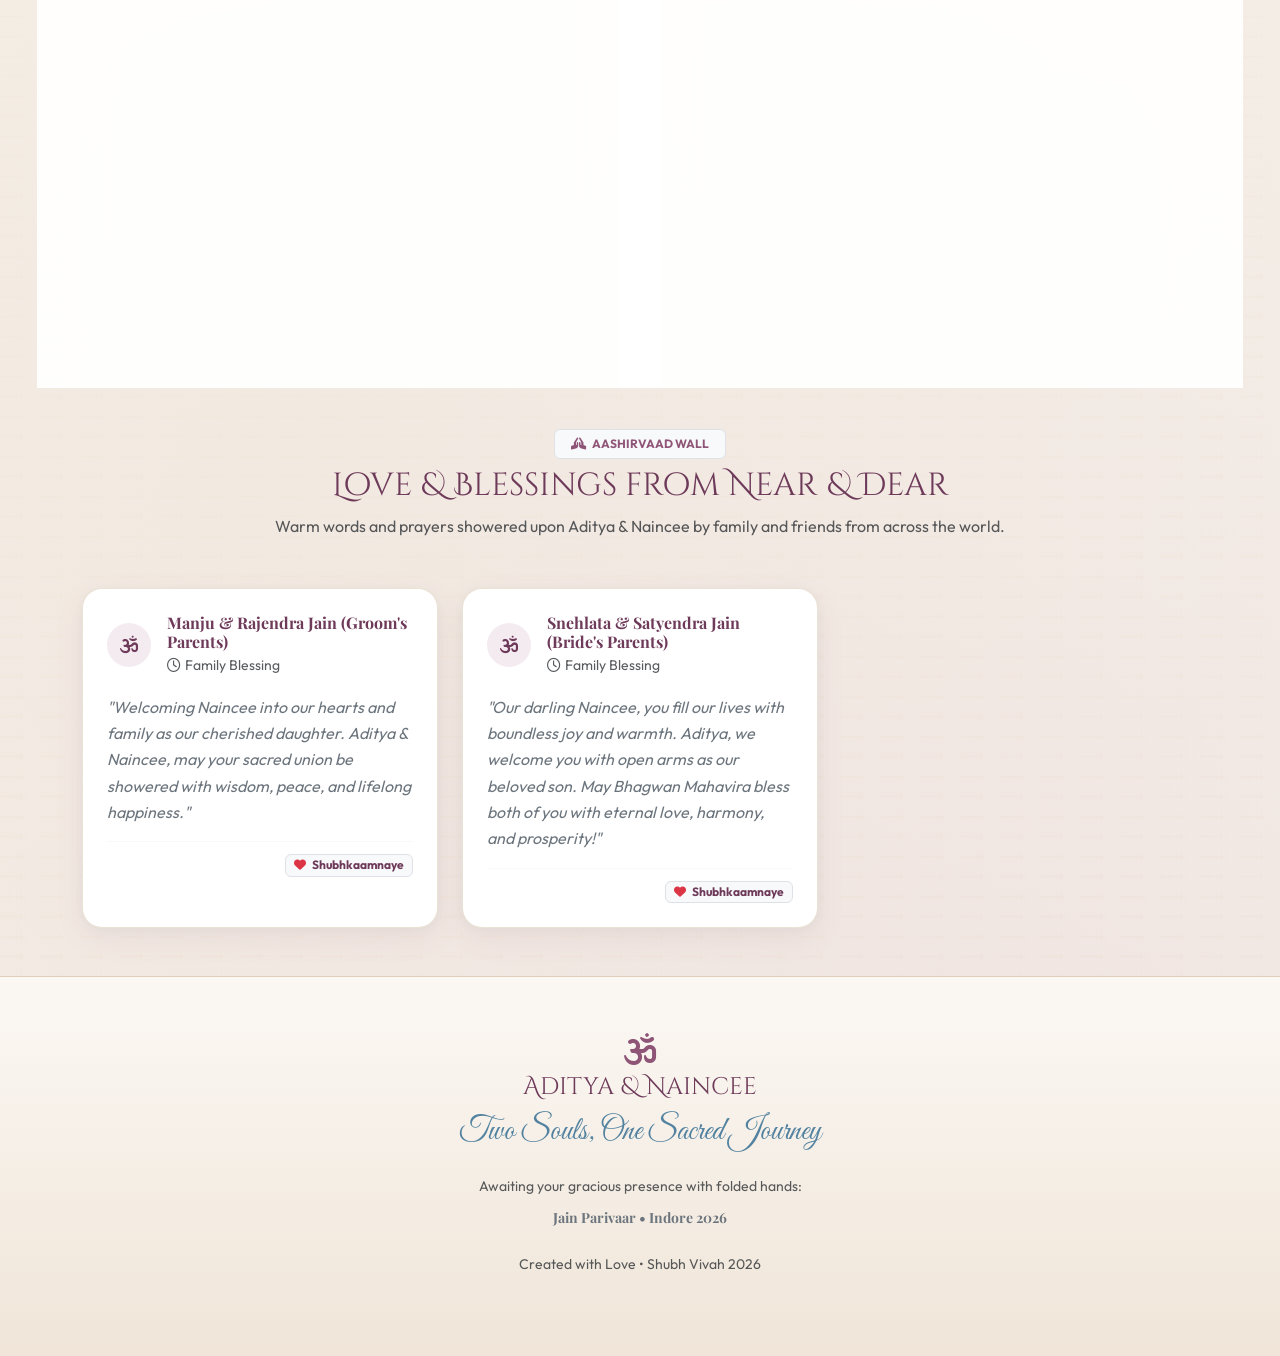
==== commit 89be4596: "Added multiple themes" ====
--- a/index.html
+++ b/index.html
@@ -35,6 +35,8 @@
             <option value="blush-sage">Option 1 · Blush Pink, Sage Green & Ivory</option>
             <option value="mint-aqua">Option 2 · Mint Aqua, Powder Blue & Champagne Gold</option>
             <option value="peach-camel">Option 3 · Peach, Apricot & Camel on Warm White</option>
+            <option value="mint-illustrated">Option 4 · Mint Aqua with Illustrations</option>
+            <option value="blush-garden">Option 5 · Blush Garden (inspiration card)</option>
         </select>
     </div>
 
@@ -77,7 +79,7 @@
 
                 <!-- Couple Royal Framed Portrait in Pastel -->
                 <div class="couple-portrait-box">
-                    <img src="assets/images/couple.jpg" alt="Aditya & Naincee - Wedding Celebrations in Indore"
+                    <img src="assets/images/logo.jpg" alt="Aditya & Naincee - Wedding Celebrations in Indore"
                         class="img-fluid">
                 </div>
 
@@ -253,29 +255,27 @@
                             <div class="timeline-left-art">
                                 <div class="timeline-art-box" title="Haldi & Floral Petals">
                                     <svg viewBox="0 0 100 100" fill="none" xmlns="http://www.w3.org/2000/svg">
-                                        <!-- Floral bowl / Marigold bloom -->
-                                        <circle cx="50" cy="50" r="32" fill="#FEF3C7" stroke="#D97706"
-                                            stroke-width="2.5" />
-                                        <circle cx="50" cy="50" r="22" fill="#FDE68A" stroke="#F59E0B" stroke-width="2"
-                                            stroke-dasharray="4 2" />
-                                        <!-- Petals -->
-                                        <ellipse cx="50" cy="18" rx="7" ry="12" fill="#F59E0B" stroke="#B45309"
-                                            stroke-width="1.5" />
-                                        <ellipse cx="50" cy="82" rx="7" ry="12" fill="#F59E0B" stroke="#B45309"
-                                            stroke-width="1.5" />
-                                        <ellipse cx="18" cy="50" rx="12" ry="7" fill="#F59E0B" stroke="#B45309"
-                                            stroke-width="1.5" />
-                                        <ellipse cx="82" cy="50" rx="12" ry="7" fill="#F59E0B" stroke="#B45309"
-                                            stroke-width="1.5" />
-                                        <ellipse cx="28" cy="28" rx="8" ry="11" transform="rotate(-45 28 28)"
-                                            fill="#FBBF24" stroke="#B45309" stroke-width="1.5" />
-                                        <ellipse cx="72" cy="72" rx="8" ry="11" transform="rotate(-45 72 72)"
-                                            fill="#FBBF24" stroke="#B45309" stroke-width="1.5" />
-                                        <ellipse cx="72" cy="28" rx="8" ry="11" transform="rotate(45 72 28)"
-                                            fill="#FBBF24" stroke="#B45309" stroke-width="1.5" />
-                                        <ellipse cx="28" cy="72" rx="8" ry="11" transform="rotate(45 28 72)"
-                                            fill="#FBBF24" stroke="#B45309" stroke-width="1.5" />
-                                        <circle cx="50" cy="50" r="10" fill="#EA580C" />
+                                        <!-- Haldi bowl: a soft marigold in the theme's gold and accent tones, a turmeric bowl beneath -->
+                                        <g style="fill: var(--gold-light); stroke: var(--gold-accent);" stroke-width="1.6">
+                                            <ellipse cx="50" cy="26" rx="6" ry="11" />
+                                            <ellipse cx="50" cy="26" rx="6" ry="11" transform="rotate(45 50 36)" />
+                                            <ellipse cx="50" cy="26" rx="6" ry="11" transform="rotate(90 50 36)" />
+                                            <ellipse cx="50" cy="26" rx="6" ry="11" transform="rotate(135 50 36)" />
+                                            <ellipse cx="50" cy="26" rx="6" ry="11" transform="rotate(180 50 36)" />
+                                            <ellipse cx="50" cy="26" rx="6" ry="11" transform="rotate(225 50 36)" />
+                                            <ellipse cx="50" cy="26" rx="6" ry="11" transform="rotate(270 50 36)" />
+                                            <ellipse cx="50" cy="26" rx="6" ry="11" transform="rotate(315 50 36)" />
+                                        </g>
+                                        <circle cx="50" cy="36" r="6" style="fill: var(--gold-accent);" />
+                                        <circle cx="50" cy="36" r="2.5" style="fill: var(--mauve-primary);" />
+                                        <!-- bowl -->
+                                        <path d="M24 62 H76 L70 82 Q50 88 30 82 Z" style="fill: var(--mauve-soft); stroke: var(--mauve-primary);" stroke-width="2" />
+                                        <ellipse cx="50" cy="62" rx="26" ry="5" style="fill: var(--gold-light); stroke: var(--mauve-primary);" stroke-width="2" />
+                                        <ellipse cx="50" cy="62" rx="18" ry="3" style="fill: var(--gold-accent);" opacity="0.8" />
+                                        <!-- a leaf and two loose petals -->
+                                        <path d="M64 50 C72 42 82 44 84 52 C76 56 68 56 64 50Z" style="fill: var(--powder-blue-light); stroke: var(--powder-blue-primary);" stroke-width="1.2" />
+                                        <ellipse cx="22" cy="48" rx="4" ry="2.5" transform="rotate(-30 22 48)" style="fill: var(--gold-accent);" opacity="0.8" />
+                                        <ellipse cx="80" cy="30" rx="4" ry="2.5" transform="rotate(25 80 30)" style="fill: var(--gold-accent);" opacity="0.8" />
                                     </svg>
                                 </div>
                             </div>
@@ -325,7 +325,7 @@
                                         <path d="M31 27V18" stroke="#C5A059" stroke-width="2" />
                                         <!-- Sparkles -->
                                         <path d="M49 20L51 25L56 27L51 29L49 34L47 29L42 27L47 25L49 20Z"
-                                            fill="#F59E0B" />
+                                            style="fill: var(--gold-accent);" />
                                     </svg>
                                 </div>
                             </div>
@@ -412,9 +412,9 @@
                                         <polygon points="56,22 64,15 72,22 64,30" fill="#EBF3F8" stroke="#52829F"
                                             stroke-width="2" />
                                         <polygon points="60,22 64,16 68,22 64,28" fill="#FFFFFF" />
-                                        <line x1="64" y1="9" x2="64" y2="13" stroke="#F59E0B" stroke-width="2"
+                                        <line x1="64" y1="9" x2="64" y2="13" style="stroke: var(--gold-accent);" stroke-width="2"
                                             stroke-linecap="round" />
-                                        <line x1="74" y1="13" x2="71" y2="16" stroke="#F59E0B" stroke-width="2"
+                                        <line x1="74" y1="13" x2="71" y2="16" style="stroke: var(--gold-accent);" stroke-width="2"
                                             stroke-linecap="round" />
                                     </svg>
                                 </div>
--- a/assets/css/style.css
+++ b/assets/css/style.css
@@ -163,7 +163,8 @@
 /* Option 2 · Mint Aqua, Powder Blue & Champagne Gold (serene, modern, royal)
    Deep aqua takes the mauve role, powder blue stays in its role, champagne gold kept,
    ground is a pale aqua-white watercolour wash. */
-html[data-theme="mint-aqua"] {
+html[data-theme="mint-aqua"],
+html[data-theme="mint-illustrated"] {
     --bg-page: #f6fbfa;
     --bg-page-soft: #eaf5f3;
     --bg-page-deep: #dcefeb;
@@ -212,7 +213,8 @@
 /* Option 1 · Blush Pink, Sage Green & Ivory (floral and romantic)
    Blush rose takes the mauve role, sage green takes the powder-blue role, matte ivory ground,
    gold foil accents kept. */
-html[data-theme="blush-sage"] {
+html[data-theme="blush-sage"],
+html[data-theme="blush-garden"] {
     --bg-page: #fdfbf6;
     --bg-page-soft: #f6f1e6;
     --bg-page-deep: #efe6d6;
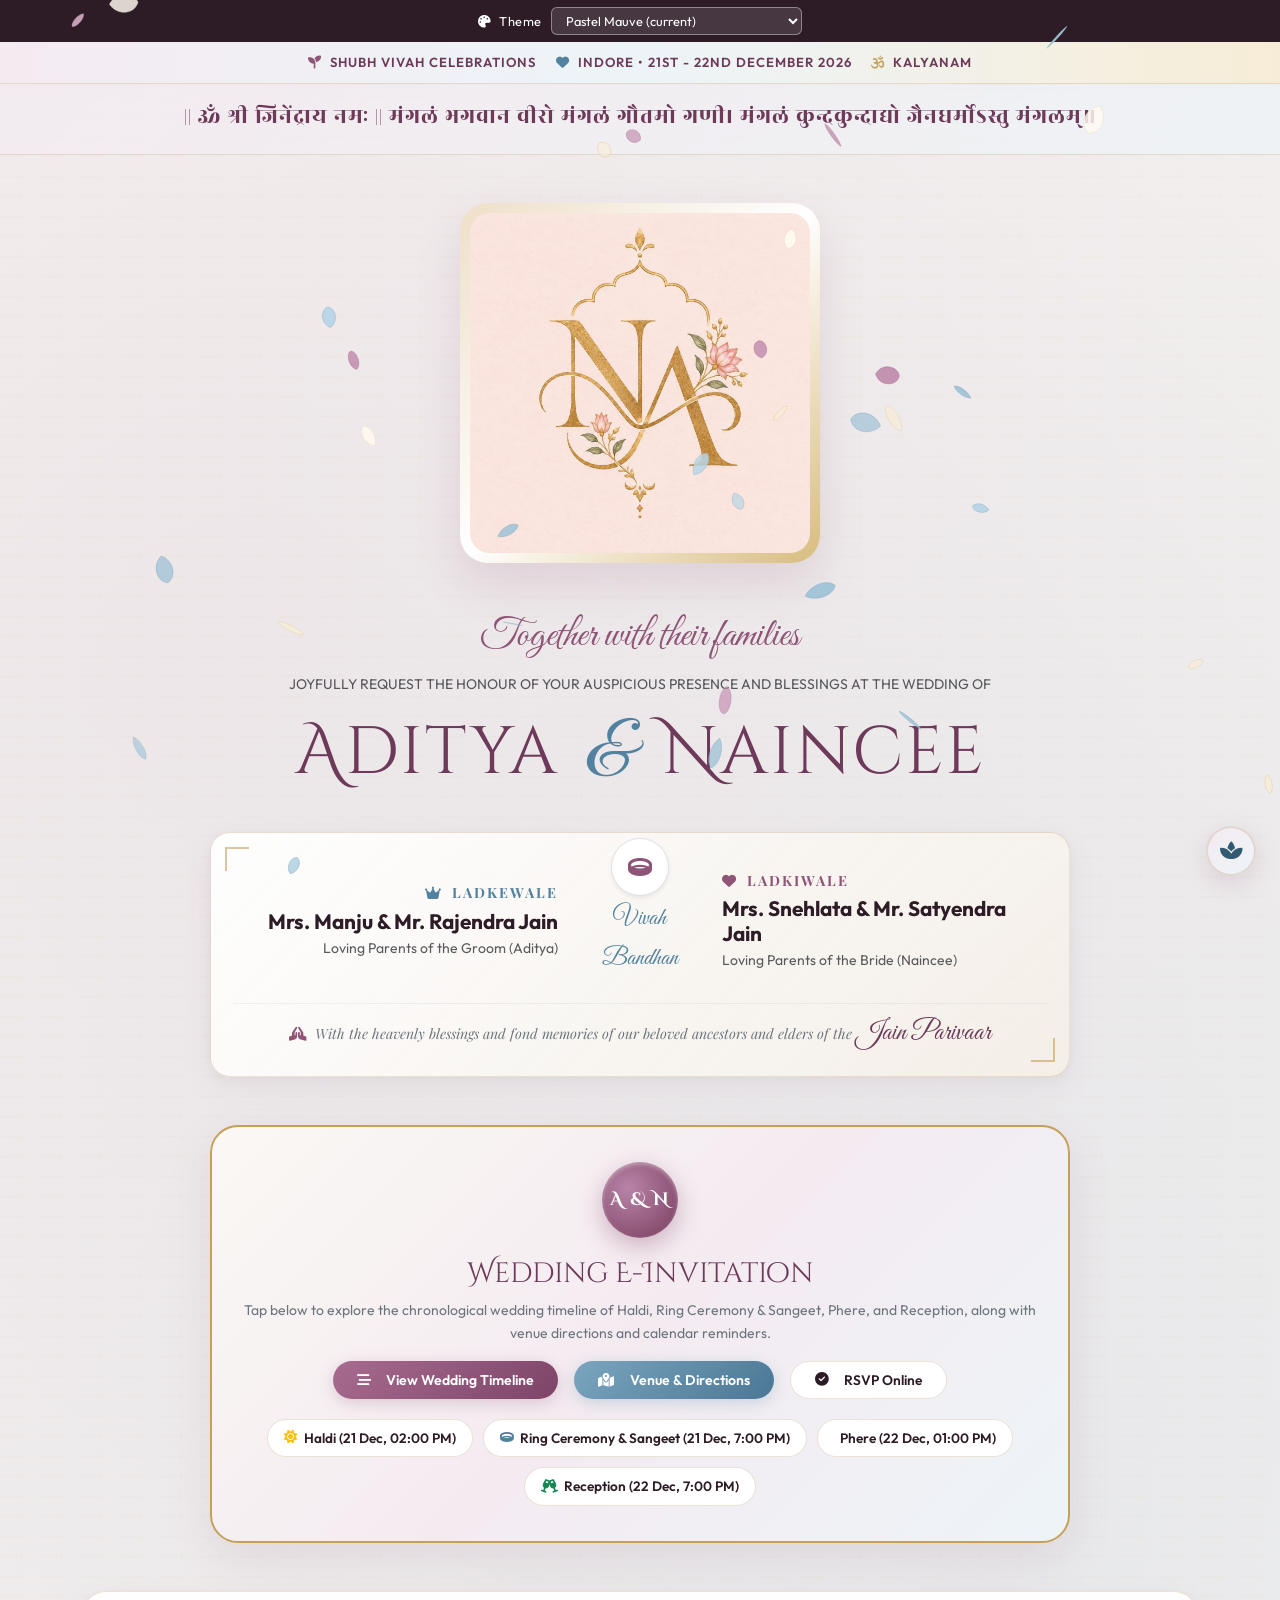
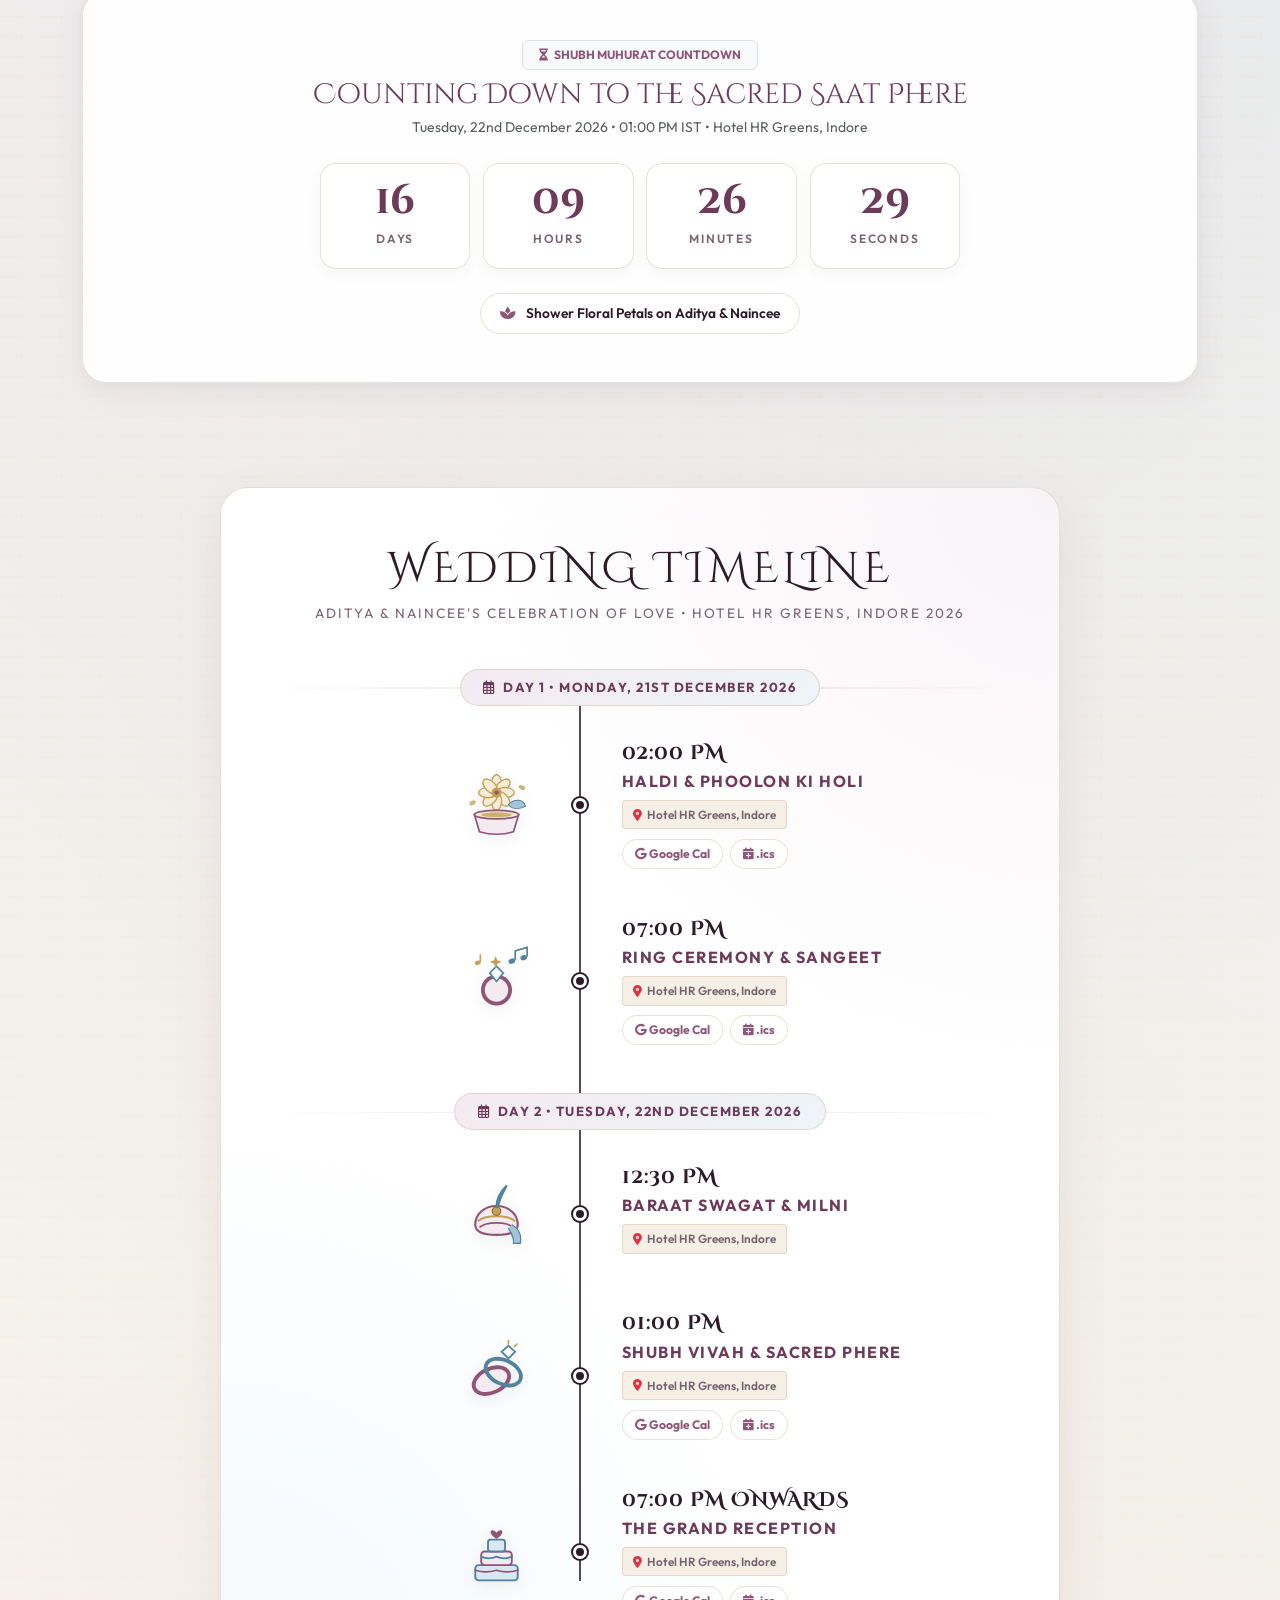
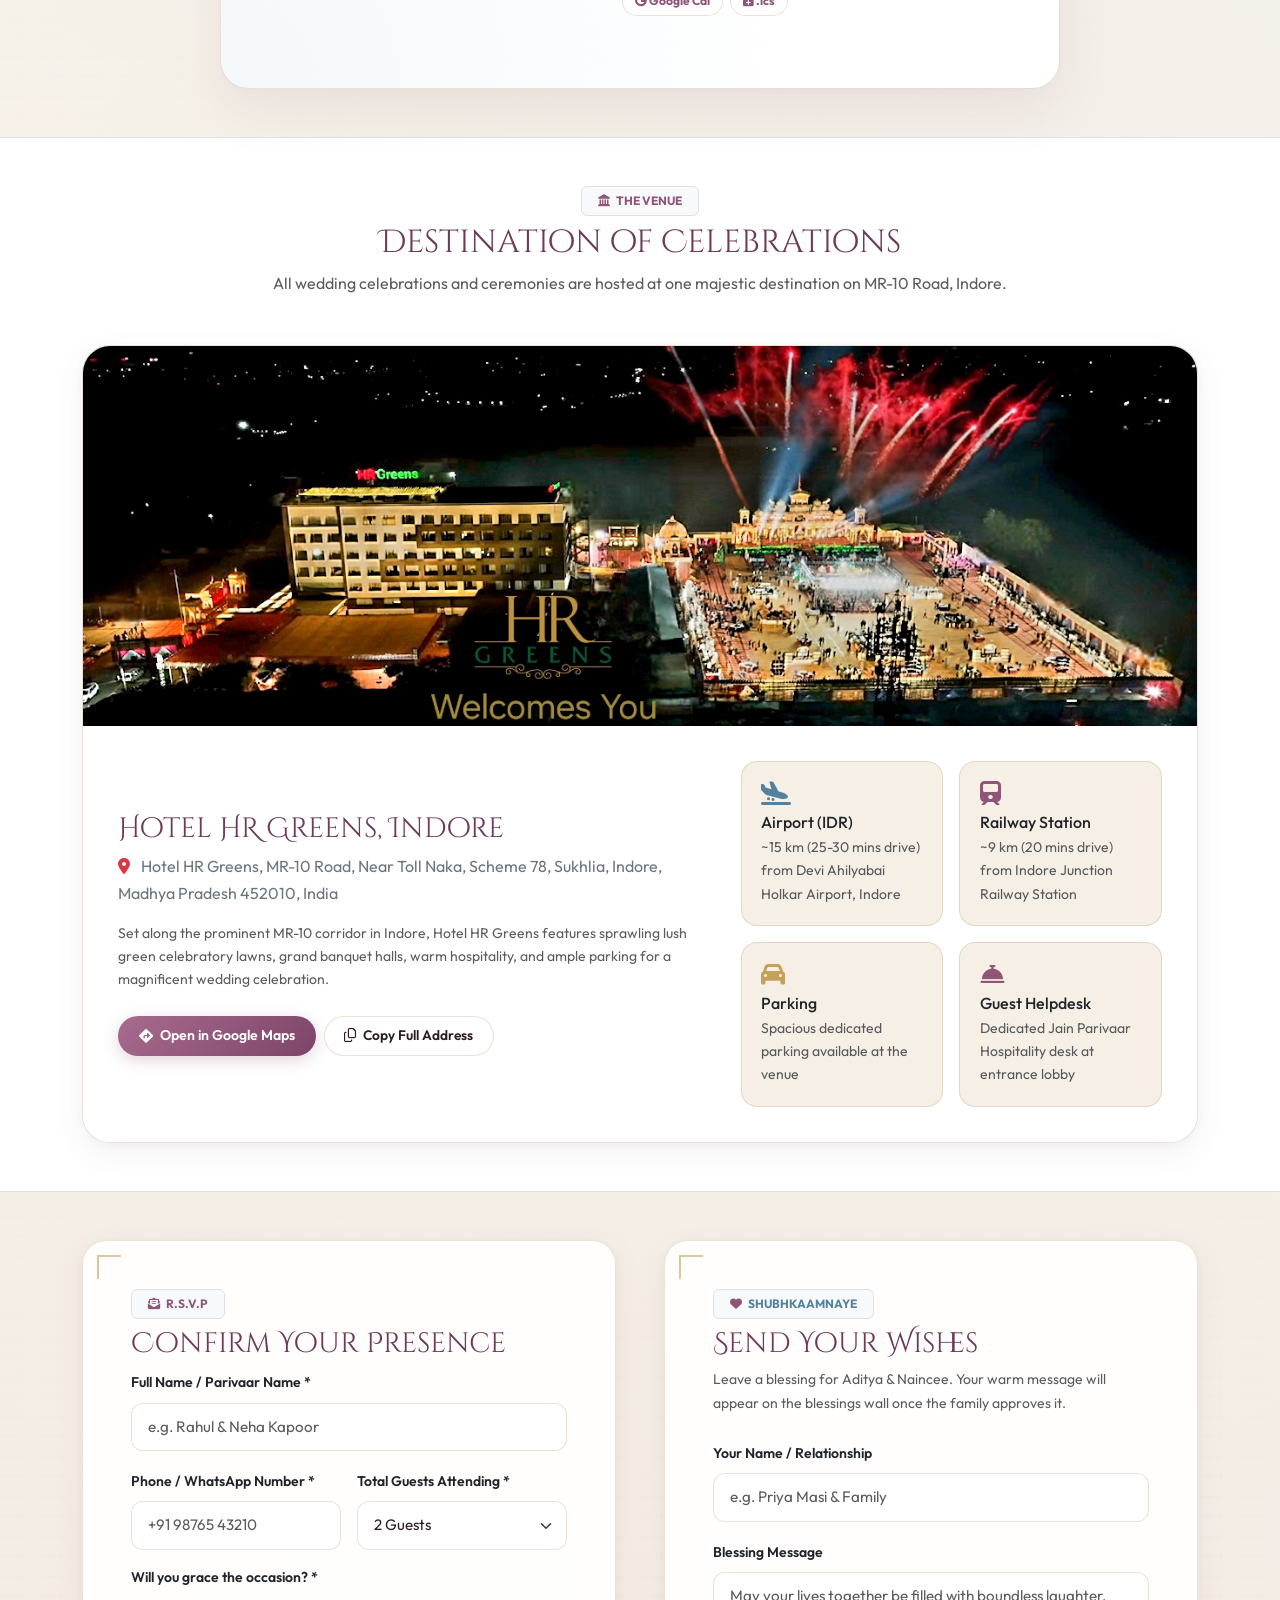
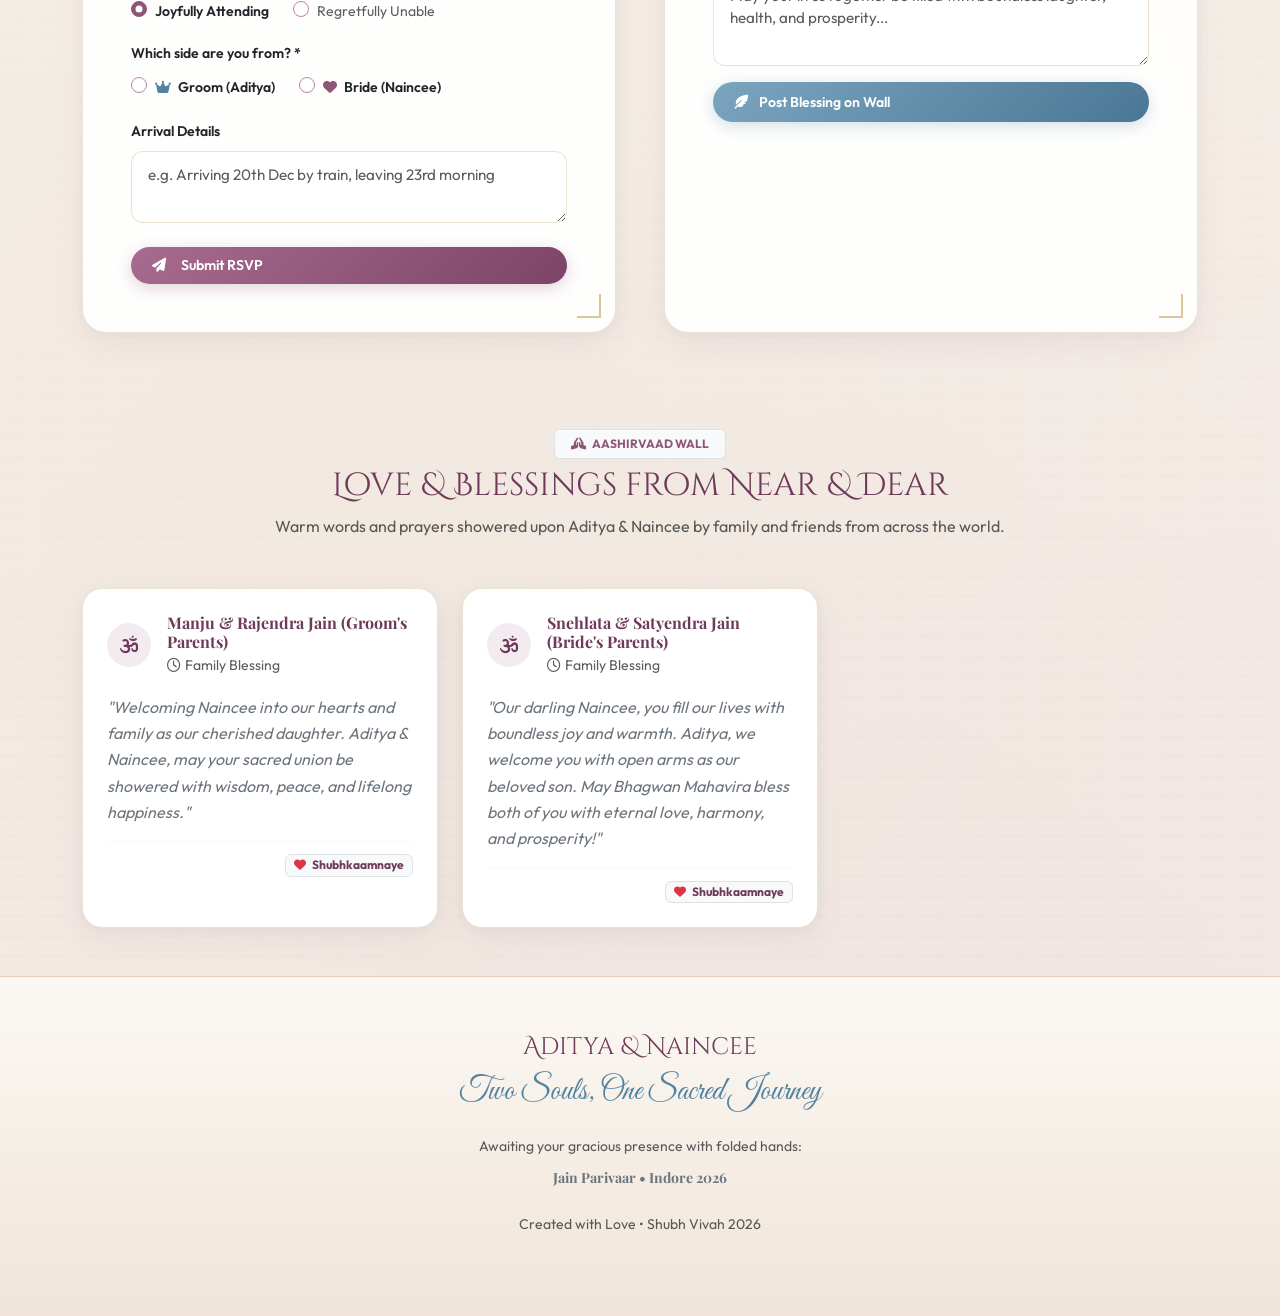
==== commit b48dd63f: "Liquid Glass" ====
--- a/index.html
+++ b/index.html
@@ -32,11 +32,10 @@
         <label for="themeSelect"><i class="fas fa-palette me-1"></i> Theme</label>
         <select id="themeSelect">
             <option value="pastel-mauve">Pastel Mauve (current)</option>
-            <option value="blush-sage">Option 1 · Blush Pink, Sage Green & Ivory</option>
-            <option value="mint-aqua">Option 2 · Mint Aqua, Powder Blue & Champagne Gold</option>
-            <option value="peach-camel">Option 3 · Peach, Apricot & Camel on Warm White</option>
-            <option value="mint-illustrated">Option 4 · Mint Aqua with Illustrations</option>
-            <option value="blush-garden">Option 5 · Blush Garden (inspiration card)</option>
+            <option value="mint-illustrated">Option 1 · Mint Aqua with Illustrations</option>
+            <option value="blush-garden">Option 2 · Blush Garden</option>
+            <option value="mint-glass">Option 3 · Mint Aqua · Liquid Glass</option>
+            <option value="blush-glass">Option 4 · Blush Garden · Liquid Glass</option>
         </select>
     </div>
 
@@ -764,9 +763,7 @@
          ========================================================================= -->
     <footer class="pastel-footer">
         <div class="container">
-            <div class="mb-3">
-                <i class="fas fa-om fa-2x text-mauve mb-2"></i>
-                <h4 class="font-royal text-mauve-deep mb-1">Aditya & Naincee</h4>
+            <div class="mb-3">                <h4 class="font-royal text-mauve-deep mb-1">Aditya & Naincee</h4>
                 <p class="font-script fs-2 text-powder-blue mb-0">Two Souls, One Sacred Journey</p>
             </div>
 
--- a/assets/css/style.css
+++ b/assets/css/style.css
@@ -111,7 +111,7 @@
 }
 ---- */
 
-/* Option 3 · Peach, Apricot & Camel on Warm White (editorial, understated)
+/* Peach, Apricot & Camel palette (unused since the option pages were removed; kept for reference)
    Warm camel takes the mauve role, peach/apricot takes the powder-blue role,
    handmade warm-white paper ground, gold foil kept. */
 html[data-theme="peach-camel"] {
@@ -160,11 +160,12 @@
     --petal-6-bg: #F1CFC8; --petal-6-border: #D9A49A;  /* blush */
 }
 
-/* Option 2 · Mint Aqua, Powder Blue & Champagne Gold (serene, modern, royal)
+/* Mint Aqua, Powder Blue & Champagne Gold palette — used by Option 1 (mint-illustrated)
    Deep aqua takes the mauve role, powder blue stays in its role, champagne gold kept,
    ground is a pale aqua-white watercolour wash. */
 html[data-theme="mint-aqua"],
-html[data-theme="mint-illustrated"] {
+html[data-theme="mint-illustrated"],
+html[data-theme="mint-glass"] {
     --bg-page: #f6fbfa;
     --bg-page-soft: #eaf5f3;
     --bg-page-deep: #dcefeb;
@@ -210,11 +211,12 @@
     --petal-6-bg: #E8D7AD; --petal-6-border: #C5A059;  /* gold */
 }
 
-/* Option 1 · Blush Pink, Sage Green & Ivory (floral and romantic)
+/* Blush Pink, Sage Green & Ivory palette — used by Option 2 (blush-garden)
    Blush rose takes the mauve role, sage green takes the powder-blue role, matte ivory ground,
    gold foil accents kept. */
 html[data-theme="blush-sage"],
-html[data-theme="blush-garden"] {
+html[data-theme="blush-garden"],
+html[data-theme="blush-glass"] {
     --bg-page: #fdfbf6;
     --bg-page-soft: #f6f1e6;
     --bg-page-deep: #efe6d6;
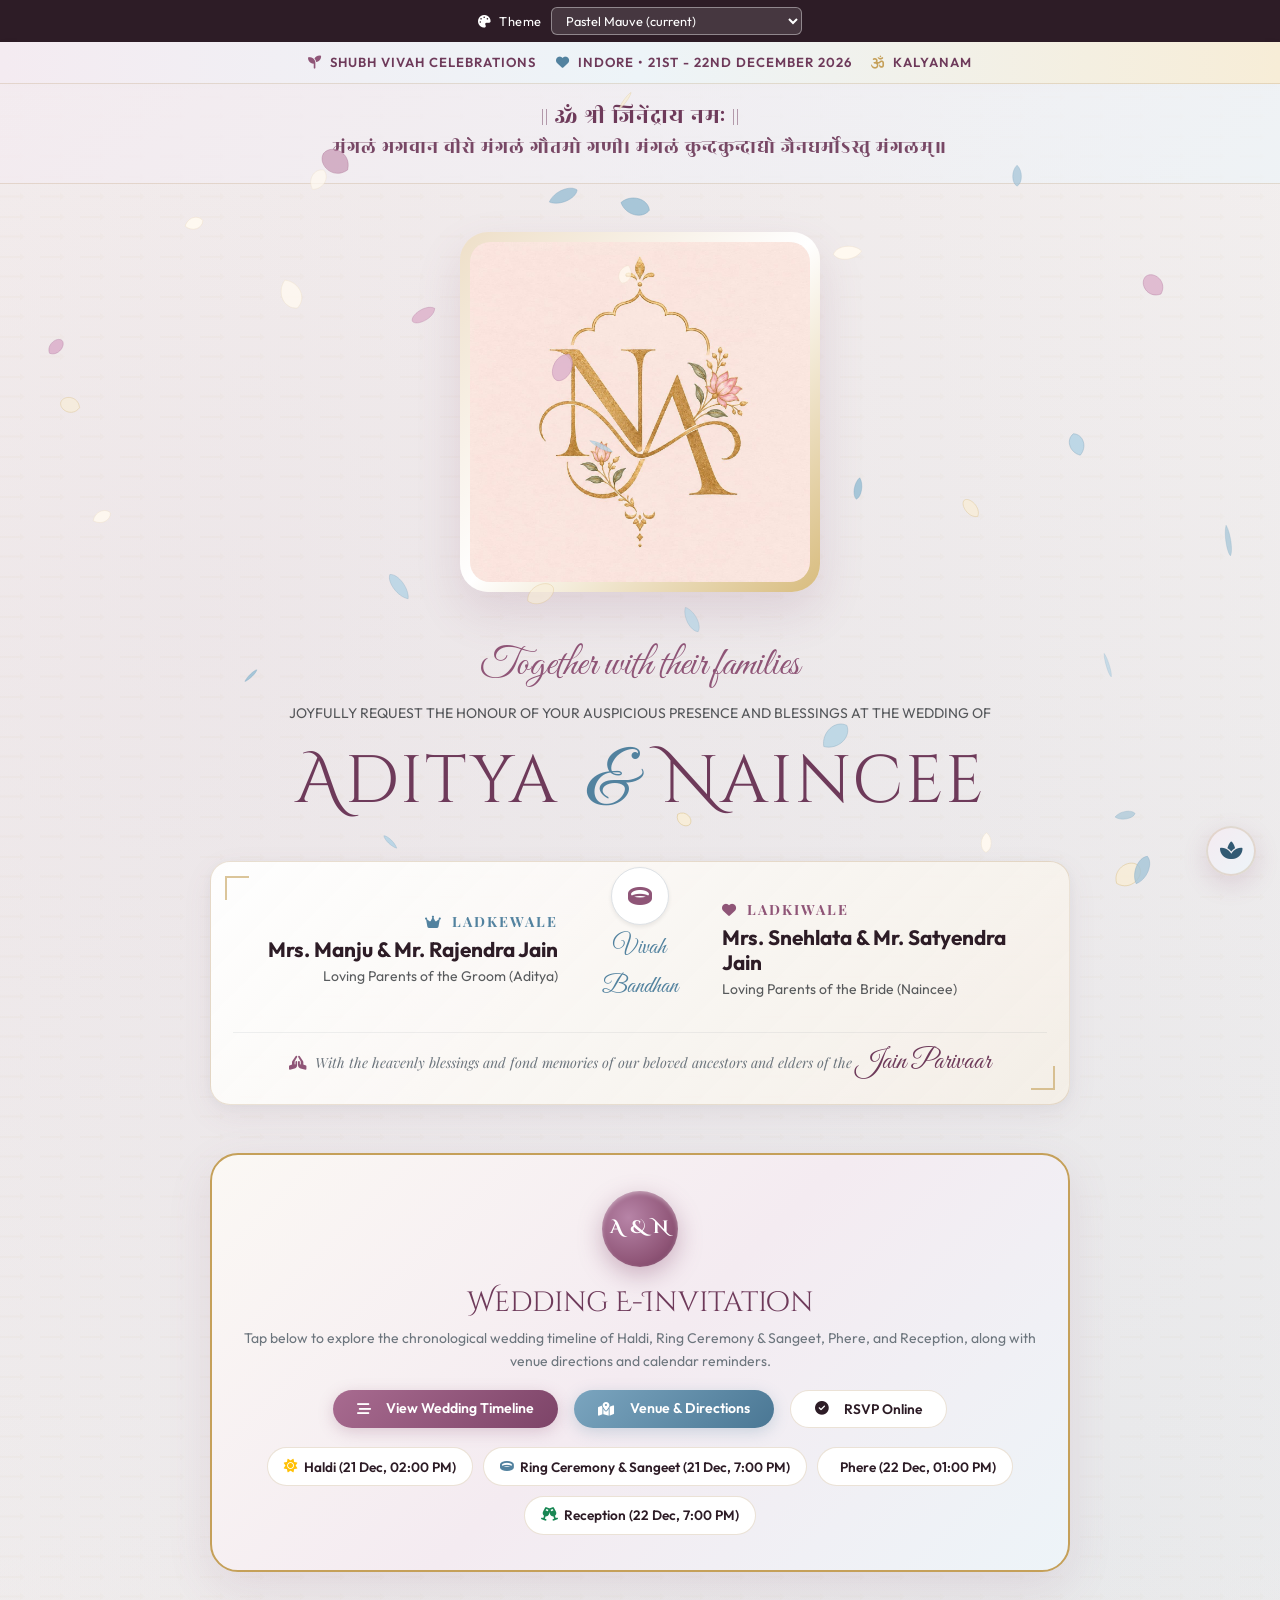
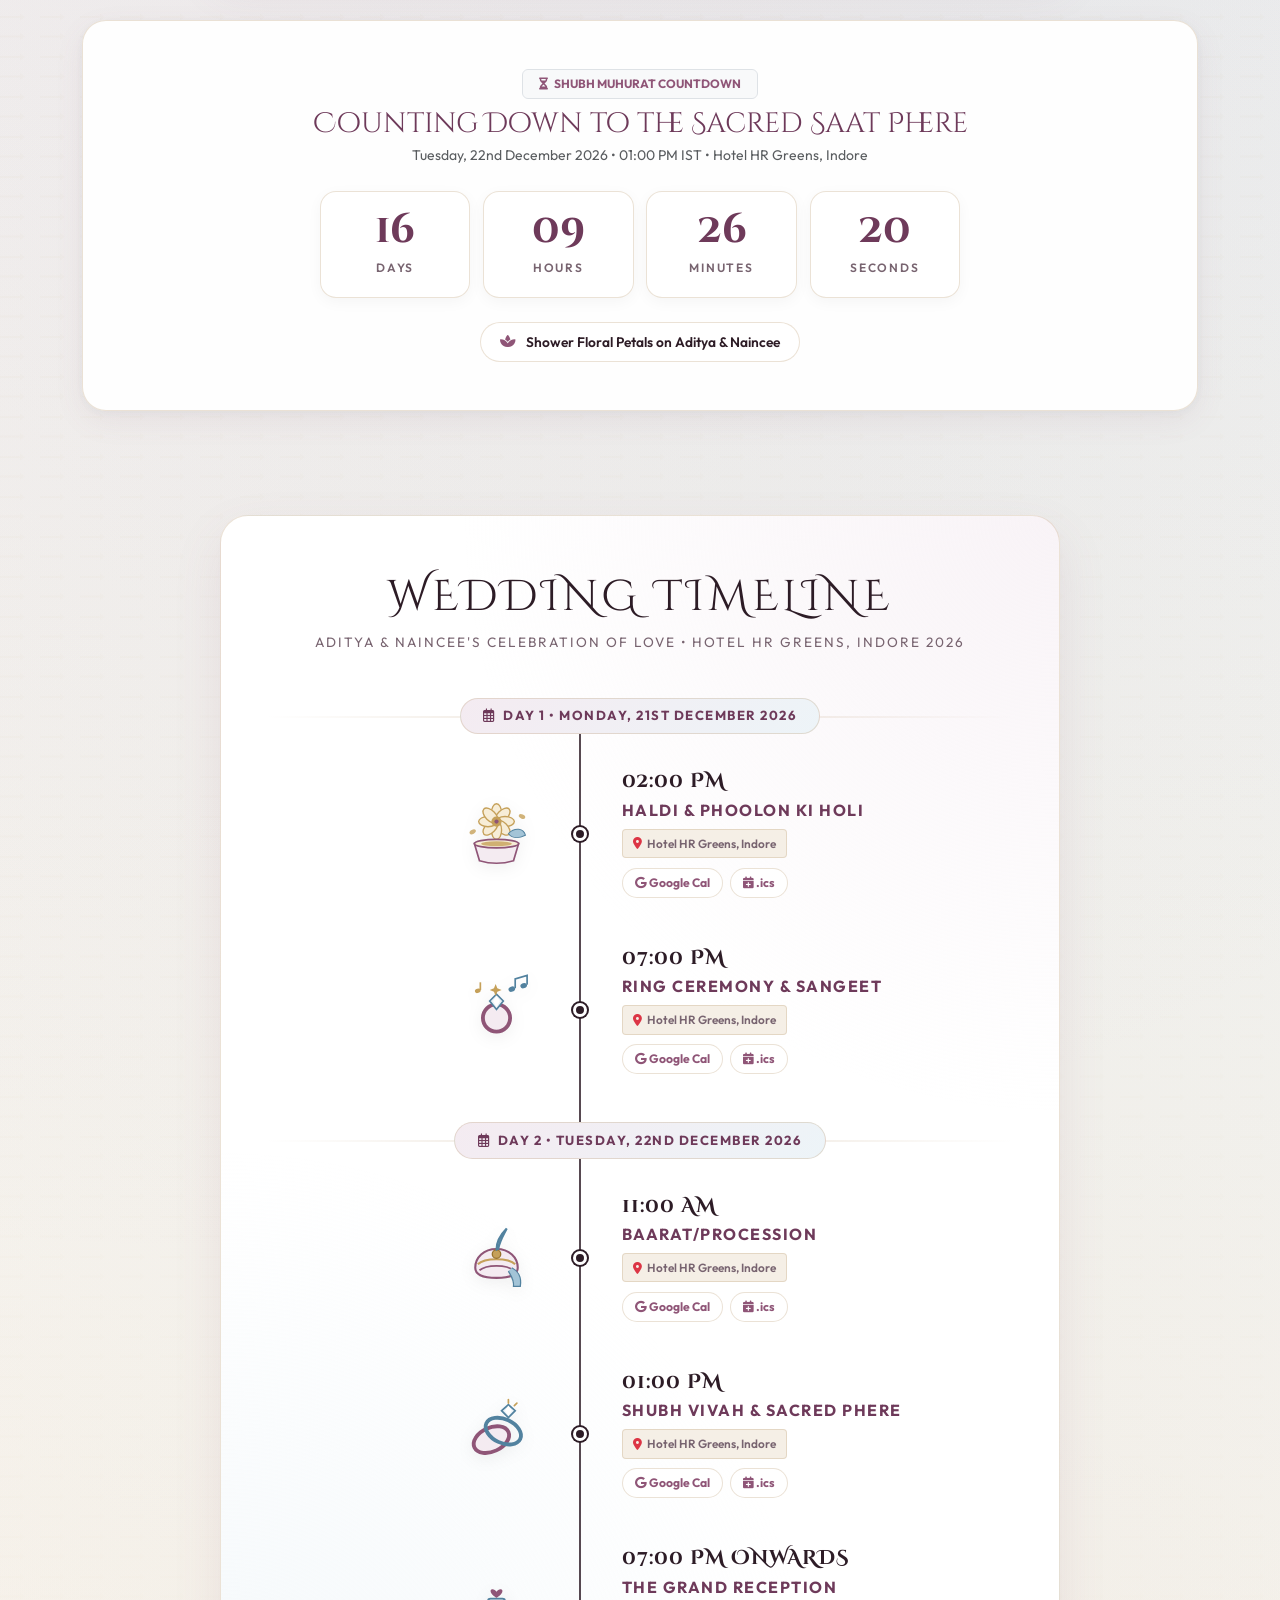
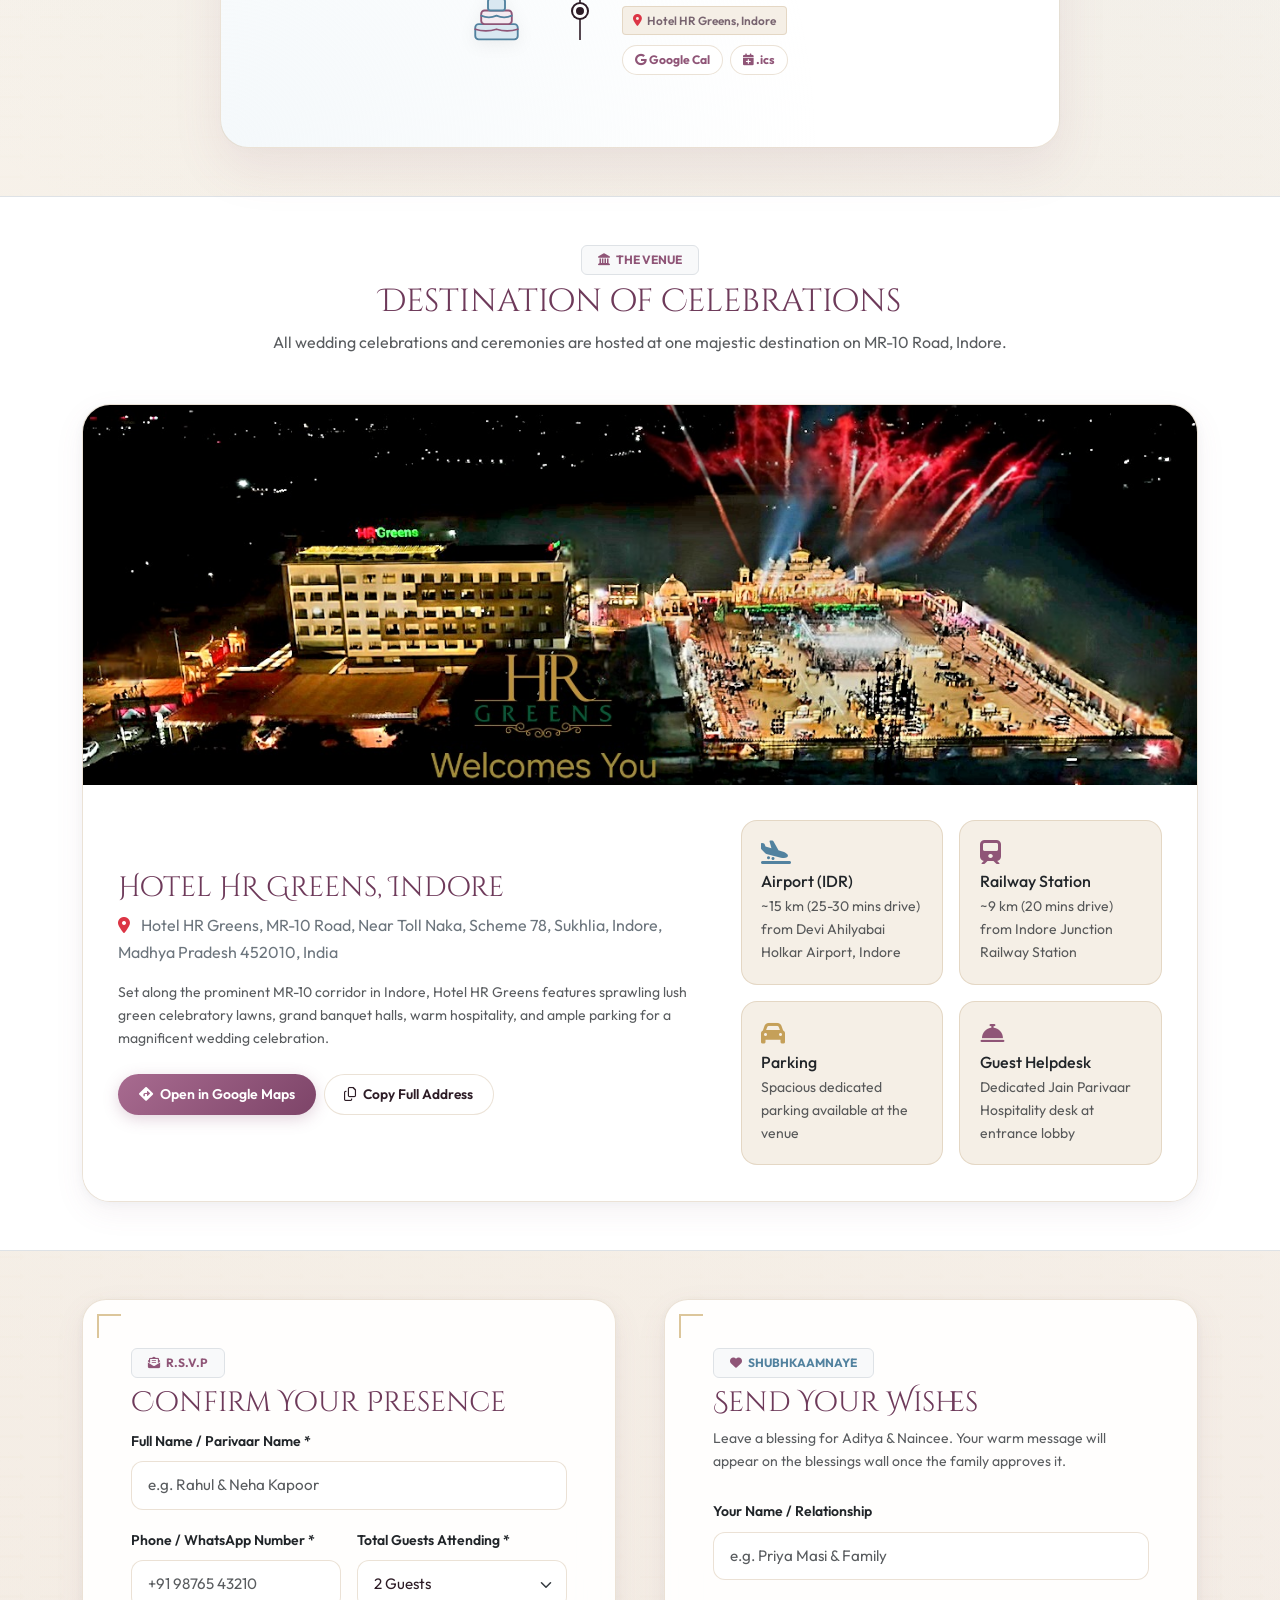
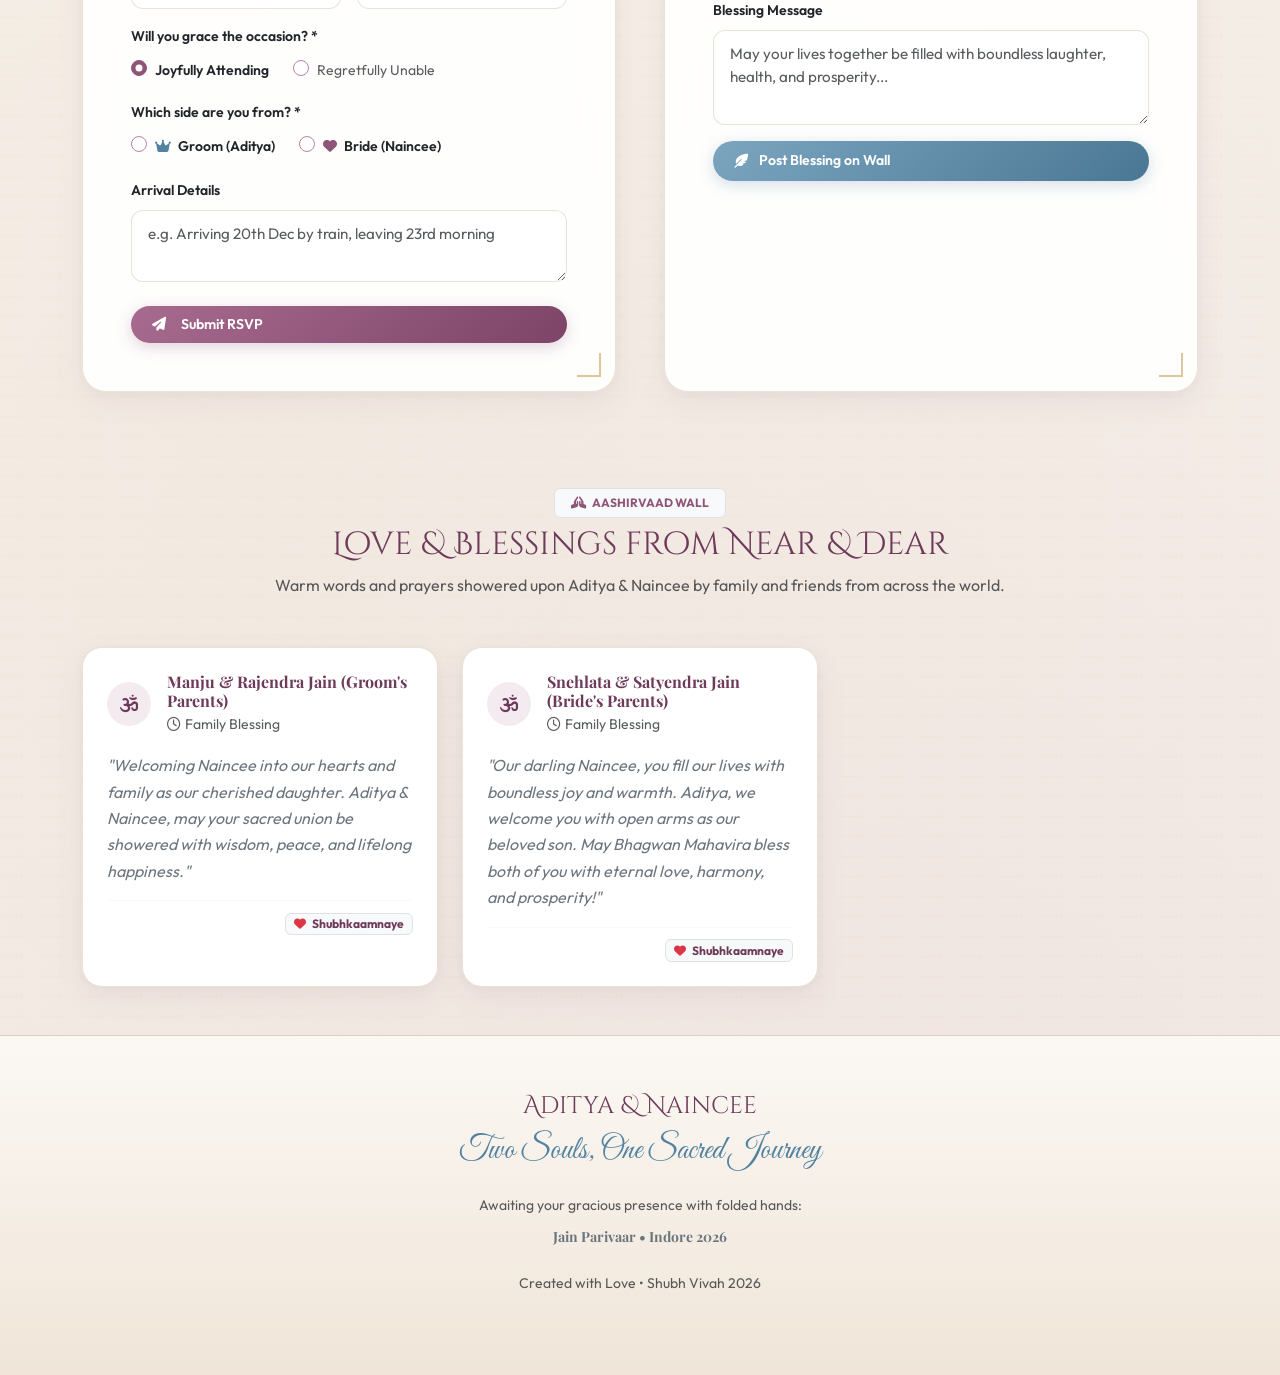
==== commit f59ab96c: "glass design transparent" ====
--- a/index.html
+++ b/index.html
@@ -63,8 +63,8 @@
     <section class="sanskrit-header-banner">
         <div class="container">
             <h5 class="sanskrit-title mb-1">
-                || ॐ श्री जिनेंद्राय नमः || मंगलं भगवान वीरो मंगलं गौतमो गणी। मंगलं कुन्दकुन्दाद्यो जैनधर्मोऽस्तु
-                मंगलम्॥
+                <span class="d-block">|| ॐ श्री जिनेंद्राय नमः ||</span>
+                <span class="d-block sanskrit-title-line2">मंगलं भगवान वीरो मंगलं गौतमो गणी। मंगलं कुन्दकुन्दाद्यो जैनधर्मोऽस्तु मंगलम्॥</span>
             </h5>
         </div>
     </section>
@@ -357,7 +357,7 @@
                             </span>
                         </div>
 
-                        <!-- EVENT 3: BARAAT SWAGAT & MILNI -->
+                        <!-- EVENT 3: BAARAT / PROCESSION -->
                         <div class="timeline-event-row">
                             <!-- Left Illustration (Royal Safa / Dhol Welcome) -->
                             <div class="timeline-left-art">
@@ -384,14 +384,14 @@
                             <div class="timeline-center-dot"></div>
                             <!-- Right Info -->
                             <div class="timeline-right-info">
-                                <div class="timeline-time-label">12:30 PM</div>
-                                <div class="timeline-title-label">Baraat Swagat & Milni</div>
+                                <div class="timeline-time-label">11:00 AM</div>
+                                <div class="timeline-title-label">Baarat/Procession</div>
                                 <div class="timeline-meta-wrap">
                                     <span class="timeline-badge-tag">
                                         <i class="fas fa-map-marker-alt text-danger"></i> Hotel HR Greens, Indore
                                     </span>
                                 </div>
-                            </div>
+                            <div class="timeline-cal-action">                                <button class="btn-cal-mini" onclick="window.addEventToCalendar('baraat')">                                    <i class="fab fa-google"></i> Google Cal                                </button>                                <button class="btn-cal-mini" onclick="window.downloadICS('baraat')">                                    <i class="fas fa-calendar-plus"></i> .ics                                </button>                            </div>                            </div>
                         </div>
 
                         <!-- EVENT 4: SHUBH VIVAH & SACRED PHERE -->
--- a/assets/css/style.css
+++ b/assets/css/style.css
@@ -382,6 +382,13 @@
     text-align: center;
 }
 
+/* the mangal shloka sits on its own line under the invocation, a touch smaller */
+.sanskrit-title-line2 {
+    font-size: 0.86em;
+    margin-top: 0.3rem;
+    opacity: 0.92;
+}
+
 .sanskrit-title {
     font-family: 'Rozha One', serif;
     font-size: clamp(1.1rem, 2.3vw, 1.45rem);
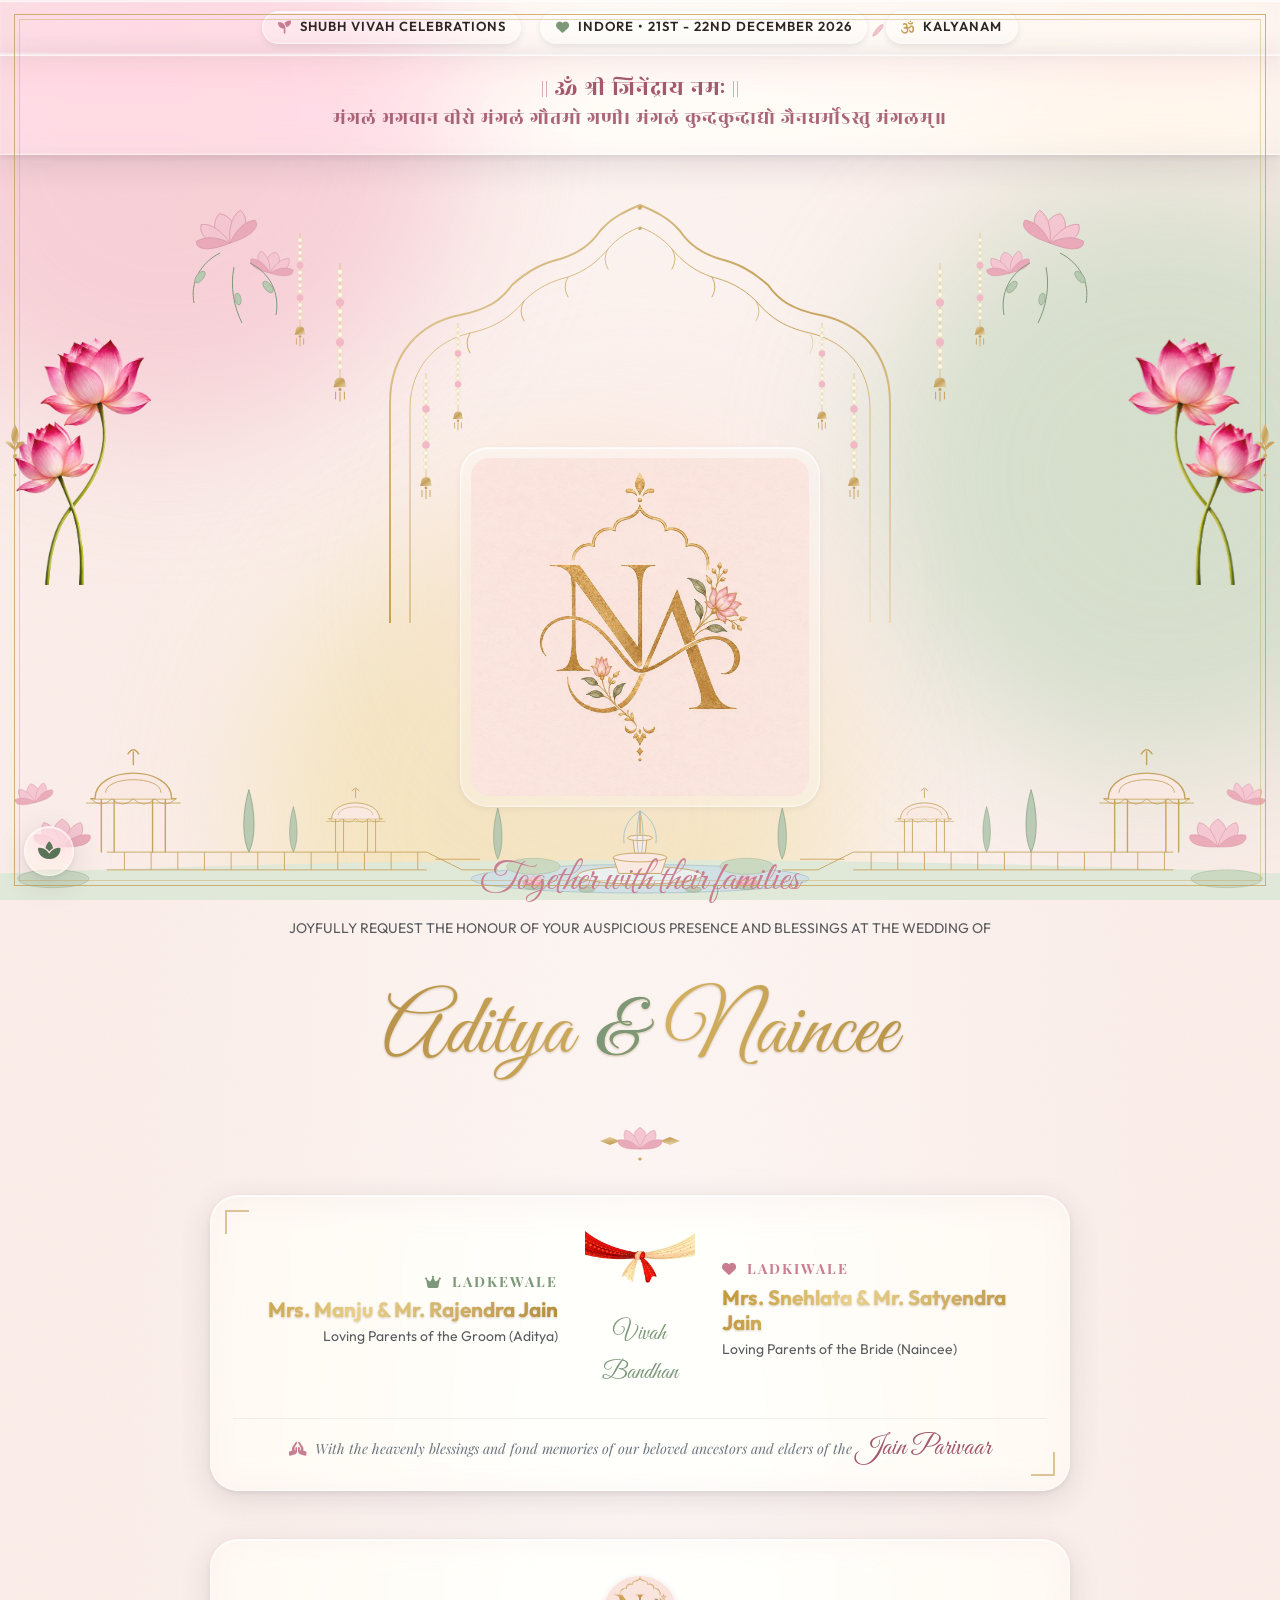
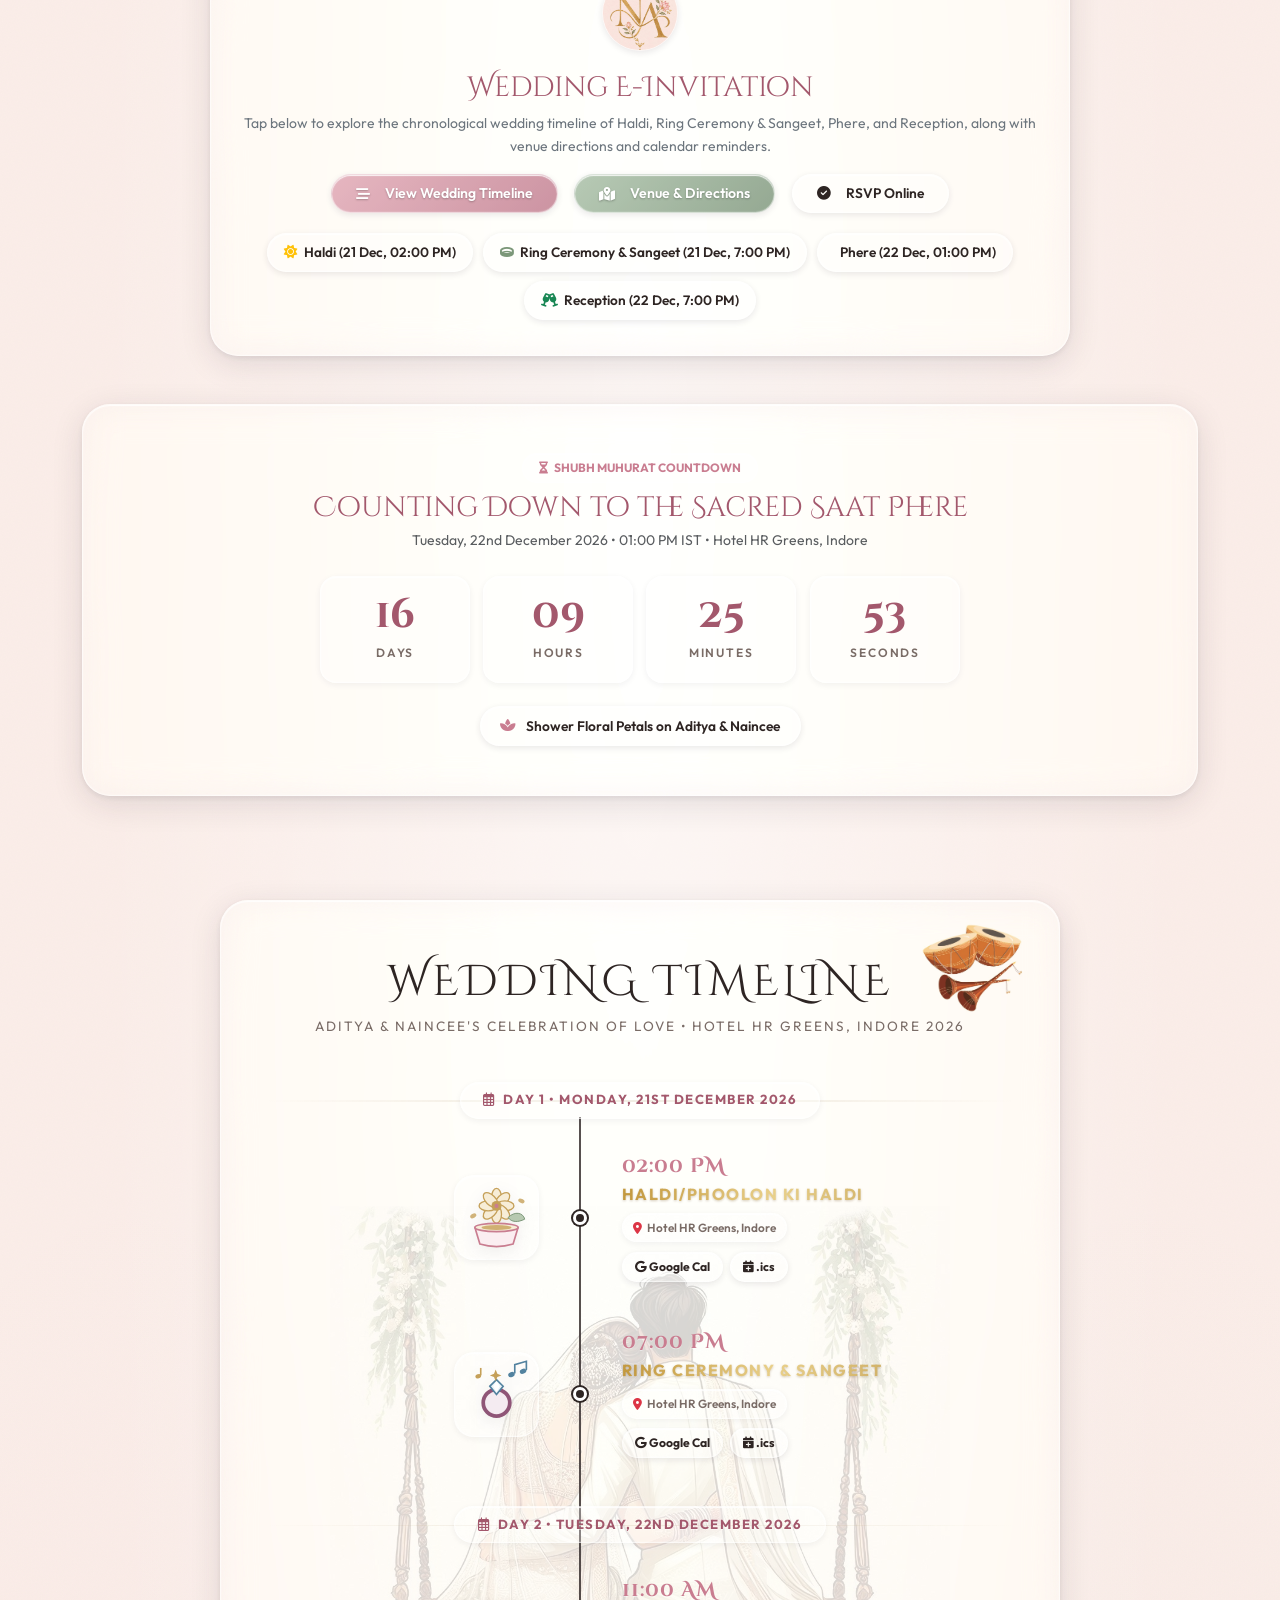
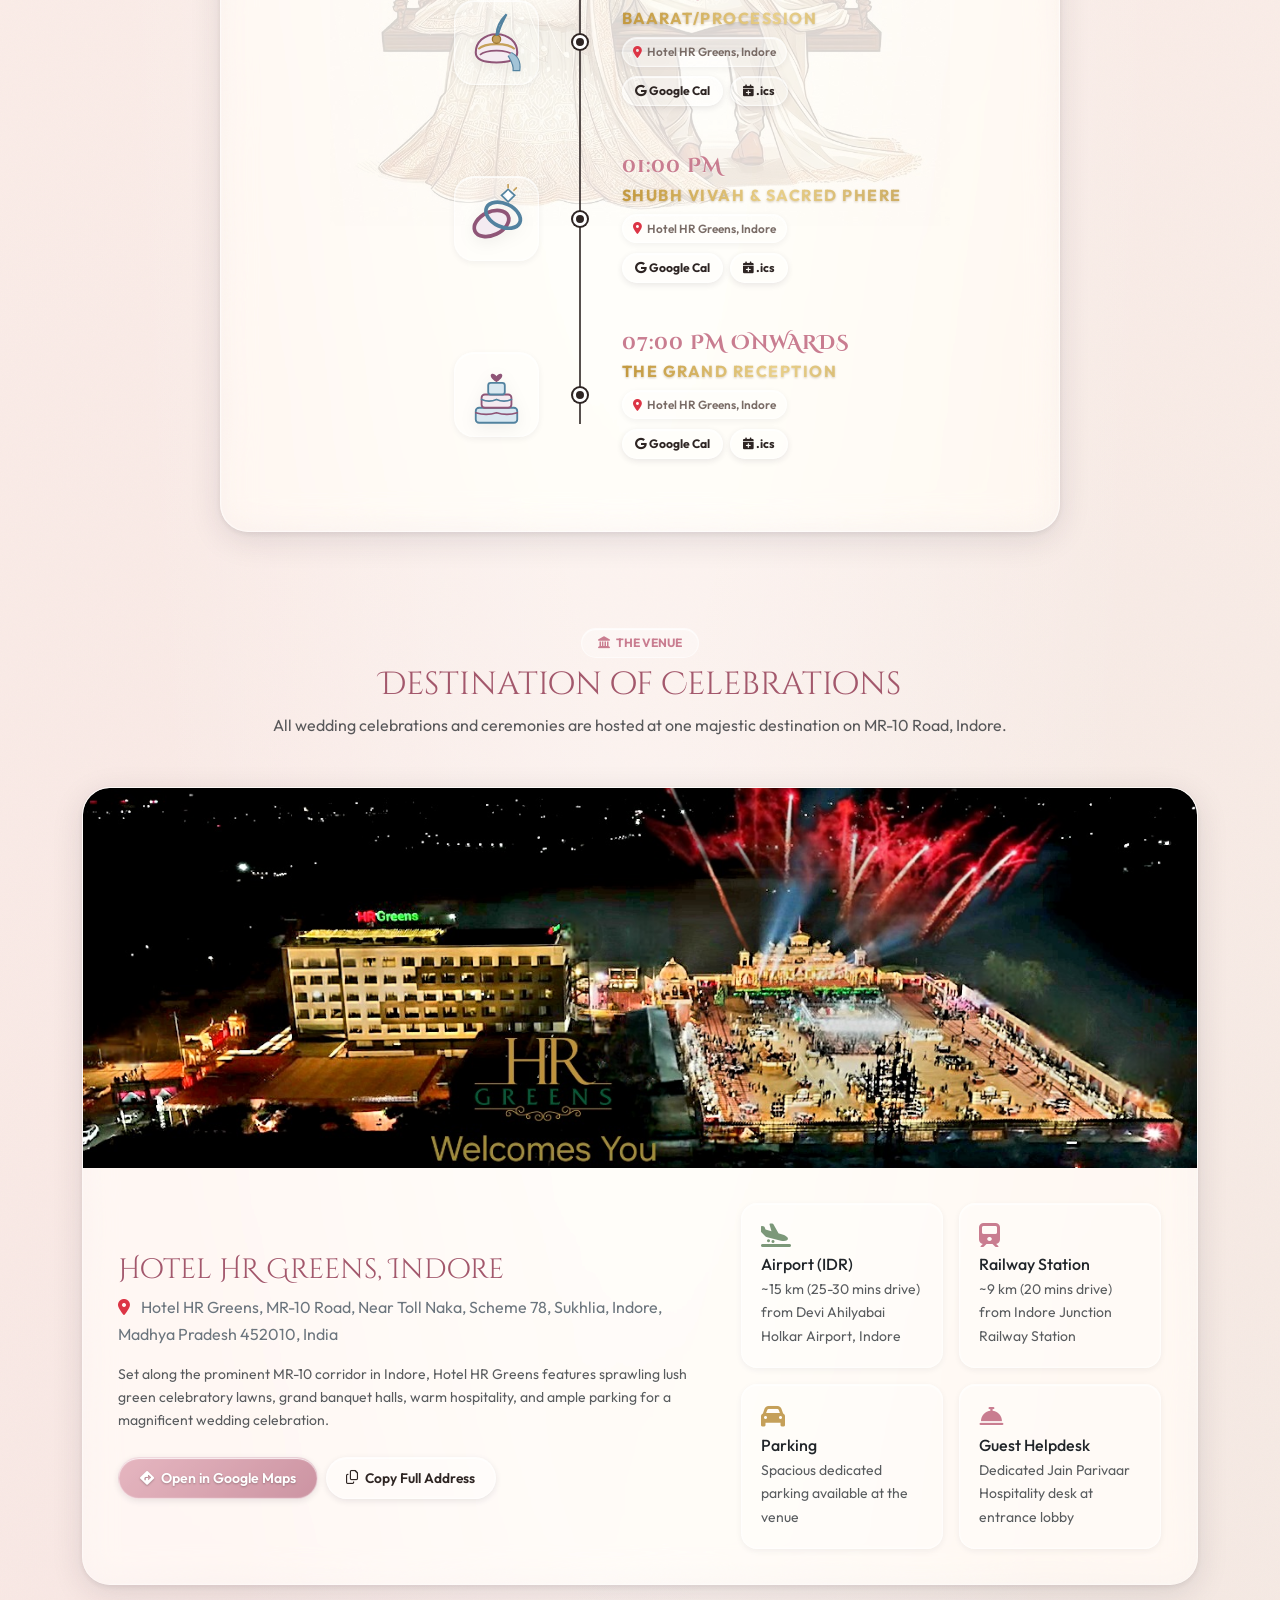
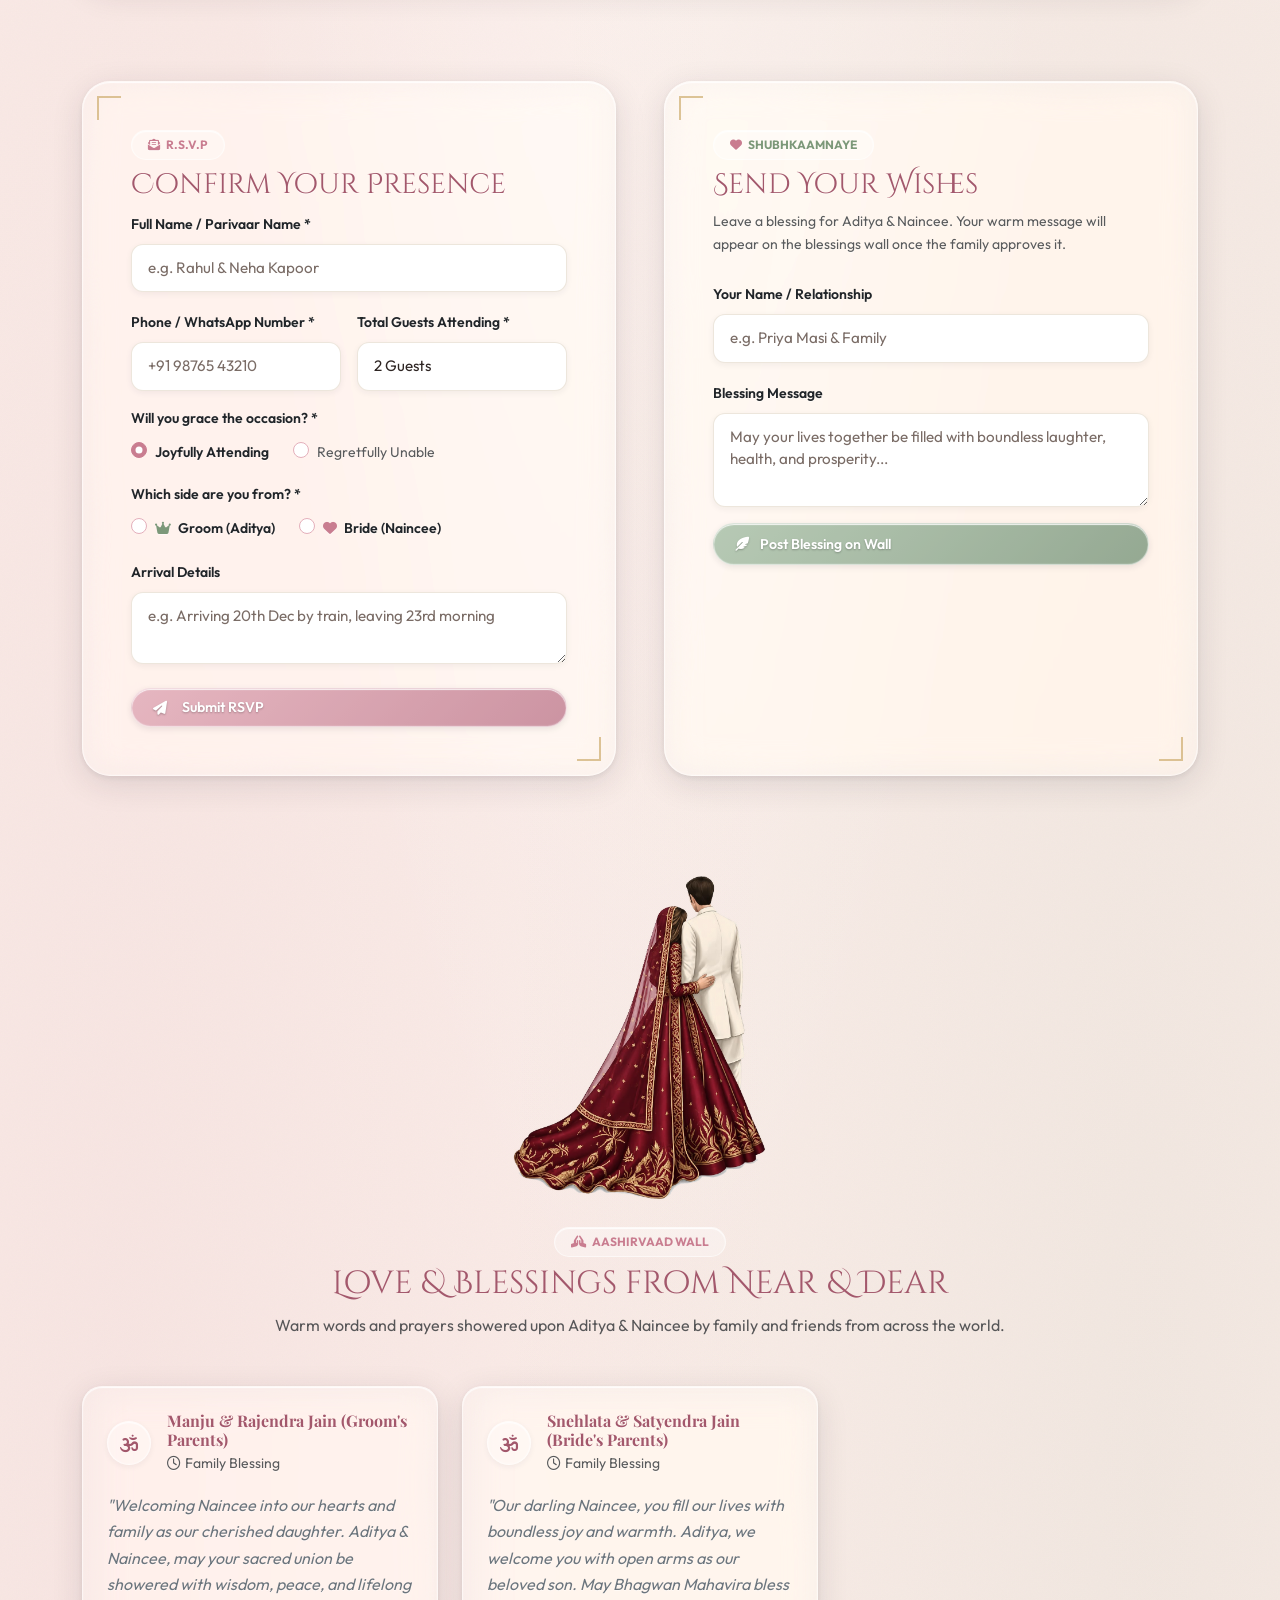
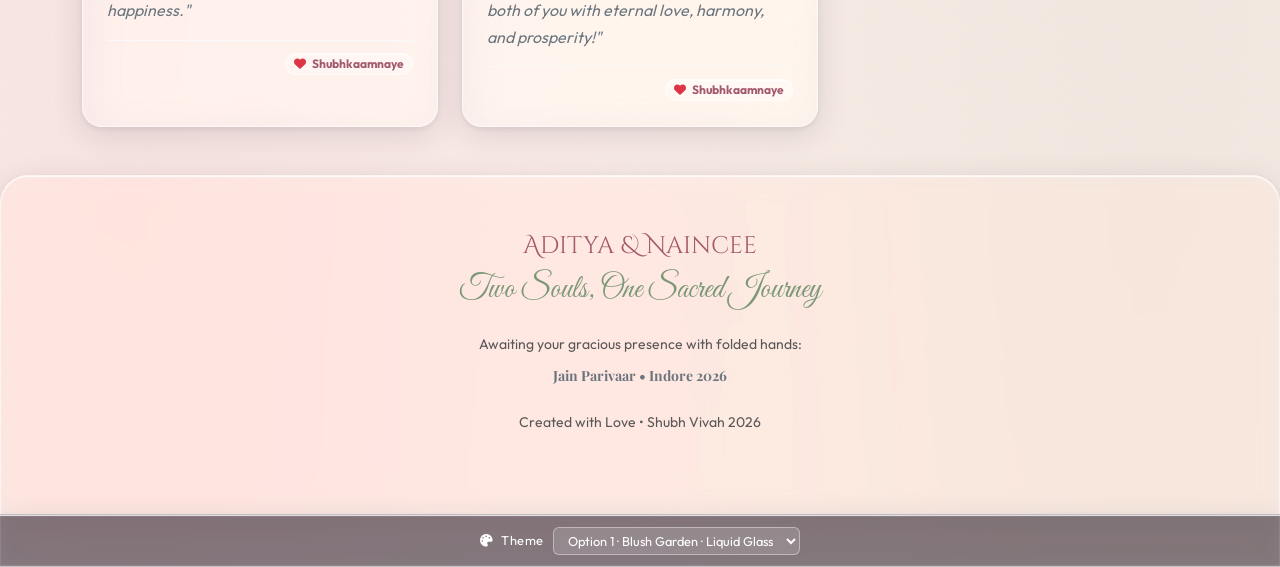
==== commit ed286c27: "Final edit" ====
--- a/index.html
+++ b/index.html
@@ -1,5 +1,5 @@
 <!DOCTYPE html>
-<html lang="en">
+<html lang="en" data-theme="blush-glass" class="glass-theme">
 
 <head>
     <meta charset="UTF-8">
@@ -23,21 +23,143 @@
 
     <!-- Custom Pastel Indian Wedding Stylesheet (Beige, Mauve, Powder Blue) -->
     <link rel="stylesheet" href="assets/css/style.css">
+
+    <!-- Option 2 theme page: the inspiration card — gold cusped arch, jasmine latkans, lotus borders, a palace garden -->
+    <link rel="stylesheet" href="assets/css/theme-blush-garden.css">
+
+    <!-- Liquid Glass design system -->
+    <link rel="stylesheet" href="assets/css/glass.css">
 </head>
 
 <body>
 
-    <!-- Temporary theme switcher (colours only; remove before sharing) -->
-    <div class="theme-switcher">
-        <label for="themeSelect"><i class="fas fa-palette me-1"></i> Theme</label>
-        <select id="themeSelect">
-            <option value="pastel-mauve">Pastel Mauve (current)</option>
-            <option value="mint-illustrated">Option 1 · Mint Aqua with Illustrations</option>
-            <option value="blush-garden">Option 2 · Blush Garden</option>
-            <option value="mint-glass">Option 3 · Mint Aqua · Liquid Glass</option>
-            <option value="blush-glass">Option 4 · Blush Garden · Liquid Glass</option>
-        </select>
+    <!-- Liquid Glass: refraction filter (Chromium) and the drifting colour blobs the glass shows through -->
+    <svg width="0" height="0" style="position:absolute" aria-hidden="true" focusable="false">
+        <filter id="liquid-glass" x="-10%" y="-10%" width="120%" height="120%" color-interpolation-filters="sRGB">
+            <feTurbulence type="fractalNoise" baseFrequency="0.006 0.009" numOctaves="2" seed="7" result="noise" />
+            <feDisplacementMap in="SourceGraphic" in2="noise" scale="12" xChannelSelector="R" yChannelSelector="G" />
+        </filter>
+    </svg>
+    <div class="glass-blobs" aria-hidden="true"><span></span><span></span><span></span><span></span></div>
+
+
+    <!-- =========================================================================
+         THEME IMAGERY · shared gold symbols
+         ========================================================================= -->
+    <svg width="0" height="0" style="position:absolute" aria-hidden="true" focusable="false">
+        <defs>
+            <linearGradient id="bgGold" x1="0" y1="0" x2="1" y2="1">
+                <stop offset="0" stop-color="#e6d2a6" />
+                <stop offset="0.5" stop-color="#c5a059" />
+                <stop offset="1" stop-color="#ead9b2" />
+            </linearGradient>
+            <!-- fleur finial -->
+            <g id="bgFinial" fill="url(#bgGold)">
+                <path d="M0 -26 C4 -18 6 -12 0 -4 C-6 -12 -4 -18 0 -26Z" />
+                <path d="M-10 -8 C-4 -10 -2 -6 0 -2 C2 -6 4 -10 10 -8 C6 -4 2 -2 0 2 C-2 -2 -6 -4 -10 -8Z" />
+                <circle cx="0" cy="6" r="2.2" />
+                <path d="M0 9 V22" stroke="url(#bgGold)" stroke-width="1.2" />
+                <circle cx="0" cy="25" r="1.6" />
+            </g>
+            <!-- a jasmine latkan: pearl string with pink buds and a gold bell tassel -->
+            <g id="bgLatkan">
+                <path d="M0 0 V110" stroke="#d9c38a" stroke-width="0.8" />
+                <g fill="#fbf6e6" stroke="#e3cf9a" stroke-width="0.4">
+                    <circle cx="0" cy="8" r="2.4" /><circle cx="0" cy="15" r="2.4" /><circle cx="0" cy="22" r="2.4" /><circle cx="0" cy="29" r="2.4" />
+                    <circle cx="0" cy="44" r="2.4" /><circle cx="0" cy="51" r="2.4" /><circle cx="0" cy="58" r="2.4" /><circle cx="0" cy="65" r="2.4" />
+                    <circle cx="0" cy="80" r="2.4" /><circle cx="0" cy="87" r="2.4" /><circle cx="0" cy="94" r="2.4" />
+                </g>
+                <circle cx="0" cy="36" r="3.8" fill="#f1b8c6" /><circle cx="0" cy="72" r="3.8" fill="#f1b8c6" />
+                <path d="M-5 110 Q-5 104 0 104 Q5 104 5 110 L6 113 H-6Z" fill="url(#bgGold)" />
+                <circle cx="0" cy="115" r="1.4" fill="#c5a059" />
+                <path d="M-4 117 V124 M0 117 V126 M4 117 V124" stroke="#c5a059" stroke-width="0.9" />
+            </g>
+            <!-- lotus for the divider and the garden -->
+            <g id="bgLotus" fill="#f4c6d1" stroke="#d99aa8" stroke-width="0.6">
+                <path d="M0 0 C-8 -5 -11 -18 0 -24 C11 -18 8 -5 0 0Z" />
+                <path d="M0 0 C-15 -3 -21 -13 -16 -21 C-7 -19 -2 -8 0 0Z" />
+                <path d="M0 0 C15 -3 21 -13 16 -21 C7 -19 2 -8 0 0Z" />
+                <path d="M0 0 C-20 1 -26 -5 -24 -10 C-13 -12 -5 -5 0 0Z" fill="#eaa9b8" />
+                <path d="M0 0 C20 1 26 -5 24 -10 C13 -12 5 -5 0 0Z" fill="#eaa9b8" />
+            </g>
+            <!-- chhatri: a domed pavilion in gold line -->
+            <g id="bgChhatri" fill="none" stroke="#c5a059" stroke-width="1.3" stroke-linecap="round">
+                <path d="M-30 0 V-50 M30 0 V-50 M-18 0 V-50 M18 0 V-50" />
+                <path d="M-40 -50 H40" />
+                <path d="M-36 -50 C-36 -82 36 -82 36 -50" fill="#f9e9e2" />
+                <path d="M-26 -56 C-26 -72 26 -72 26 -56" stroke-width="0.8" />
+                <path d="M0 -82 V-94 M-5 -92 Q0 -100 5 -92" />
+                <path d="M-44 -46 H44" stroke-width="0.8" />
+                <path d="M-40 -50 Q-30 -40 -20 -50 Q-10 -40 0 -50 Q10 -40 20 -50 Q30 -40 40 -50" stroke-width="0.8" />
+            </g>
+            <!-- cypress -->
+            <path id="bgCypress" d="M0 0 C-7 -14 -7 -40 0 -64 C7 -40 7 -14 0 0Z" fill="#b7c9b1" stroke="#7c9879" stroke-width="0.7" />
+        </defs>
+    </svg>
+
+    <!-- Thin gold frame with side finials (fixed) -->
+    <div class="bg-frame" aria-hidden="true">
+        <svg class="bg-frame__finial bg-frame__finial--left" viewBox="-13 -35 26 70"><use href="#bgFinial" /></svg>
+        <svg class="bg-frame__finial bg-frame__finial--right" viewBox="-13 -35 26 70"><use href="#bgFinial" /></svg>
     </div>
+
+    <!-- Lotus sprays on both sides of the page (fixed) -->
+    <img class="bg-lotus bg-lotus--left" src="assets/illustrations/lotus.png" alt="" aria-hidden="true">
+    <img class="bg-lotus bg-lotus--right" src="assets/illustrations/lotus.png" alt="" aria-hidden="true">
+
+    <!-- The palace garden from the card: chhatris at the corners, a balustrade, cypresses, a fountain -->
+    <svg class="bg-garden" viewBox="0 0 1440 260" preserveAspectRatio="xMidYMax meet" aria-hidden="true" focusable="false">
+        <!-- lawn and pond -->
+        <path d="M0 230 Q720 200 1440 230 V260 H0Z" fill="#dfe8d8" />
+        <ellipse cx="720" cy="236" rx="190" ry="16" fill="#cfe0e6" stroke="#9fbfc9" stroke-width="0.8" />
+        <!-- balustrades and steps -->
+        <g stroke="#c5a059" stroke-width="1" fill="none">
+            <path d="M120 206 H480 M120 226 H480 M960 206 H1320 M960 226 H1320" />
+            <path d="M140 206 V226 M170 206 V226 M200 206 V226 M230 206 V226 M260 206 V226 M290 206 V226 M320 206 V226 M350 206 V226 M380 206 V226 M410 206 V226 M440 206 V226 M470 206 V226" />
+            <path d="M980 206 V226 M1010 206 V226 M1040 206 V226 M1070 206 V226 M1100 206 V226 M1130 206 V226 M1160 206 V226 M1190 206 V226 M1220 206 V226 M1250 206 V226 M1280 206 V226 M1310 206 V226" />
+            <path d="M480 206 L520 226 H560 M960 206 L920 226 H880 M490 214 H540 M950 214 H900" />
+        </g>
+        <!-- chhatris -->
+        <use href="#bgChhatri" transform="translate(150 206) scale(1.2)" />
+        <use href="#bgChhatri" transform="translate(1290 206) scale(1.2)" />
+        <use href="#bgChhatri" transform="translate(400 206) scale(0.75)" />
+        <use href="#bgChhatri" transform="translate(1040 206) scale(0.75)" />
+        <!-- cypresses and hedges -->
+        <use href="#bgCypress" transform="translate(280 206) scale(1.1)" />
+        <use href="#bgCypress" transform="translate(330 206) scale(0.8)" />
+        <use href="#bgCypress" transform="translate(560 214) scale(0.9)" />
+        <use href="#bgCypress" transform="translate(880 214) scale(0.9)" />
+        <use href="#bgCypress" transform="translate(1110 206) scale(0.8)" />
+        <use href="#bgCypress" transform="translate(1160 206) scale(1.1)" />
+        <g fill="#c9d8c1" stroke="#9fb49a" stroke-width="0.6">
+            <ellipse cx="600" cy="222" rx="30" ry="9" /><ellipse cx="840" cy="222" rx="30" ry="9" />
+            <ellipse cx="60" cy="236" rx="40" ry="10" /><ellipse cx="1380" cy="236" rx="40" ry="10" />
+        </g>
+        <!-- fountain -->
+        <g stroke="#c5a059" stroke-width="1" fill="#f9e9e2">
+            <ellipse cx="720" cy="232" rx="70" ry="10" fill="#e9f1f3" />
+            <path d="M690 212 H750 L744 230 H696Z" />
+            <ellipse cx="720" cy="212" rx="30" ry="5" />
+            <path d="M712 190 H728 L726 207 H714Z" />
+            <ellipse cx="720" cy="190" rx="14" ry="3" />
+            <path d="M720 160 V186" stroke-width="1.4" />
+        </g>
+        <g stroke="#9fbfc9" stroke-width="1" fill="none" stroke-linecap="round">
+            <path d="M720 160 C706 168 700 182 702 196 M720 160 C734 168 740 182 738 196 M720 160 C716 176 716 188 718 206 M720 160 C724 176 724 188 722 206" />
+        </g>
+        <!-- lotus pads and blooms on the pond -->
+        <g fill="#b7c9b1" stroke="#7c9879" stroke-width="0.5">
+            <ellipse cx="600" cy="244" rx="12" ry="4" /><ellipse cx="840" cy="244" rx="12" ry="4" /><ellipse cx="660" cy="248" rx="9" ry="3" /><ellipse cx="780" cy="248" rx="9" ry="3" />
+        </g>
+        <use href="#bgLotus" transform="translate(600 244) scale(0.5)" />
+        <use href="#bgLotus" transform="translate(840 244) scale(0.5)" />
+        <!-- flower sprays in the lower corners -->
+        <use href="#bgLotus" transform="translate(70 200) scale(1.3)" />
+        <use href="#bgLotus" transform="translate(40 150) scale(0.9) rotate(-15)" />
+        <use href="#bgLotus" transform="translate(1370 200) scale(1.3)" />
+        <use href="#bgLotus" transform="translate(1400 150) scale(0.9) rotate(15)" />
+    </svg>
+
 
     <!-- Canvas for Floating Pastel Petals (Powder Blue, Mauve & Jasmine) -->
     <canvas id="petalsCanvas"
@@ -77,6 +199,42 @@
             <div class="container position-relative">
 
                 <!-- Couple Royal Framed Portrait in Pastel -->
+                <!-- Cusped Mughal arch over the monogram, jasmine latkans hanging at its sides -->
+                <svg class="bg-arch" viewBox="0 0 1000 420" aria-hidden="true" focusable="false">
+                    <g fill="none" stroke="url(#bgGold)" stroke-width="2" stroke-linecap="round" stroke-linejoin="round">
+                        <!-- outer arch -->
+                        <path d="M250 420 V200 C250 150 280 120 320 112 C350 106 362 96 372 82 C390 66 404 60 420 56 C440 50 452 40 460 28 C472 14 486 8 500 2 C514 8 528 14 540 28 C548 40 560 50 580 56 C596 60 610 66 628 82 C638 96 650 106 680 112 C720 120 750 150 750 200 V420" />
+                        <!-- inner arch -->
+                        <path d="M270 420 V206 C270 164 296 138 330 130 C358 124 372 112 384 98 C398 84 412 78 428 74 C446 68 458 58 468 46 C478 34 490 28 500 24 C510 28 522 34 532 46 C542 58 554 68 572 74 C588 78 602 84 616 98 C628 112 642 124 670 130 C704 138 730 164 730 206 V420" stroke-width="1" />
+                        <!-- little cusps along the inner arch -->
+                        <path d="M330 130 q-6 10 0 20 M384 98 q-6 10 0 20 M428 74 q-6 10 0 20 M468 46 q-6 10 0 20 M532 46 q6 10 0 20 M572 74 q6 10 0 20 M616 98 q6 10 0 20 M670 130 q6 10 0 20" stroke-width="0.9" />
+                    </g>
+                    <!-- finial on the apex -->
+                    <use href="#bgFinial" transform="translate(500 -2) scale(1.1)" />
+                    <!-- latkans hanging from the shoulders of the arch and from the frame line -->
+                    <use href="#bgLatkan" transform="translate(286 170)" />
+                    <use href="#bgLatkan" transform="translate(318 120) scale(0.85)" />
+                    <use href="#bgLatkan" transform="translate(714 170)" />
+                    <use href="#bgLatkan" transform="translate(682 120) scale(0.85)" />
+                    <use href="#bgLatkan" transform="translate(200 60) scale(1.1)" />
+                    <use href="#bgLatkan" transform="translate(160 30) scale(0.9)" />
+                    <use href="#bgLatkan" transform="translate(800 60) scale(1.1)" />
+                    <use href="#bgLatkan" transform="translate(840 30) scale(0.9)" />
+                    <!-- lotus and leaf sprays at the top corners -->
+                    <g transform="translate(90 40)">
+                        <use href="#bgLotus" transform="rotate(-20) scale(1.3)" />
+                        <use href="#bgLotus" transform="translate(40 30) rotate(15) scale(0.9)" />
+                        <path d="M-10 10 C-30 20 -40 40 -36 60 M20 20 C40 30 50 50 46 72 M4 24 C0 44 4 64 12 80" stroke="#7c9879" stroke-width="1" fill="none" />
+                        <g fill="#b7c9b1" stroke="#7c9879" stroke-width="0.5"><ellipse cx="-30" cy="34" rx="7" ry="3.5" transform="rotate(-50 -30 34)" /><ellipse cx="38" cy="44" rx="7" ry="3.5" transform="rotate(50 38 44)" /><ellipse cx="8" cy="56" rx="6" ry="3" transform="rotate(80 8 56)" /></g>
+                    </g>
+                    <g transform="translate(910 40) scale(-1 1)">
+                        <use href="#bgLotus" transform="rotate(-20) scale(1.3)" />
+                        <use href="#bgLotus" transform="translate(40 30) rotate(15) scale(0.9)" />
+                        <path d="M-10 10 C-30 20 -40 40 -36 60 M20 20 C40 30 50 50 46 72 M4 24 C0 44 4 64 12 80" stroke="#7c9879" stroke-width="1" fill="none" />
+                        <g fill="#b7c9b1" stroke="#7c9879" stroke-width="0.5"><ellipse cx="-30" cy="34" rx="7" ry="3.5" transform="rotate(-50 -30 34)" /><ellipse cx="38" cy="44" rx="7" ry="3.5" transform="rotate(50 38 44)" /><ellipse cx="8" cy="56" rx="6" ry="3" transform="rotate(80 8 56)" /></g>
+                    </g>
+                </svg>
+
                 <div class="couple-portrait-box">
                     <img src="assets/images/logo.jpg" alt="Aditya & Naincee - Wedding Celebrations in Indore"
                         class="img-fluid">
@@ -94,6 +252,14 @@
                     <span class="ampersand-pastel">&</span>
                     <span class="d-inline-block">Naincee</span>
                 </h1>
+
+                <!-- gold rule with a lotus at its centre, as under the names on the card -->
+                <svg class="bg-divider" viewBox="0 0 360 44" aria-hidden="true" focusable="false">
+                    <path d="M10 22 H140 M220 22 H350" stroke="url(#bgGold)" stroke-width="1.2" stroke-linecap="round" />
+                    <path d="M140 22 L150 18 L160 22 L150 26Z M200 22 L210 18 L220 22 L210 26Z" fill="url(#bgGold)" />
+                    <use href="#bgLotus" transform="translate(180 30) scale(0.9)" />
+                    <circle cx="180" cy="40" r="1.6" fill="#c5a059" />
+                </svg>
 
                 <!-- Parents & Family Honor Card -->
                 <div class="parents-pastel-card ornate-corners">
@@ -110,10 +276,7 @@
 
                         <!-- Central Holy Knot Symbol -->
                         <div class="col-md-2 text-center my-2 my-md-0">
-                            <div
-                                class="d-inline-flex align-items-center justify-content-center p-3 rounded-circle bg-white border shadow-sm">
-                                <i class="fas fa-ring text-mauve fs-4"></i>
-                            </div>
+                            <img class="bg-knot" src="assets/illustrations/knot.png" width="110" height="110" alt="The wedding knot: two cloths tied together">
                             <div class="small text-powder-blue mt-1 font-script fs-4">Vivah Bandhan</div>
                         </div>
 
@@ -142,10 +305,8 @@
                      2. INTERACTIVE ROYAL SHAHI FARMAN / E-INVITE UNVEIL BANNER
                      ========================================================================= -->
                 <div class="shahi-farman-wrapper text-center mt-5">
-                    <div id="waxSealBtn" class="wax-seal-pastel" title="Click to View Timeline">
-                        <div class="wax-seal-inner-monogram">
-                            A & N
-                        </div>
+                    <div id="waxSealBtn" class="wax-seal-pastel wax-seal-logo" title="Click to View Timeline">
+                        <img src="assets/images/logo.jpg" width="76" height="76" alt="A & N monogram">
                     </div>
 
                     <h3 class="font-royal text-mauve-deep fs-3 mb-2">Wedding E-Invitation</h3>
@@ -234,6 +395,8 @@
                 <div class="timeline-single-card">
 
                     <!-- Main Header -->
+                    <img class="bg-shehnai" src="assets/illustrations/tabla shehnai.png" alt="" aria-hidden="true">
+                    <img class="bg-swing" src="assets/illustrations/couple1.png" alt="" aria-hidden="true">
                     <h2 class="timeline-main-title">Wedding Timeline</h2>
                     <p class="timeline-main-subtitle">
                         Aditya & Naincee's Celebration of Love • Hotel HR Greens, Indore 2026
@@ -283,7 +446,7 @@
                             <!-- Right Info -->
                             <div class="timeline-right-info">
                                 <div class="timeline-time-label">02:00 PM</div>
-                                <div class="timeline-title-label">Haldi & Phoolon Ki Holi</div>
+                                <div class="timeline-title-label">Haldi/Phoolon ki Haldi</div>
                                 <div class="timeline-meta-wrap">
                                     <span class="timeline-badge-tag">
                                         <i class="fas fa-map-marker-alt text-danger"></i> Hotel HR Greens, Indore
@@ -740,6 +903,9 @@
              ========================================================================= -->
         <section class="py-5">
             <div class="container">
+                <figure class="bg-couple2">
+                    <img src="assets/illustrations/couple2.png" alt="Illustration of the couple from behind, the bride in a deep red lehenga">
+                </figure>
                 <div class="text-center mb-5">
                     <span class="badge bg-light text-mauve border px-3 py-2 text-uppercase letter-spacing-2">
                         <i class="fas fa-praying-hands me-1"></i> Aashirvaad Wall
@@ -779,6 +945,15 @@
             </div>
         </div>
     </footer>
+
+    <!-- Theme switcher, kept at the very end of the page -->
+    <div class="theme-switcher">
+        <label for="themeSelect"><i class="fas fa-palette me-1"></i> Theme</label>
+        <select id="themeSelect">
+            <option value="blush-glass">Option 1 · Blush Garden · Liquid Glass</option>
+            <option value="mint-glass">Option 2 · Mint Aqua · Liquid Glass</option>
+        </select>
+    </div>
 
     <!-- =========================================================================
          9. FLOATING INTERACTIVE CONTROLS
@@ -838,6 +1013,7 @@
     <!-- Interactive Scripts -->
     <script src="assets/js/petals.js"></script>
     <script src="assets/js/script.js"></script>
+    <script src="assets/js/glass.js"></script>
 </body>
 
 </html>
--- a/assets/css/style.css
+++ b/assets/css/style.css
@@ -1104,7 +1104,7 @@
 .floating-actions-container {
     position: fixed;
     bottom: 24px;
-    right: 24px;
+    left: 24px;
     z-index: 9999;
     display: flex;
     flex-direction: column;
@@ -1145,6 +1145,12 @@
     border-radius: 14px;
     color: var(--text-primary);
     box-shadow: 0 12px 35px rgba(0, 0, 0, 0.12);
+}
+
+/* the message sits centred in the toast, the close button tucked at the right */
+.wedding-toast .toast-body {
+    flex: 1;
+    text-align: center;
 }
 
 /* Footer */
--- a/assets/css/theme-blush-garden.css
+++ b/assets/css/theme-blush-garden.css
@@ -0,0 +1,247 @@
+/* ==========================================================================
+   OPTION 2 THEME PAGE · Blush Garden
+   Modelled on assets/images/inspiration.jpg: blush paper, a thin gold frame
+   with side finials, a cusped Mughal arch over the monogram with jasmine
+   latkans hanging either side, lotus sprays down both edges, a gold lotus
+   divider under the names, and a palace garden with chhatris and a fountain
+   closing the page. Colours are the blush-sage set (html[data-theme="blush-garden"]
+   shares the blush-sage variables in style.css).
+   ========================================================================== */
+
+/* Blush paper: a touch pinker than the blush-sage ivory, with a soft linen grain */
+html { background: #fbeee9; }
+
+body {
+    position: relative;
+    z-index: 0;
+    isolation: isolate;
+    background-color: #fbeee9;
+    background-image:
+        radial-gradient(ellipse at 50% 30%, rgba(255, 255, 255, 0.55) 0%, transparent 60%),
+        radial-gradient(ellipse at 10% 90%, rgba(201, 125, 144, 0.08) 0%, transparent 40%),
+        radial-gradient(ellipse at 90% 90%, rgba(124, 152, 121, 0.08) 0%, transparent 40%),
+        url("data:image/svg+xml,%3Csvg xmlns='http://www.w3.org/2000/svg' width='180' height='180'%3E%3Cfilter id='g'%3E%3CfeTurbulence type='fractalNoise' baseFrequency='0.8' numOctaves='2' stitchTiles='stitch'/%3E%3CfeColorMatrix values='0 0 0 0 0.6 0 0 0 0 0.45 0 0 0 0 0.4 0 0 0 0.05 0'/%3E%3C/filter%3E%3Crect width='180' height='180' filter='url(%23g)'/%3E%3C/svg%3E");
+}
+
+/* ---- fixed artwork, behind the content ---- */
+
+/* thin gold frame with an inner hairline */
+.bg-frame {
+    position: fixed;
+    inset: 14px;
+    pointer-events: none;
+    z-index: 2;
+    border: 1px solid rgba(197, 160, 89, 0.8);
+}
+
+.bg-frame::after {
+    content: "";
+    position: absolute;
+    inset: 4px;
+    border: 1px solid rgba(197, 160, 89, 0.4);
+}
+
+/* small gold finials at the middle of each side, as on the card */
+.bg-frame__finial {
+    position: absolute;
+    top: 50%;
+    width: 26px;
+    height: 70px;
+    transform: translateY(-50%);
+}
+
+.bg-frame__finial--left { left: -13px; }
+.bg-frame__finial--right { right: -13px; }
+
+/* lotus sprays down both edges */
+.bg-lotus {
+    position: fixed;
+    top: 50%;
+    width: clamp(90px, 11vw, 190px);
+    height: auto;
+    pointer-events: none;
+    z-index: -1;
+    opacity: 0.92;
+}
+
+.bg-lotus--left { left: 10px; transform: translateY(-46%); }
+.bg-lotus--right { right: 10px; transform: translateY(-46%) scaleX(-1); }
+
+/* ---- in-flow artwork ---- */
+
+/* the cusped arch with latkans, behind and around the monogram */
+.bg-arch {
+    display: block;
+    width: min(1000px, 100%);
+    height: auto;
+    margin: 0 auto -11rem;
+    position: relative;
+    z-index: 0;
+}
+
+.couple-portrait-box {
+    position: relative;
+    z-index: 1;
+}
+
+/* gold lotus divider under the names */
+.bg-divider {
+    display: block;
+    width: min(360px, 70%);
+    height: auto;
+    margin: 0.25rem auto 1.5rem;
+}
+
+/* the palace garden, fixed along the bottom of the viewport behind the content,
+   so it stays with the reader the whole way down the page */
+.bg-garden {
+    position: fixed;
+    left: 0;
+    right: 0;
+    bottom: 0;
+    width: 100%;
+    height: auto;
+    pointer-events: none;
+    z-index: -1;
+    opacity: 0.95;
+}
+
+/* ---- illustrations in the timeline and the blessings wall ---- */
+.timeline-single-card {
+    position: relative;
+    overflow: hidden;
+    isolation: isolate;
+}
+
+/* tabla and shehnai in the top corner of the timeline card */
+.bg-shehnai {
+    position: absolute;
+    top: 22px;
+    right: 26px;
+    width: 120px;
+    height: auto;
+    z-index: 1;
+    opacity: 0.95;
+}
+
+/* the couple on the swing, faint, behind the timeline */
+.bg-swing {
+    position: absolute;
+    left: 50%;
+    top: 50%;
+    width: min(620px, 90%);
+    height: auto;
+    transform: translate(-50%, -50%);
+    opacity: 0.16;
+    z-index: 0;
+    pointer-events: none;
+}
+
+.timeline-single-card > *:not(.bg-swing):not(.bg-shehnai) {
+    position: relative;
+    z-index: 1;
+}
+
+/* the monogram in place of the wax seal: same 76px circle, same click to the timeline */
+.wax-seal-logo {
+    background: #fbeee9;
+    overflow: hidden;
+    padding: 0;
+    border: 2px solid var(--gold-accent);
+    box-shadow: 0 8px 24px rgba(201, 125, 144, 0.25);
+}
+
+.wax-seal-logo img {
+    display: block;
+    width: 100%;
+    height: 100%;
+    object-fit: cover;
+    transform: scale(1.35);   /* crop in on the letters so they fill the circle */
+}
+
+/* the knot between the two families, where the ring icon sits on the other pages */
+.bg-knot {
+    display: block;
+    width: 110px;
+    height: auto;
+    margin: 0 auto;
+}
+
+/* the second couple illustration opens the blessings wall */
+.bg-couple2 {
+    width: min(260px, 60%);
+    margin: 0 auto 1.5rem;
+}
+
+.bg-couple2 img {
+    display: block;
+    width: 100%;
+    height: auto;
+}
+
+/* ---- gold foil names, as on the inspiration card ---- */
+.names-main-title,
+.parivaar-names,
+.timeline-title-label {
+    background-image: linear-gradient(100deg, #a8823c 0%, #cfa95a 22%, #e6c97a 40%, #c3993f 55%, #e9d08a 72%, #b48d3f 100%);
+    background-size: 220% 100%;
+    background-position: 100% 0;
+    -webkit-background-clip: text;
+    background-clip: text;
+    color: transparent;
+    -webkit-text-fill-color: transparent;
+    /* drop-shadow (not text-shadow) so the shadow sits behind the gold letters instead of
+       showing through the transparent fill: a faint lift that makes the foil pop */
+    filter: drop-shadow(0 1px 1px rgba(110, 75, 25, 0.28));
+    animation: goldDrift 7s ease-in-out infinite alternate;
+}
+
+/* event times in the theme's rose, in line with the headings */
+.timeline-time-label {
+    color: var(--mauve-primary);
+}
+
+/* the names in the card are a flowing script; the ampersand keeps the page's own treatment */
+.names-main-title {
+    font-family: var(--font-script);
+    font-weight: 400;
+    text-transform: none;
+    letter-spacing: 0;
+    font-size: clamp(3rem, 7.5vw, 5.4rem);
+    line-height: 1.3;
+    /* the gold is painted only inside the element's box, so give the script's tall
+       ascenders and swashes room above, below and at the sides or they get cropped */
+    padding: 0.25em 0.2em 0.15em;
+    /* the thin script needs a deeper gold than the bold names to stay legible */
+    background-image: linear-gradient(100deg, #8f6a2a 0%, #b8903f 25%, #d9b765 45%, #a8823c 60%, #d4b160 78%, #94702c 100%);
+}
+
+.names-main-title .ampersand-pastel {
+    background: none;
+    -webkit-text-fill-color: var(--powder-blue-primary);
+    color: var(--powder-blue-primary);
+    text-shadow: none;
+    animation: none;
+}
+
+@keyframes goldDrift {
+    from { background-position: 100% 0; }
+    to   { background-position: 0% 0; }
+}
+
+@media (prefers-reduced-motion: reduce) {
+    .names-main-title, .parivaar-names, .timeline-title-label { animation: none; }
+}
+
+@media (max-width: 768px) {
+    .bg-frame { inset: 6px; }
+    .bg-frame::after { inset: 3px; }
+    .bg-frame__finial { display: none; }
+    .bg-lotus { width: 64px; opacity: 0.75; }
+    .bg-arch { margin-bottom: -3.5rem; }
+    .names-main-title { font-size: 2.6rem; line-height: 1.4; padding: 0.35em 0.2em 0.2em; }
+    .bg-shehnai { position: static; width: 96px; margin: 0 auto 0.75rem; display: block; }
+    .bg-swing { width: 100%; opacity: 0.14; }
+    .bg-couple2 { width: 55%; }
+    .bg-knot { width: 84px; }
+}
--- a/assets/css/glass.css
+++ b/assets/css/glass.css
@@ -0,0 +1,458 @@
+/* ==========================================================================
+   LIQUID GLASS · a reusable design system in the manner of iOS 26 / macOS Tahoe
+   Loaded only by the glass pages (html.glass-theme), so Options 1 and 2 are untouched.
+
+   Structure
+     1. tokens (light, dark, reduced-transparency)
+     2. .glass base + modifiers (--subtle, --strong, --interactive, --inner, --pill)
+     3. the site's containers mapped onto those classes by selector grouping
+     4. interaction, sheen, refraction (Chromium), fallbacks, motion, mobile
+     5. the vivid animated backdrop the glass needs to show through
+   ========================================================================== */
+
+/* ---------- 1. tokens ---------- */
+html.glass-theme {
+    --glass-blur: 16px;
+    --glass-saturate: 170%;
+    --glass-brightness: 1.05;
+    --glass-tint: rgba(255, 255, 255, 0.18);
+    --glass-tint-subtle: rgba(255, 255, 255, 0.10);
+    --glass-tint-strong: rgba(255, 255, 255, 0.28);
+    --glass-tint-hover: rgba(255, 255, 255, 0.32);
+    --glass-inner: rgba(255, 255, 255, 0.30);     /* nested elements: fill only, no blur */
+    --glass-border: rgba(255, 255, 255, 0.55);
+    --glass-border-hover: rgba(255, 255, 255, 0.55);
+    --glass-highlight: rgba(255, 255, 255, 0.85); /* top specular edge */
+    --glass-rim: rgba(255, 255, 255, 0.12);       /* bottom rim */
+    --glass-glow: rgba(255, 255, 255, 0.06);      /* inner glow */
+    --glass-shadow: 0 8px 32px rgba(40, 30, 50, 0.12), 0 2px 6px rgba(40, 30, 50, 0.08);
+    --glass-shadow-hover: 0 16px 44px rgba(40, 30, 50, 0.18), 0 4px 10px rgba(40, 30, 50, 0.10);
+    --glass-radius-lg: 28px;
+    --glass-radius-md: 20px;
+    --glass-radius-sm: 16px;
+    --glass-radius-pill: 9999px;
+    --glass-ease-spring: cubic-bezier(0.34, 1.56, 0.64, 1);
+    --glass-t: 260ms;
+    /* text over glass: the pages are light, so the ink stays dark; a faint light halo keeps it crisp */
+    --glass-text-shadow: 0 1px 0 rgba(255, 255, 255, 0.45);
+}
+
+/* The pages keep their own light grounds (the mint wash and the blush paper of Options 1 and 2)
+   in every colour scheme; the glass is tuned for them. */
+
+
+/* ---------- 2. base class and modifiers ---------- */
+html.glass-theme .glass {
+    position: relative;
+    background: var(--glass-tint);
+    -webkit-backdrop-filter: blur(var(--glass-blur)) saturate(var(--glass-saturate)) brightness(var(--glass-brightness));
+    backdrop-filter: blur(var(--glass-blur)) saturate(var(--glass-saturate)) brightness(var(--glass-brightness));
+    border: 1px solid var(--glass-border);
+    border-radius: var(--glass-radius-lg);
+    box-shadow:
+        inset 0 1px 1px var(--glass-highlight),
+        inset 0 -1px 1px var(--glass-rim),
+        inset 0 0 20px var(--glass-glow),
+        var(--glass-shadow);
+    transition: background var(--glass-t) ease, box-shadow var(--glass-t) ease,
+                border-color var(--glass-t) ease, transform var(--glass-t) var(--glass-ease-spring);
+}
+
+html.glass-theme .glass--subtle { background: var(--glass-tint-subtle); }
+html.glass-theme .glass--strong { background: var(--glass-tint-strong); }
+html.glass-theme .glass--md { border-radius: var(--glass-radius-md); }
+html.glass-theme .glass--sm { border-radius: var(--glass-radius-sm); }
+html.glass-theme .glass--pill { border-radius: var(--glass-radius-pill); }
+
+/* nested inside a .glass: translucent fill and the same edge light, but NO backdrop-filter
+   (stacking blurs breaks in several browsers) */
+html.glass-theme .glass--inner {
+    position: relative;
+    background: var(--glass-inner);
+    -webkit-backdrop-filter: none;
+    backdrop-filter: none;
+    border: 1px solid var(--glass-border);
+    border-radius: var(--glass-radius-sm);
+    box-shadow: inset 0 1px 1px var(--glass-highlight), inset 0 -1px 1px var(--glass-rim), 0 2px 6px rgba(40, 30, 50, 0.06);
+    transition: background var(--glass-t) ease, box-shadow var(--glass-t) ease,
+                border-color var(--glass-t) ease, transform var(--glass-t) var(--glass-ease-spring);
+}
+
+/* gradient border: brighter top-left and bottom-right, fading between, a light source at the top-left */
+html.glass-theme .glass::before,
+html.glass-theme .glass--inner::before {
+    content: "";
+    position: absolute;
+    inset: 0;
+    border-radius: inherit;
+    padding: 1px;
+    background: linear-gradient(135deg, rgba(255, 255, 255, 0.7) 0%, rgba(255, 255, 255, 0.05) 45%, rgba(255, 255, 255, 0.05) 55%, rgba(255, 255, 255, 0.55) 100%);
+    -webkit-mask: linear-gradient(#000 0 0) content-box, linear-gradient(#000 0 0);
+    mask: linear-gradient(#000 0 0) content-box, linear-gradient(#000 0 0);
+    -webkit-mask-composite: xor;
+    mask-composite: exclude;
+    pointer-events: none;
+}
+
+/* sheen: a diagonal wash over the top half */
+html.glass-theme .glass::after {
+    content: "";
+    position: absolute;
+    inset: 0 0 50% 0;
+    border-radius: inherit;
+    border-bottom-left-radius: 0;
+    border-bottom-right-radius: 0;
+    background: linear-gradient(160deg, rgba(255, 255, 255, 0.15) 0%, rgba(255, 255, 255, 0.04) 40%, transparent 70%);
+    pointer-events: none;
+}
+
+/* content of a glass container sits above its pseudo-elements */
+html.glass-theme .glass > *,
+html.glass-theme .glass--inner > * {
+    position: relative;
+    z-index: 1;
+}
+
+/* ---------- 3. the site's containers, mapped by selector ---------- */
+
+/* major containers: blur */
+html.glass-theme .pastel-card,
+html.glass-theme .parents-pastel-card,
+html.glass-theme .shahi-farman-wrapper,
+html.glass-theme .timeline-single-card,
+html.glass-theme .venue-showcase-pastel,
+html.glass-theme .blessing-card-pastel,
+html.glass-theme .modal-content,
+html.glass-theme .wedding-toast,
+html.glass-theme .pastel-floral-header,
+html.glass-theme .sanskrit-header-banner,
+html.glass-theme .theme-switcher,
+html.glass-theme .floating-btn,
+html.glass-theme .pastel-footer {
+    position: relative;
+    background: var(--glass-tint);
+    background-image: none;
+    -webkit-backdrop-filter: blur(var(--glass-blur)) saturate(var(--glass-saturate)) brightness(var(--glass-brightness));
+    backdrop-filter: blur(var(--glass-blur)) saturate(var(--glass-saturate)) brightness(var(--glass-brightness));
+    border: 1px solid var(--glass-border);
+    box-shadow:
+        inset 0 1px 1px var(--glass-highlight),
+        inset 0 -1px 1px var(--glass-rim),
+        inset 0 0 20px var(--glass-glow),
+        var(--glass-shadow);
+    transition: background var(--glass-t) ease, box-shadow var(--glass-t) ease,
+                border-color var(--glass-t) ease, transform var(--glass-t) var(--glass-ease-spring);
+}
+
+html.glass-theme .pastel-card,
+html.glass-theme .parents-pastel-card,
+html.glass-theme .shahi-farman-wrapper,
+html.glass-theme .timeline-single-card,
+html.glass-theme .venue-showcase-pastel { border-radius: var(--glass-radius-lg); }
+
+html.glass-theme .blessing-card-pastel,
+html.glass-theme .modal-content { border-radius: var(--glass-radius-md); }
+
+html.glass-theme .wedding-toast { border-radius: var(--glass-radius-sm); }
+
+html.glass-theme .pastel-floral-header,
+html.glass-theme .sanskrit-header-banner,
+html.glass-theme .theme-switcher { border-radius: 0; border-left: 0; border-right: 0; }
+
+html.glass-theme .theme-switcher { background: rgba(30, 20, 36, 0.55); color: #fff; position: relative; z-index: 1; padding: 0.7rem 1rem; }
+html.glass-theme .theme-switcher select { background: rgba(255, 255, 255, 0.14); }
+
+html.glass-theme .floating-btn { border-radius: var(--glass-radius-pill); }
+
+html.glass-theme .pastel-footer {
+    border-radius: var(--glass-radius-lg) var(--glass-radius-lg) 0 0;
+    border-bottom: 0;
+    /* the footer is the clearest pane on the page: barely a tint, lighter blur, so the garden shows through */
+    background: rgba(255, 255, 255, 0.07);
+    -webkit-backdrop-filter: blur(10px) saturate(var(--glass-saturate));
+    backdrop-filter: blur(10px) saturate(var(--glass-saturate));
+}
+
+/* nested containers: translucent fill, no blur (they sit inside a blurred card) */
+html.glass-theme .countdown-box-pastel,
+html.glass-theme .logistics-card-pastel,
+html.glass-theme .timeline-art-box,
+html.glass-theme .timeline-day-badge,
+html.glass-theme .timeline-badge-tag,
+html.glass-theme .venue-pastel-details,
+html.glass-theme .blessing-avatar-circle,
+html.glass-theme .couple-portrait-box,
+html.glass-theme .form-control,
+html.glass-theme .form-select {
+    background: var(--glass-inner);
+    background-image: none;
+    -webkit-backdrop-filter: none;
+    backdrop-filter: none;
+    border: 1px solid var(--glass-border);
+    box-shadow: inset 0 1px 1px var(--glass-highlight), inset 0 -1px 1px var(--glass-rim), 0 2px 6px rgba(40, 30, 50, 0.06);
+}
+
+/* concentric radii: inner = outer − padding (cards pad ~24px) */
+html.glass-theme .countdown-box-pastel,
+html.glass-theme .logistics-card-pastel { border-radius: var(--glass-radius-sm); }
+html.glass-theme .timeline-art-box { border-radius: var(--glass-radius-md); }
+html.glass-theme .couple-portrait-box { border-radius: var(--glass-radius-lg); padding: 10px; }
+html.glass-theme .couple-portrait-box img { border-radius: calc(var(--glass-radius-lg) - 10px); }
+html.glass-theme .timeline-day-badge,
+html.glass-theme .timeline-badge-tag { border-radius: var(--glass-radius-pill); }
+html.glass-theme .form-control,
+html.glass-theme .form-select { border-radius: 14px; color: var(--text-primary); }
+html.glass-theme .form-control:focus,
+html.glass-theme .form-select:focus { background: var(--glass-tint-hover); border-color: var(--glass-border-hover); box-shadow: inset 0 1px 1px var(--glass-highlight), 0 0 0 3px rgba(255, 255, 255, 0.25); }
+html.glass-theme .form-control::placeholder { color: var(--text-muted); }
+
+/* buttons and nav items: pills, interactive, plain fill (most sit inside glass cards) */
+html.glass-theme .btn-mauve,
+html.glass-theme .btn-powder-blue,
+html.glass-theme .btn-pastel-outline,
+html.glass-theme .quick-pill-btn,
+html.glass-theme .btn-cal-mini,
+html.glass-theme .floral-badge-pill,
+html.glass-theme .wax-seal-pastel {
+    position: relative;
+    border-radius: var(--glass-radius-pill);
+    border: 1px solid var(--glass-border);
+    box-shadow: inset 0 1px 1px var(--glass-highlight), inset 0 -1px 1px var(--glass-rim), 0 2px 6px rgba(40, 30, 50, 0.10);
+    overflow: hidden;
+    transition: background var(--glass-t) ease, box-shadow var(--glass-t) ease,
+                border-color var(--glass-t) ease, transform var(--glass-t) var(--glass-ease-spring), filter var(--glass-t) ease;
+}
+
+/* the two coloured buttons keep their theme colour, seen through a glass tint */
+html.glass-theme .btn-mauve { background: linear-gradient(var(--glass-tint-strong), var(--glass-tint-strong)), var(--mauve-gradient); color: #fff; text-shadow: 0 1px 2px rgba(0, 0, 0, 0.25); }
+html.glass-theme .btn-powder-blue { background: linear-gradient(var(--glass-tint-strong), var(--glass-tint-strong)), var(--powder-gradient); color: #fff; text-shadow: 0 1px 2px rgba(0, 0, 0, 0.25); }
+html.glass-theme .btn-pastel-outline,
+html.glass-theme .quick-pill-btn,
+html.glass-theme .btn-cal-mini,
+html.glass-theme .floral-badge-pill { background: var(--glass-inner); color: var(--text-primary); }
+html.glass-theme .floral-badge-pill { padding: 0.3rem 0.9rem; }
+
+/* the venue section carries Bootstrap's white band and hairlines; drop them so the
+   showcase card inside reads as glass over the page like everything else */
+html.glass-theme #venue.bg-white {
+    background: transparent !important;
+    border: 0 !important;
+}
+html.glass-theme .badge.bg-light {
+    background: var(--glass-inner) !important;
+    border: 1px solid var(--glass-border) !important;
+    box-shadow: inset 0 1px 1px var(--glass-highlight);
+    border-radius: var(--glass-radius-pill);
+}
+html.glass-theme .venue-showcase-pastel { overflow: hidden; }
+html.glass-theme .venue-pastel-img-wrap img { border-radius: calc(var(--glass-radius-lg) - 2px) calc(var(--glass-radius-lg) - 2px) 0 0; }
+html.glass-theme .venue-pastel-details { border-radius: 0 0 var(--glass-radius-lg) var(--glass-radius-lg); border: 0; box-shadow: none; }
+
+/* ---------- 4. interaction ---------- */
+html.glass-theme .glass--interactive,
+html.glass-theme .btn-mauve,
+html.glass-theme .btn-powder-blue,
+html.glass-theme .btn-pastel-outline,
+html.glass-theme .quick-pill-btn,
+html.glass-theme .btn-cal-mini,
+html.glass-theme .floating-btn,
+html.glass-theme .wax-seal-pastel,
+html.glass-theme .logistics-card-pastel,
+html.glass-theme .countdown-box-pastel,
+html.glass-theme .blessing-card-pastel {
+    --mx: 50%;
+    --my: 50%;
+    will-change: transform;
+}
+
+/* cursor-following highlight (set by glass.js) */
+html.glass-theme .glass--interactive::after,
+html.glass-theme .btn-mauve::after,
+html.glass-theme .btn-powder-blue::after,
+html.glass-theme .btn-pastel-outline::after,
+html.glass-theme .quick-pill-btn::after,
+html.glass-theme .btn-cal-mini::after,
+html.glass-theme .logistics-card-pastel::after,
+html.glass-theme .countdown-box-pastel::after {
+    content: "";
+    position: absolute;
+    inset: 0;
+    border-radius: inherit;
+    background: radial-gradient(circle at var(--mx) var(--my), rgba(255, 255, 255, 0.28), transparent 40%);
+    opacity: 0;
+    transition: opacity var(--glass-t) ease;
+    pointer-events: none;
+}
+
+@media (hover: hover) and (pointer: fine) {
+    html.glass-theme .glass--interactive:hover,
+    html.glass-theme .btn-mauve:hover,
+    html.glass-theme .btn-powder-blue:hover,
+    html.glass-theme .btn-pastel-outline:hover,
+    html.glass-theme .quick-pill-btn:hover,
+    html.glass-theme .btn-cal-mini:hover,
+    html.glass-theme .floating-btn:hover,
+    html.glass-theme .logistics-card-pastel:hover,
+    html.glass-theme .countdown-box-pastel:hover,
+    html.glass-theme .blessing-card-pastel:hover,
+    html.glass-theme .pastel-card:hover {
+        border-color: var(--glass-border-hover);
+        transform: translateY(-2px);
+        box-shadow: inset 0 1px 1px rgba(255, 255, 255, 0.75), inset 0 -1px 1px var(--glass-rim), inset 0 0 20px var(--glass-glow), var(--glass-shadow-hover);
+    }
+    html.glass-theme .btn-pastel-outline:hover,
+    html.glass-theme .quick-pill-btn:hover,
+    html.glass-theme .btn-cal-mini:hover,
+    html.glass-theme .logistics-card-pastel:hover,
+    html.glass-theme .countdown-box-pastel:hover { background: var(--glass-tint-hover); }
+    html.glass-theme .btn-mauve:hover,
+    html.glass-theme .btn-powder-blue:hover { filter: brightness(1.08); }
+    html.glass-theme .glass--interactive:hover::after,
+    html.glass-theme .btn-mauve:hover::after,
+    html.glass-theme .btn-powder-blue:hover::after,
+    html.glass-theme .btn-pastel-outline:hover::after,
+    html.glass-theme .quick-pill-btn:hover::after,
+    html.glass-theme .btn-cal-mini:hover::after,
+    html.glass-theme .logistics-card-pastel:hover::after,
+    html.glass-theme .countdown-box-pastel:hover::after { opacity: 1; }
+    html.glass-theme .wax-seal-pastel:hover { transform: translateY(-2px) scale(1.04) rotate(3deg); }
+}
+
+html.glass-theme .btn-mauve:active,
+html.glass-theme .btn-powder-blue:active,
+html.glass-theme .btn-pastel-outline:active,
+html.glass-theme .quick-pill-btn:active,
+html.glass-theme .btn-cal-mini:active,
+html.glass-theme .floating-btn:active,
+html.glass-theme .wax-seal-pastel:active,
+html.glass-theme .glass--interactive:active {
+    transform: scale(0.97);
+    transition-duration: 160ms;
+}
+
+/* ---------- refraction (Chromium): the SVG filter in the page bends what lies behind the glass.
+   Browsers that cannot take url() in backdrop-filter drop this declaration and keep the blur above. ---------- */
+html.glass-theme .pastel-card,
+html.glass-theme .parents-pastel-card,
+html.glass-theme .shahi-farman-wrapper,
+html.glass-theme .timeline-single-card,
+html.glass-theme .venue-showcase-pastel,
+html.glass-theme .blessing-card-pastel,
+html.glass-theme .modal-content {
+    -webkit-backdrop-filter: url(#liquid-glass) blur(var(--glass-blur)) saturate(var(--glass-saturate)) brightness(var(--glass-brightness));
+    backdrop-filter: url(#liquid-glass) blur(var(--glass-blur)) saturate(var(--glass-saturate)) brightness(var(--glass-brightness));
+}
+
+/* ---------- fallbacks and preferences ---------- */
+@supports not (backdrop-filter: blur(1px)) {
+    html.glass-theme .pastel-card,
+    html.glass-theme .parents-pastel-card,
+    html.glass-theme .shahi-farman-wrapper,
+    html.glass-theme .timeline-single-card,
+    html.glass-theme .venue-showcase-pastel,
+    html.glass-theme .blessing-card-pastel,
+    html.glass-theme .modal-content,
+    html.glass-theme .wedding-toast,
+    html.glass-theme .pastel-floral-header,
+    html.glass-theme .sanskrit-header-banner,
+    html.glass-theme .pastel-footer,
+    html.glass-theme .glass { background: rgba(255, 255, 255, 0.85); }
+}
+
+@media (prefers-reduced-transparency: reduce) {
+    html.glass-theme .pastel-card,
+    html.glass-theme .parents-pastel-card,
+    html.glass-theme .shahi-farman-wrapper,
+    html.glass-theme .timeline-single-card,
+    html.glass-theme .venue-showcase-pastel,
+    html.glass-theme .blessing-card-pastel,
+    html.glass-theme .modal-content,
+    html.glass-theme .wedding-toast,
+    html.glass-theme .pastel-floral-header,
+    html.glass-theme .sanskrit-header-banner,
+    html.glass-theme .pastel-footer,
+    html.glass-theme .countdown-box-pastel,
+    html.glass-theme .logistics-card-pastel,
+    html.glass-theme .glass,
+    html.glass-theme .glass--inner {
+        background: var(--bg-page-soft);
+        -webkit-backdrop-filter: none;
+        backdrop-filter: none;
+    }
+    html.glass-theme .glass-blobs { display: none; }
+}
+
+@media (prefers-reduced-motion: reduce) {
+    html.glass-theme .glass-blobs span { animation: none; }
+    html.glass-theme *,
+    html.glass-theme *::after,
+    html.glass-theme *::before { transition-duration: 0ms !important; }
+}
+
+/* text over glass keeps its contrast: a hairline light halo under dark ink */
+html.glass-theme .pastel-card,
+html.glass-theme .parents-pastel-card,
+html.glass-theme .timeline-single-card,
+html.glass-theme .venue-showcase-pastel,
+html.glass-theme .blessing-card-pastel { text-shadow: var(--glass-text-shadow); }
+html.glass-theme .timeline-title-label,
+html.glass-theme .parivaar-names,
+html.glass-theme .names-main-title { text-shadow: none; } /* gradient-filled text must not carry a text-shadow */
+
+/* mobile: lighter blur and tighter corners */
+@media (max-width: 768px) {
+    html.glass-theme {
+        --glass-blur: 14px;
+        --glass-radius-lg: 22px;
+        --glass-radius-md: 16px;
+        --glass-radius-sm: 14px;
+    }
+}
+
+/* ---------- 5. the vivid backdrop: large soft blobs drifting behind everything ---------- */
+html.glass-theme .glass-blobs {
+    position: fixed;
+    inset: 0;
+    z-index: -2;
+    pointer-events: none;
+    overflow: hidden;
+}
+
+html.glass-theme .glass-blobs span {
+    position: absolute;
+    width: 46vmax;
+    height: 46vmax;
+    border-radius: 50%;
+    filter: blur(70px);
+    opacity: 0.7;
+    will-change: transform;
+    animation: glassDrift 28s ease-in-out infinite alternate;
+}
+
+html.glass-theme .glass-blobs span:nth-child(1) { top: -12vmax; left: -10vmax; background: var(--blob-1); animation-duration: 30s; }
+html.glass-theme .glass-blobs span:nth-child(2) { top: 20vh; right: -14vmax; background: var(--blob-2); animation-duration: 36s; animation-delay: -12s; }
+html.glass-theme .glass-blobs span:nth-child(3) { bottom: -16vmax; left: 20vw; background: var(--blob-3); animation-duration: 42s; animation-delay: -20s; }
+html.glass-theme .glass-blobs span:nth-child(4) { top: 45vh; left: 35vw; width: 30vmax; height: 30vmax; background: var(--blob-4); animation-duration: 34s; animation-delay: -6s; opacity: 0.6; }
+
+@keyframes glassDrift {
+    from { transform: translate3d(0, 0, 0) scale(1); }
+    50%  { transform: translate3d(6vw, -4vh, 0) scale(1.08); }
+    to   { transform: translate3d(-5vw, 6vh, 0) scale(0.96); }
+}
+
+/* blob colours per page */
+html[data-theme="mint-glass"] {
+    --blob-1: #a7dcd7;   /* mint */
+    --blob-2: #b4cfe8;   /* powder blue */
+    --blob-3: #f1dfae;   /* champagne */
+    --blob-4: #f6d6de;   /* a breath of the monogram's pink */
+}
+
+html[data-theme="blush-glass"] {
+    --blob-1: #f5c3cf;   /* blush rose */
+    --blob-2: #c6d8c0;   /* sage */
+    --blob-3: #f1dfae;   /* champagne */
+    --blob-4: #fbe3dc;   /* the blush paper, lighter */
+}
+
+
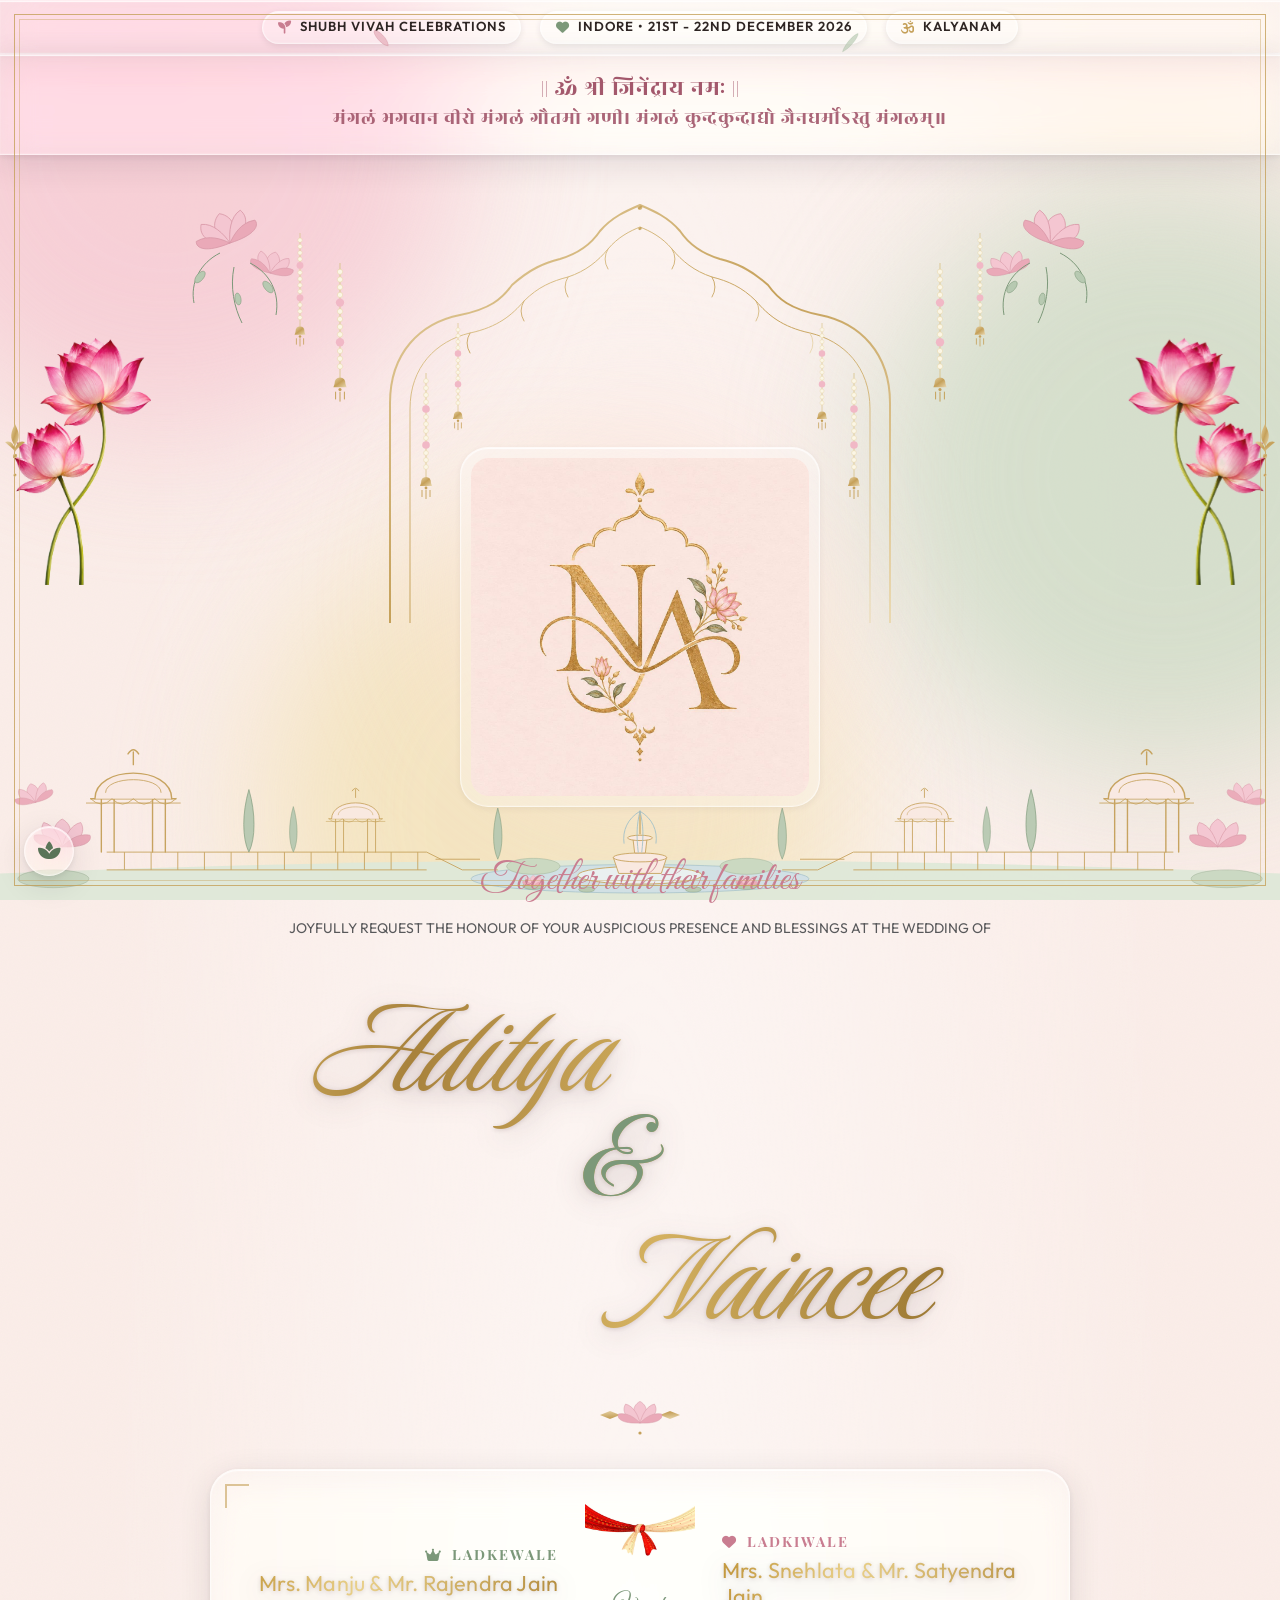
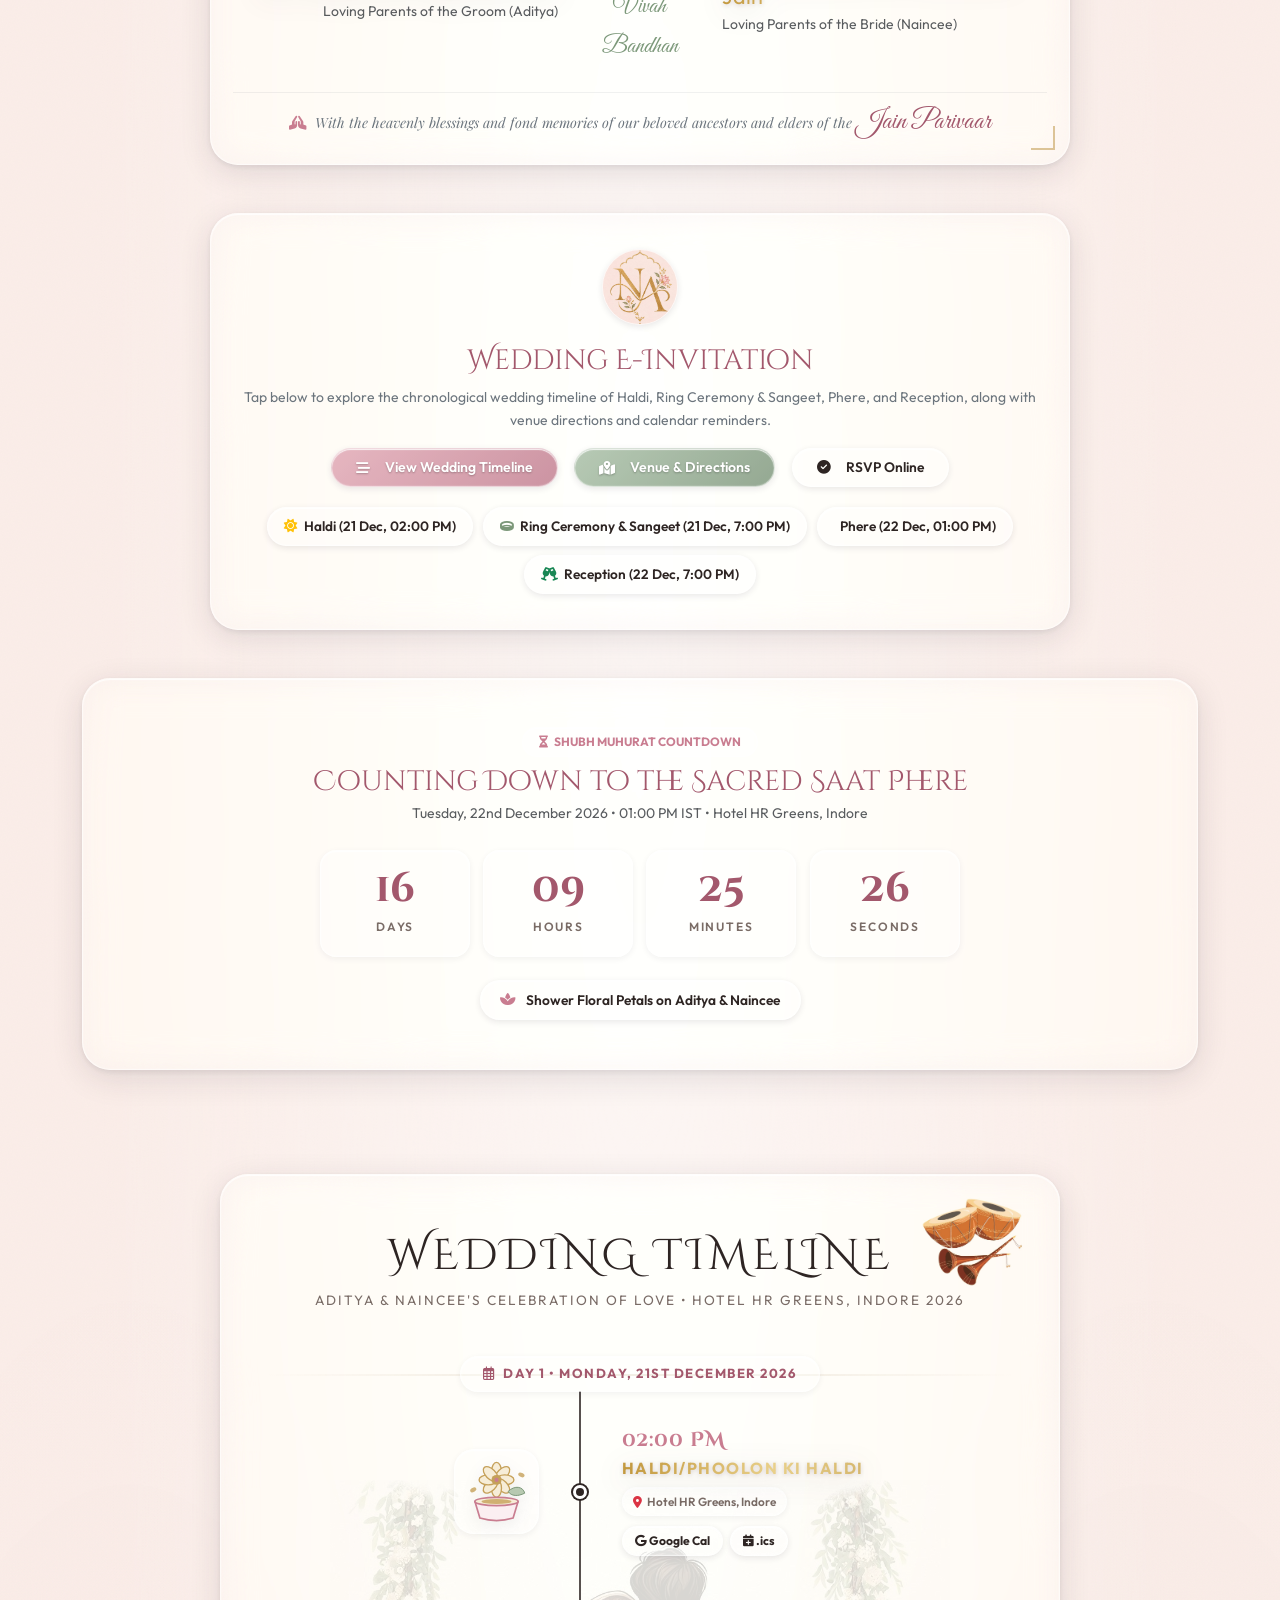
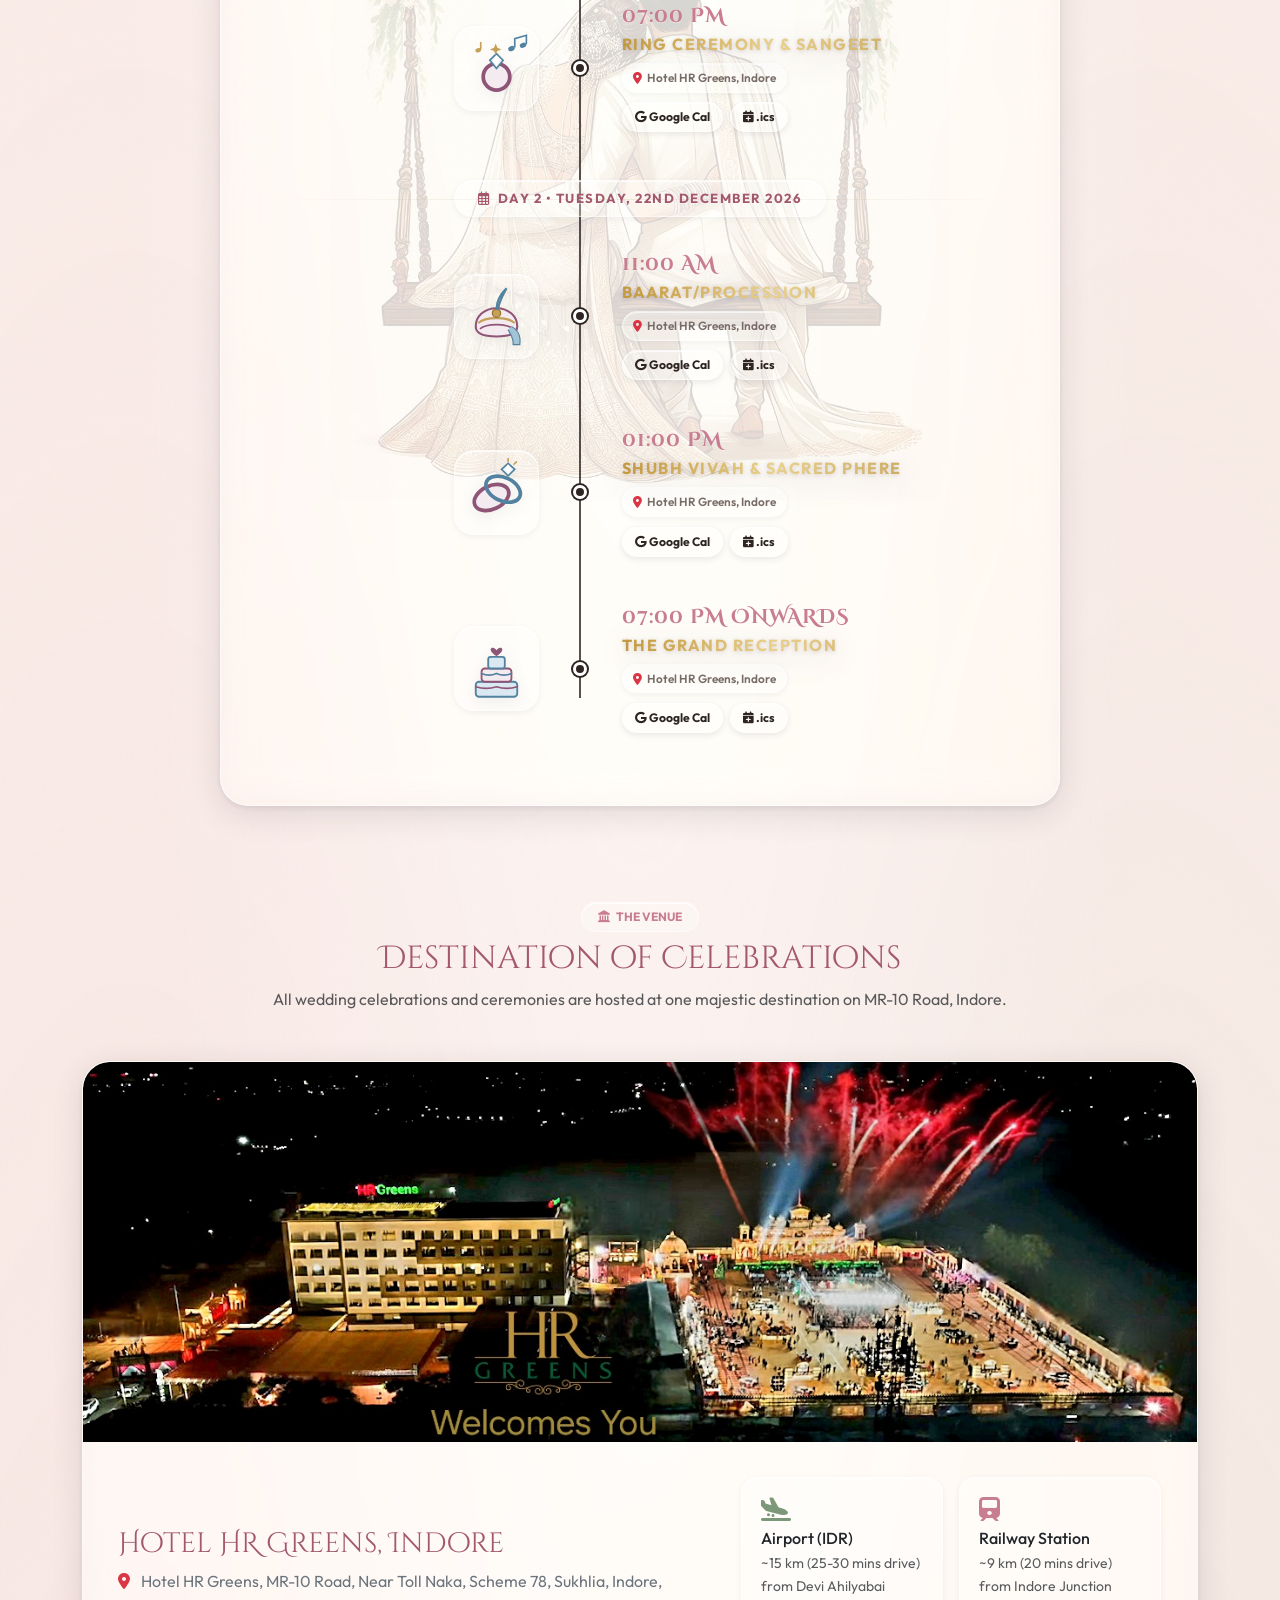
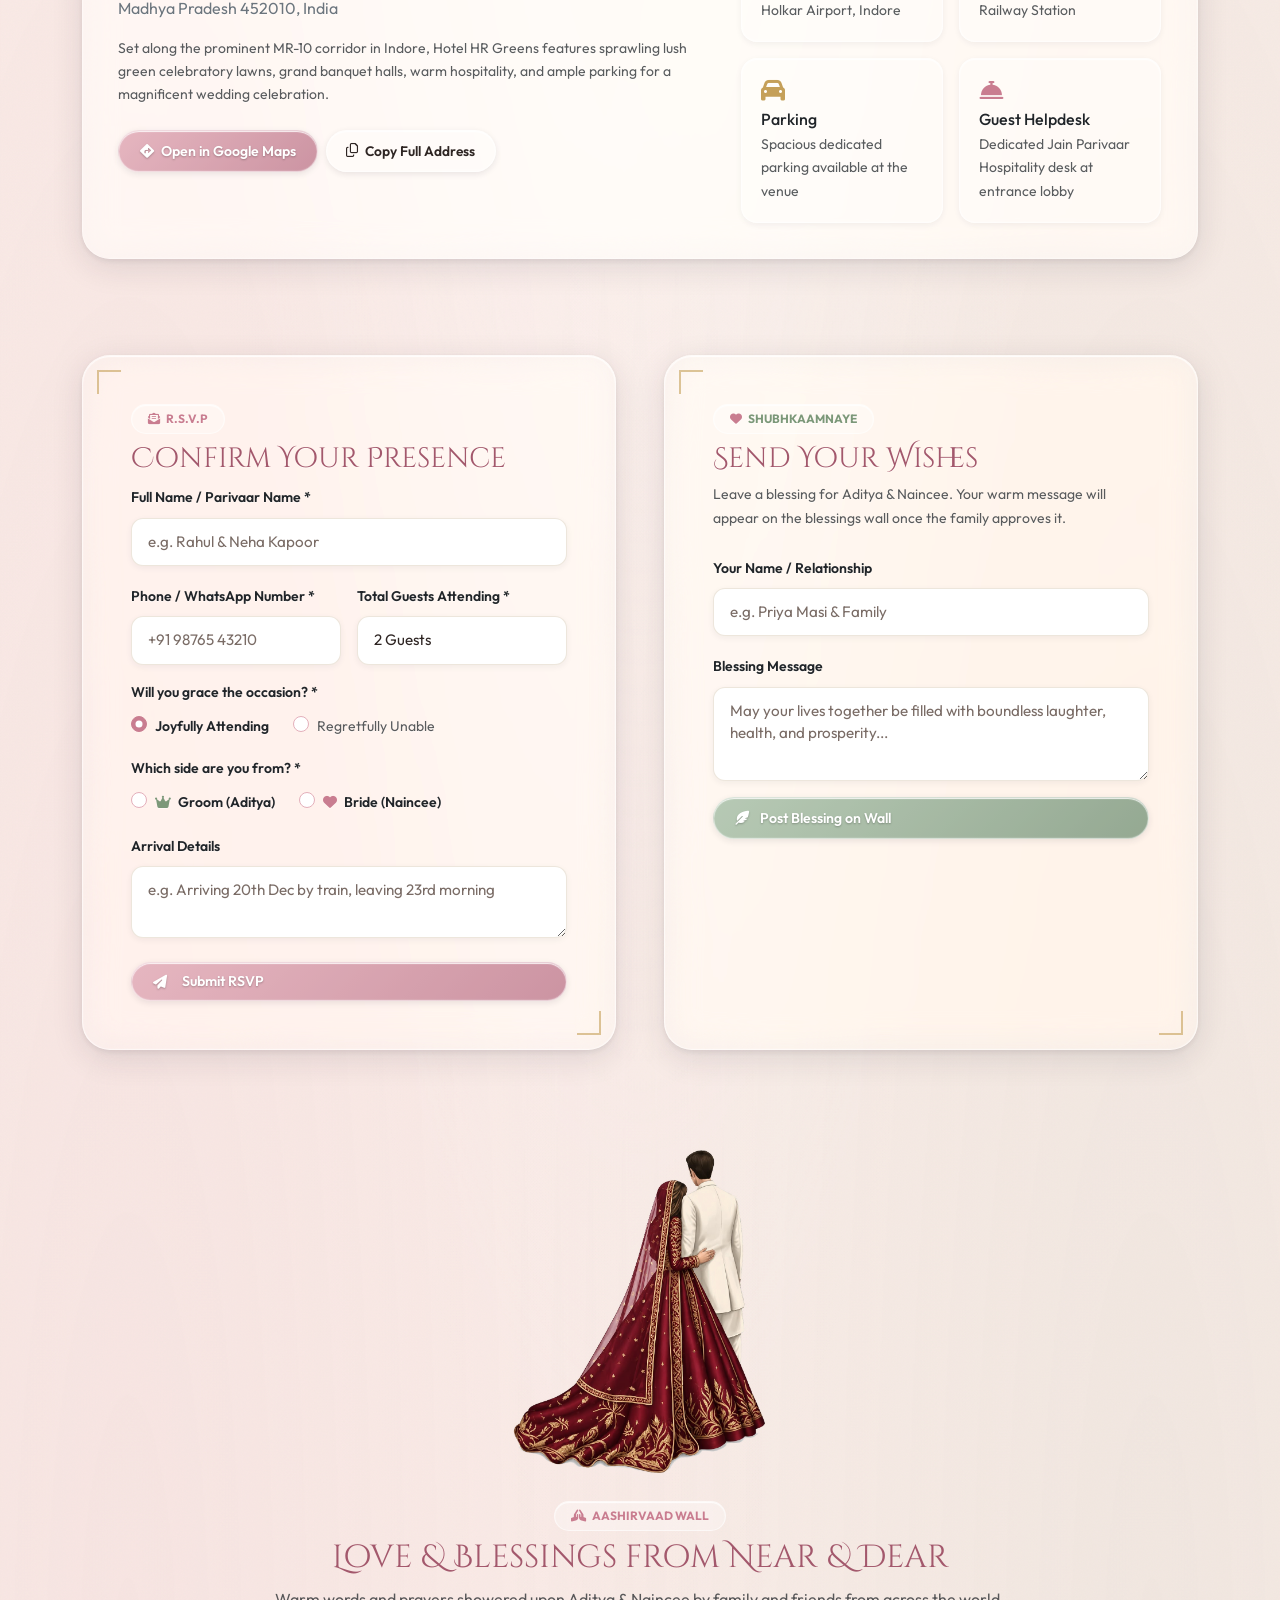
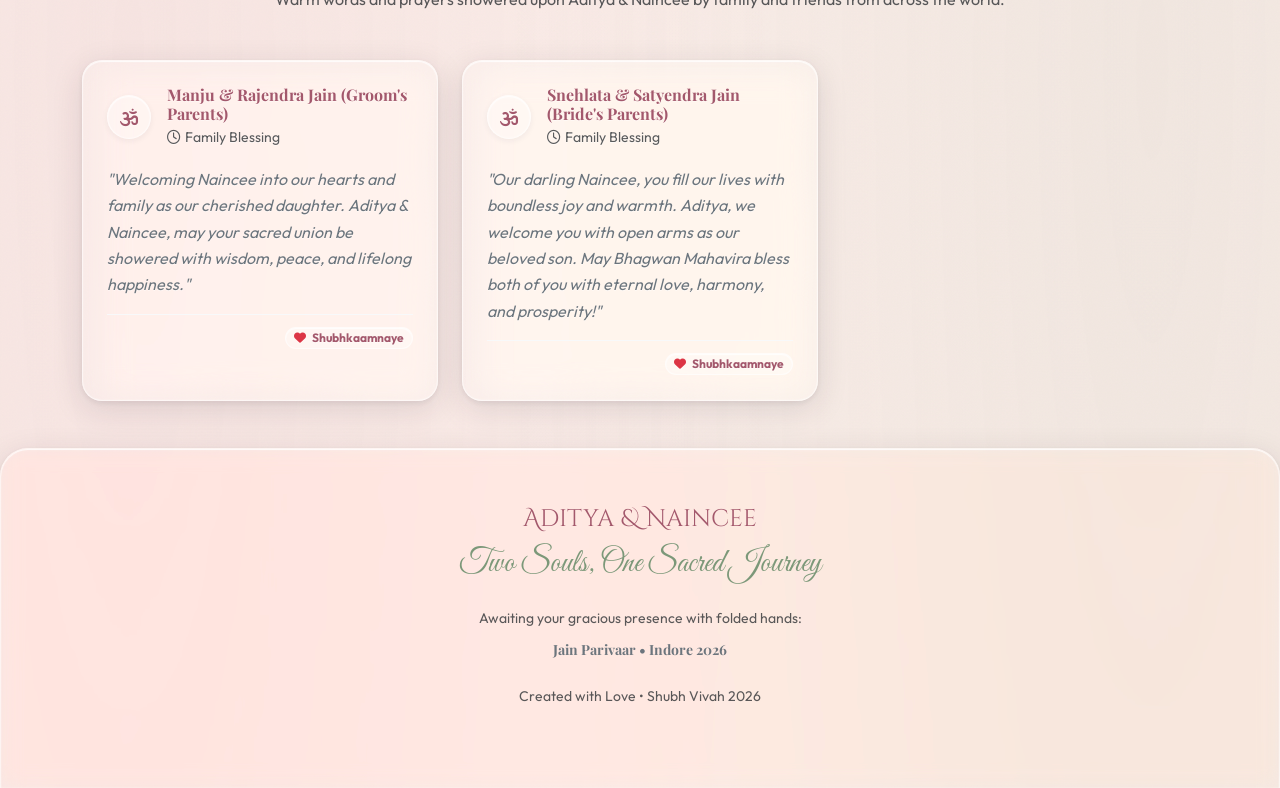
==== commit 5aef21de: "Final edit" ====
--- a/index.html
+++ b/index.html
@@ -9,16 +9,18 @@
         content="You are cordially invited to celebrate the wedding of Aditya & Naincee. Haldi, Ring Ceremony & Sangeet, Phere, and Reception at Hotel HR Greens, Indore.">
 
     <!-- Bootstrap 5.3 CSS -->
-    <link href="https://cdn.jsdelivr.net/npm/bootstrap@5.3.3/dist/css/bootstrap.min.css" rel="stylesheet">
+    <link href="https://cdn.jsdelivr.net/npm/bootstrap@5.3.3/dist/css/bootstrap.min.css" rel="stylesheet"
+        integrity="sha384-QWTKZyjpPEjISv5WaRU9OFeRpok6YctnYmDr5pNlyT2bRjXh0JMhjY6hW+ALEwIH" crossorigin="anonymous">
 
     <!-- Font Awesome Icons -->
-    <link rel="stylesheet" href="https://cdnjs.cloudflare.com/ajax/libs/font-awesome/6.5.1/css/all.min.css">
+    <link rel="stylesheet" href="https://cdnjs.cloudflare.com/ajax/libs/font-awesome/6.5.1/css/all.min.css"
+        integrity="sha384-t1nt8BQoYMLFN5p42tRAtuAAFQaCQODekUVeKKZrEnEyp4H2R0RHFz0KWpmj7i8g" crossorigin="anonymous">
 
     <!-- Google Fonts: Royal Serifs, Sanskrit-friendly and Elegant Scripts -->
     <link rel="preconnect" href="https://fonts.googleapis.com">
     <link rel="preconnect" href="https://fonts.gstatic.com" crossorigin>
     <link
-        href="https://fonts.googleapis.com/css2?family=Cinzel+Decorative:wght@700;900&family=Cinzel:wght@500;700;800&family=Great+Vibes&family=Outfit:wght@300;400;500;600;700&family=Playfair+Display:ital,wght@0,500;0,700;1,400&family=Rozha+One&display=swap"
+        href="https://fonts.googleapis.com/css2?family=Cinzel+Decorative:wght@700;900&family=Cinzel:wght@500;700;800&family=Great+Vibes&family=Luxurious+Script&family=Outfit:wght@300;400;500;600;700&family=Playfair+Display:ital,wght@0,500;0,700;1,400&family=Rozha+One&display=swap"
         rel="stylesheet">
 
     <!-- Custom Pastel Indian Wedding Stylesheet (Beige, Mauve, Powder Blue) -->
@@ -329,13 +331,13 @@
 
                     <!-- Quick Ceremony Jump Pills -->
                     <div class="event-quick-pills">
-                        <a href="#weddingTimeline" class="quick-pill-btn"><i class="fas fa-sun text-warning"></i> Haldi
+                        <a href="#ev-haldi" class="quick-pill-btn"><i class="fas fa-sun text-warning"></i> Haldi
                             (21 Dec, 02:00 PM)</a>
-                        <a href="#weddingTimeline" class="quick-pill-btn"><i
+                        <a href="#ev-sangeet" class="quick-pill-btn"><i
                                 class="fas fa-ring text-powder-blue"></i> Ring Ceremony & Sangeet (21 Dec, 7:00 PM)</a>
-                        <a href="#weddingTimeline" class="quick-pill-btn"><i
+                        <a href="#ev-phere" class="quick-pill-btn"><i
                                 class="fas fa-rings-wedding text-mauve"></i> Phere (22 Dec, 01:00 PM)</a>
-                        <a href="#weddingTimeline" class="quick-pill-btn"><i
+                        <a href="#ev-reception" class="quick-pill-btn"><i
                                 class="fas fa-glass-cheers text-success"></i> Reception (22 Dec, 7:00 PM)</a>
                     </div>
                 </div>
@@ -412,7 +414,7 @@
                         </div>
 
                         <!-- EVENT 1: HALDI & PHOOLON KI HOLI -->
-                        <div class="timeline-event-row">
+                        <div class="timeline-event-row" id="ev-haldi">
                             <!-- Left Illustration -->
                             <div class="timeline-left-art">
                                 <div class="timeline-art-box" title="Haldi & Floral Petals">
@@ -464,7 +466,7 @@
                         </div>
 
                         <!-- EVENT 2: RING CEREMONY & SANGEET -->
-                        <div class="timeline-event-row">
+                        <div class="timeline-event-row" id="ev-sangeet">
                             <!-- Left Illustration (Engagement Ring & Music Notes) -->
                             <div class="timeline-left-art">
                                 <div class="timeline-art-box" title="Ring Ceremony & Music">
@@ -521,7 +523,7 @@
                         </div>
 
                         <!-- EVENT 3: BAARAT / PROCESSION -->
-                        <div class="timeline-event-row">
+                        <div class="timeline-event-row" id="ev-baraat">
                             <!-- Left Illustration (Royal Safa / Dhol Welcome) -->
                             <div class="timeline-left-art">
                                 <div class="timeline-art-box" title="Baraat Swagat">
@@ -558,7 +560,7 @@
                         </div>
 
                         <!-- EVENT 4: SHUBH VIVAH & SACRED PHERE -->
-                        <div class="timeline-event-row">
+                        <div class="timeline-event-row" id="ev-phere">
                             <!-- Left Illustration (Interlocking Wedding Rings with Diamond - Like reference image!) -->
                             <div class="timeline-left-art">
                                 <div class="timeline-art-box" title="Wedding Ceremony">
@@ -604,7 +606,7 @@
                         </div>
 
                         <!-- EVENT 5: THE GRAND ROYAL RECEPTION -->
-                        <div class="timeline-event-row">
+                        <div class="timeline-event-row" id="ev-reception">
                             <!-- Left Illustration (Tiered Wedding Cake - Exactly like reference image!) -->
                             <div class="timeline-left-art">
                                 <div class="timeline-art-box" title="Reception & Cake">
@@ -769,7 +771,7 @@
                                 <div class="mb-3">
                                     <label class="form-label text-dark small fw-semibold">Full Name / Parivaar Name
                                         *</label>
-                                    <input type="text" id="guestName" class="form-control"
+                                    <input type="text" id="guestName" class="form-control" maxlength="120"
                                         placeholder="e.g. Rahul & Neha Kapoor" required>
                                 </div>
 
@@ -777,7 +779,7 @@
                                     <div class="col-md-6">
                                         <label class="form-label text-dark small fw-semibold">Phone / WhatsApp Number
                                             *</label>
-                                        <input type="tel" id="guestPhone" class="form-control"
+                                        <input type="tel" id="guestPhone" class="form-control" maxlength="20"
                                             placeholder="+91 98765 43210" required>
                                     </div>
                                     <div class="col-md-6">
@@ -840,7 +842,7 @@
 
                                 <div class="mb-4">
                                     <label class="form-label text-dark small fw-semibold">Arrival Details</label>
-                                    <textarea id="guestArrival" class="form-control" rows="2"
+                                    <textarea id="guestArrival" class="form-control" rows="2" maxlength="300"
                                         placeholder="e.g. Arriving 20th Dec by train, leaving 23rd morning"></textarea>
                                 </div>
 
@@ -877,12 +879,12 @@
                                     <div class="mb-3">
                                         <label class="form-label text-dark small fw-semibold">Your Name /
                                             Relationship</label>
-                                        <input type="text" id="blessingAuthor" class="form-control"
+                                        <input type="text" id="blessingAuthor" class="form-control" maxlength="120"
                                             placeholder="e.g. Priya Masi & Family" required>
                                     </div>
                                     <div class="mb-3">
                                         <label class="form-label text-dark small fw-semibold">Blessing Message</label>
-                                        <textarea id="blessingContent" class="form-control" rows="3"
+                                        <textarea id="blessingContent" class="form-control" rows="3" maxlength="600"
                                             placeholder="May your lives together be filled with boundless laughter, health, and prosperity..."
                                             required></textarea>
                                     </div>
@@ -946,14 +948,6 @@
         </div>
     </footer>
 
-    <!-- Theme switcher, kept at the very end of the page -->
-    <div class="theme-switcher">
-        <label for="themeSelect"><i class="fas fa-palette me-1"></i> Theme</label>
-        <select id="themeSelect">
-            <option value="blush-glass">Option 1 · Blush Garden · Liquid Glass</option>
-            <option value="mint-glass">Option 2 · Mint Aqua · Liquid Glass</option>
-        </select>
-    </div>
 
     <!-- =========================================================================
          9. FLOATING INTERACTIVE CONTROLS
@@ -1008,7 +1002,8 @@
     </div>
 
     <!-- Bootstrap 5.3 JS Bundle -->
-    <script src="https://cdn.jsdelivr.net/npm/bootstrap@5.3.3/dist/js/bootstrap.bundle.min.js"></script>
+    <script src="https://cdn.jsdelivr.net/npm/bootstrap@5.3.3/dist/js/bootstrap.bundle.min.js"
+        integrity="sha384-YvpcrYf0tY3lHB60NNkmXc5s9fDVZLESaAA55NDzOxhy9GkcIdslK1eN7N6jIeHz" crossorigin="anonymous"></script>
 
     <!-- Interactive Scripts -->
     <script src="assets/js/petals.js"></script>
--- a/assets/css/style.css
+++ b/assets/css/style.css
@@ -165,7 +165,7 @@
    ground is a pale aqua-white watercolour wash. */
 html[data-theme="mint-aqua"],
 html[data-theme="mint-illustrated"],
-html[data-theme="mint-glass"] {
+html[data-theme="mint-hindi"] {
     --bg-page: #f6fbfa;
     --bg-page-soft: #eaf5f3;
     --bg-page-deep: #dcefeb;
@@ -216,7 +216,8 @@
    gold foil accents kept. */
 html[data-theme="blush-sage"],
 html[data-theme="blush-garden"],
-html[data-theme="blush-glass"] {
+html[data-theme="blush-glass"],
+html[data-theme="blush-hindi"] {
     --bg-page: #fdfbf6;
     --bg-page-soft: #f6f1e6;
     --bg-page-deep: #efe6d6;
@@ -845,6 +846,22 @@
     }
 }
 
+/* the quick pills in the e-invitation jump to each event: land with a little headroom
+   and a brief glow so the eye finds the right row */
+.timeline-event-row {
+    scroll-margin-top: 110px;
+}
+
+.timeline-event-row:target .timeline-right-info {
+    animation: eventArrive 1.8s ease-out;
+    border-radius: 14px;
+}
+
+@keyframes eventArrive {
+    0%   { background: rgba(197, 160, 89, 0.28); box-shadow: 0 0 0 10px rgba(197, 160, 89, 0.18); }
+    100% { background: transparent; box-shadow: 0 0 0 10px transparent; }
+}
+
 .timeline-time-label {
     font-family: var(--font-heading);
     font-size: 1.25rem;
--- a/assets/css/glass.css
+++ b/assets/css/glass.css
@@ -247,6 +247,45 @@
 html.glass-theme .venue-showcase-pastel { overflow: hidden; }
 html.glass-theme .venue-pastel-img-wrap img { border-radius: calc(var(--glass-radius-lg) - 2px) calc(var(--glass-radius-lg) - 2px) 0 0; }
 html.glass-theme .venue-pastel-details { border-radius: 0 0 var(--glass-radius-lg) var(--glass-radius-lg); border: 0; box-shadow: none; }
+
+/* ---------- the couple's names: the focus of the page ----------
+   Luxurious Script, very large, stepped across three lines:
+       Aditya
+              &
+                  Naincee                                            */
+html.glass-theme .names-main-title {
+    display: inline-flex;
+    flex-direction: column;
+    align-items: flex-start;
+    font-family: 'Luxurious Script', 'Great Vibes', cursive;
+    font-weight: 400;
+    text-transform: none;
+    letter-spacing: 0;
+    font-size: clamp(4.6rem, 12vw, 9.5rem);
+    line-height: 0.92;
+    text-align: left;
+    margin: 0.5rem auto 1.25rem;
+    /* room for the script's ascenders and swashes (the gold is painted only inside the box) */
+    padding: 0.18em 0.25em 0.12em 0.1em;
+}
+
+html.glass-theme .names-main-title > span { display: block; }
+html.glass-theme .names-main-title > span:nth-child(1) { margin-left: 0; }
+html.glass-theme .names-main-title > span:nth-child(2) { margin-left: 2.3em; font-size: 0.72em; line-height: 0.8; }
+html.glass-theme .names-main-title > span:nth-child(3) { margin-left: 2.0em; }
+
+@media (max-width: 768px) {
+    html.glass-theme .names-main-title { font-size: clamp(3.4rem, 15vw, 5rem); }
+    html.glass-theme .names-main-title > span:nth-child(2) { margin-left: 1.9em; }
+    html.glass-theme .names-main-title > span:nth-child(3) { margin-left: 1.6em; }
+}
+
+/* the parents' names: the page's sans, but at a regular weight rather than bold */
+html.glass-theme .parivaar-names {
+    font-weight: 400;
+    font-size: 1.35rem;
+    letter-spacing: 0.2px;
+}
 
 /* ---------- 4. interaction ---------- */
 html.glass-theme .glass--interactive,
@@ -397,7 +436,16 @@
 html.glass-theme .blessing-card-pastel { text-shadow: var(--glass-text-shadow); }
 html.glass-theme .timeline-title-label,
 html.glass-theme .parivaar-names,
-html.glass-theme .names-main-title { text-shadow: none; } /* gradient-filled text must not carry a text-shadow */
+/* the names lift off the page with a soft, wide shadow. On gold (gradient-filled) text a text-shadow would
+   show through the letters, so a drop-shadow filter is used: it sits behind the painted glyphs only. */
+html.glass-theme .names-main-title {
+    text-shadow: none;
+    filter: drop-shadow(0 6px 14px rgba(70, 40, 50, 0.22)) drop-shadow(0 1px 2px rgba(70, 40, 50, 0.18));
+}
+
+html[data-theme="mint-hindi"] .names-main-title {
+    filter: drop-shadow(0 6px 14px rgba(20, 70, 75, 0.24)) drop-shadow(0 1px 2px rgba(20, 70, 75, 0.2));
+}
 
 /* mobile: lighter blur and tighter corners */
 @media (max-width: 768px) {
@@ -441,14 +489,15 @@
 }
 
 /* blob colours per page */
-html[data-theme="mint-glass"] {
+html[data-theme="mint-hindi"] {
     --blob-1: #a7dcd7;   /* mint */
     --blob-2: #b4cfe8;   /* powder blue */
     --blob-3: #f1dfae;   /* champagne */
     --blob-4: #f6d6de;   /* a breath of the monogram's pink */
 }
 
-html[data-theme="blush-glass"] {
+html[data-theme="blush-glass"],
+html[data-theme="blush-hindi"] {
     --blob-1: #f5c3cf;   /* blush rose */
     --blob-2: #c6d8c0;   /* sage */
     --blob-3: #f1dfae;   /* champagne */
